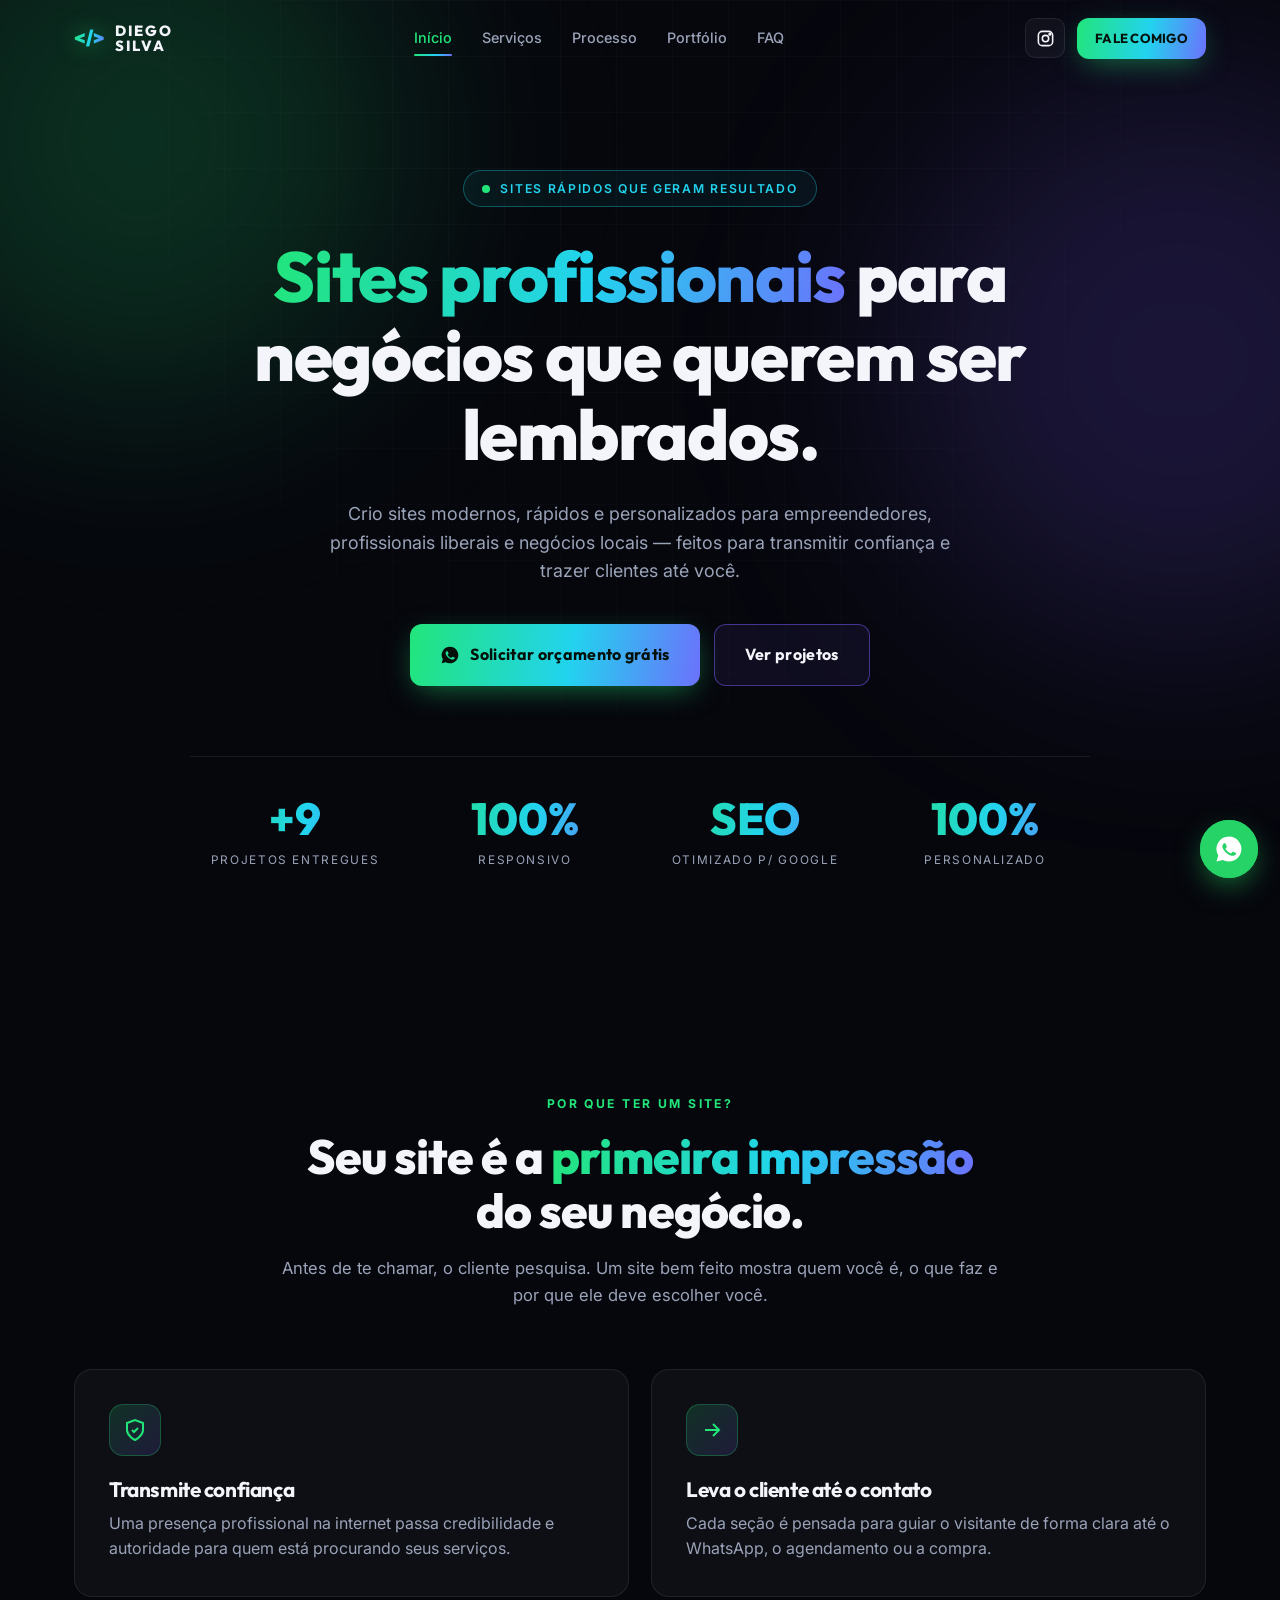
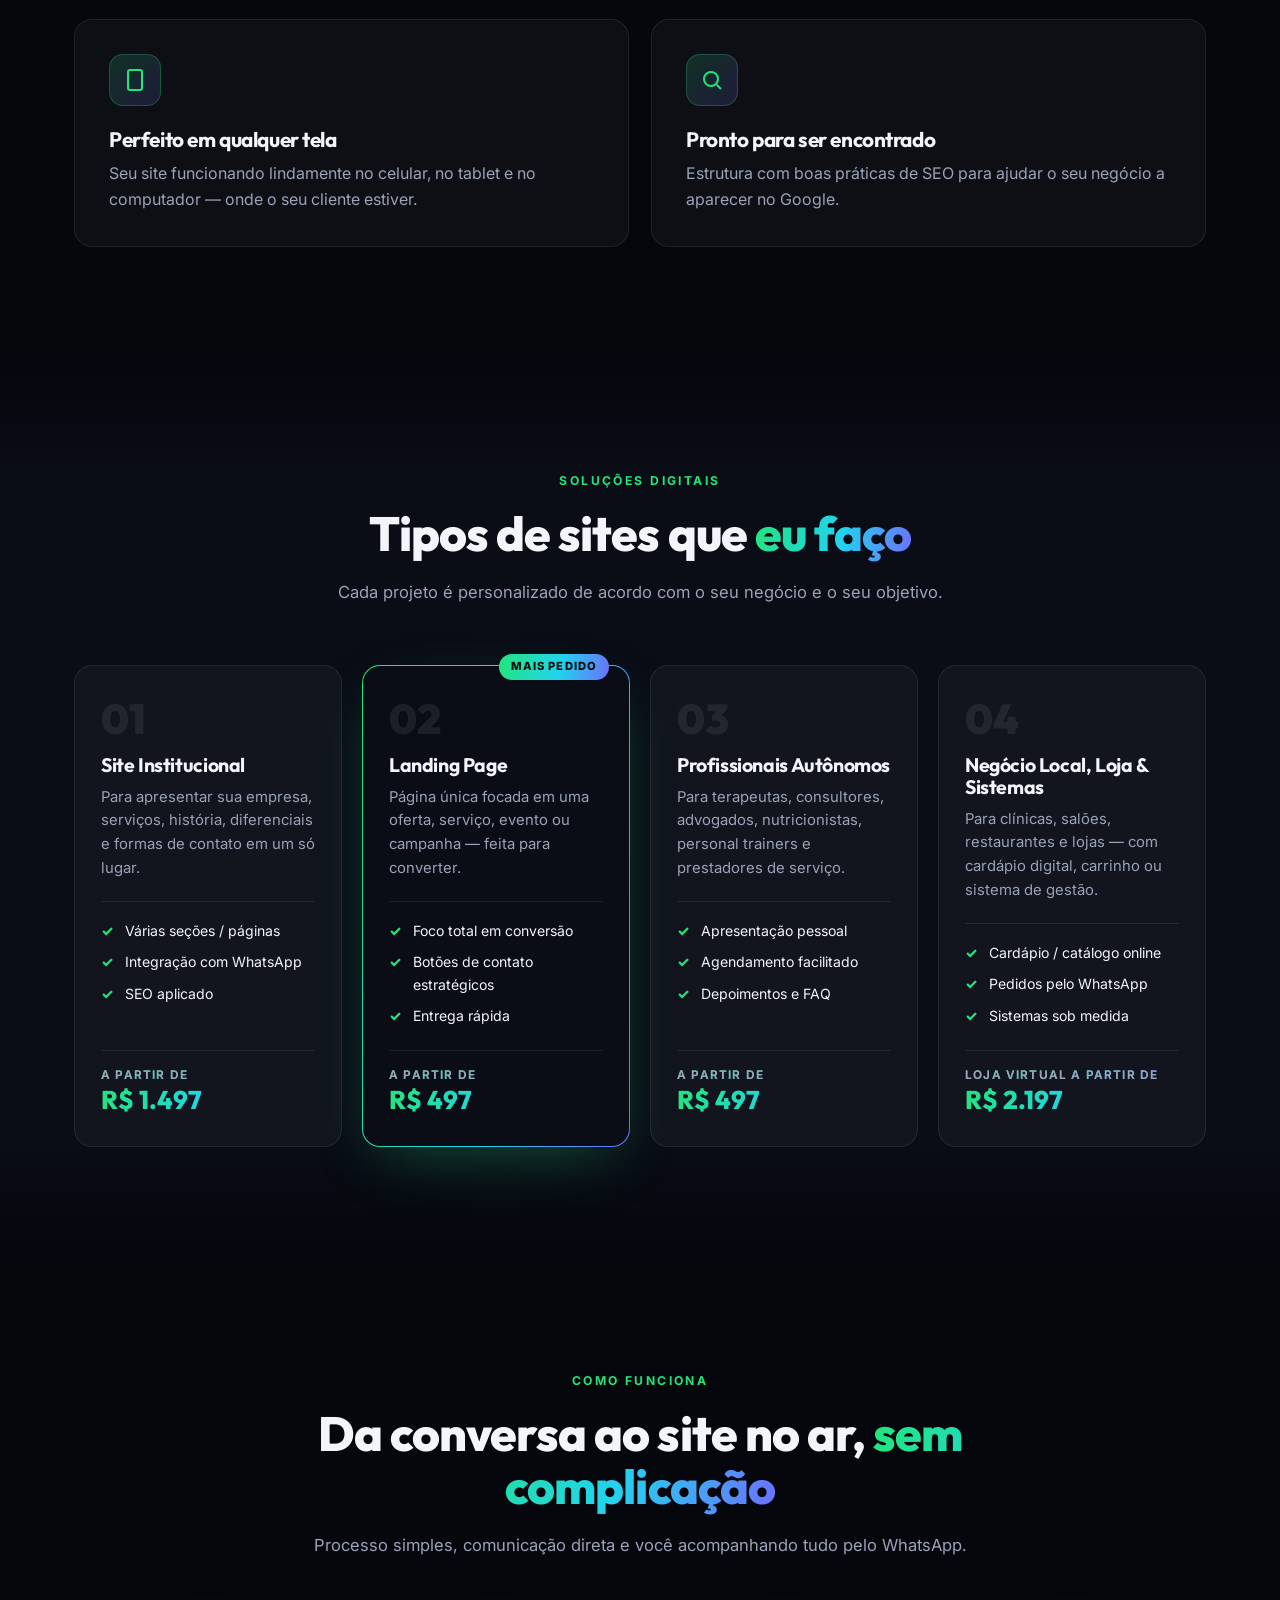
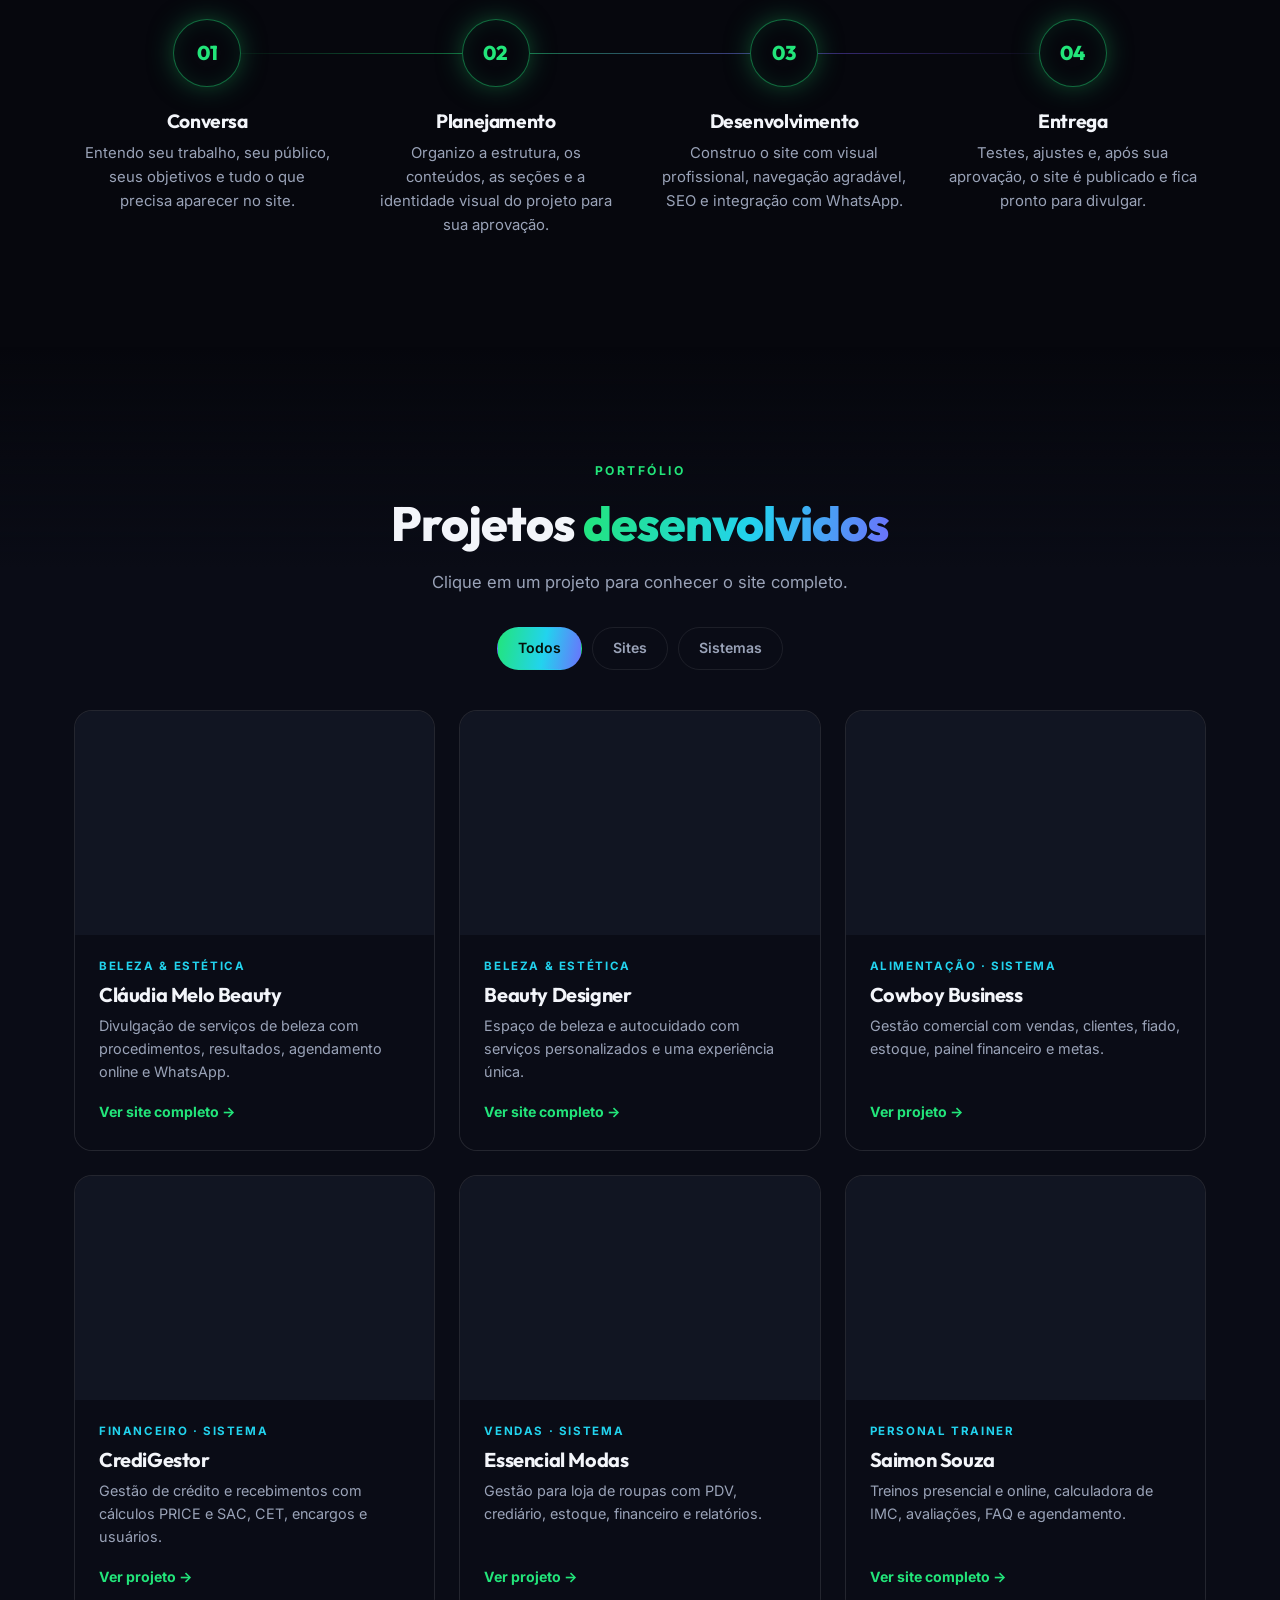
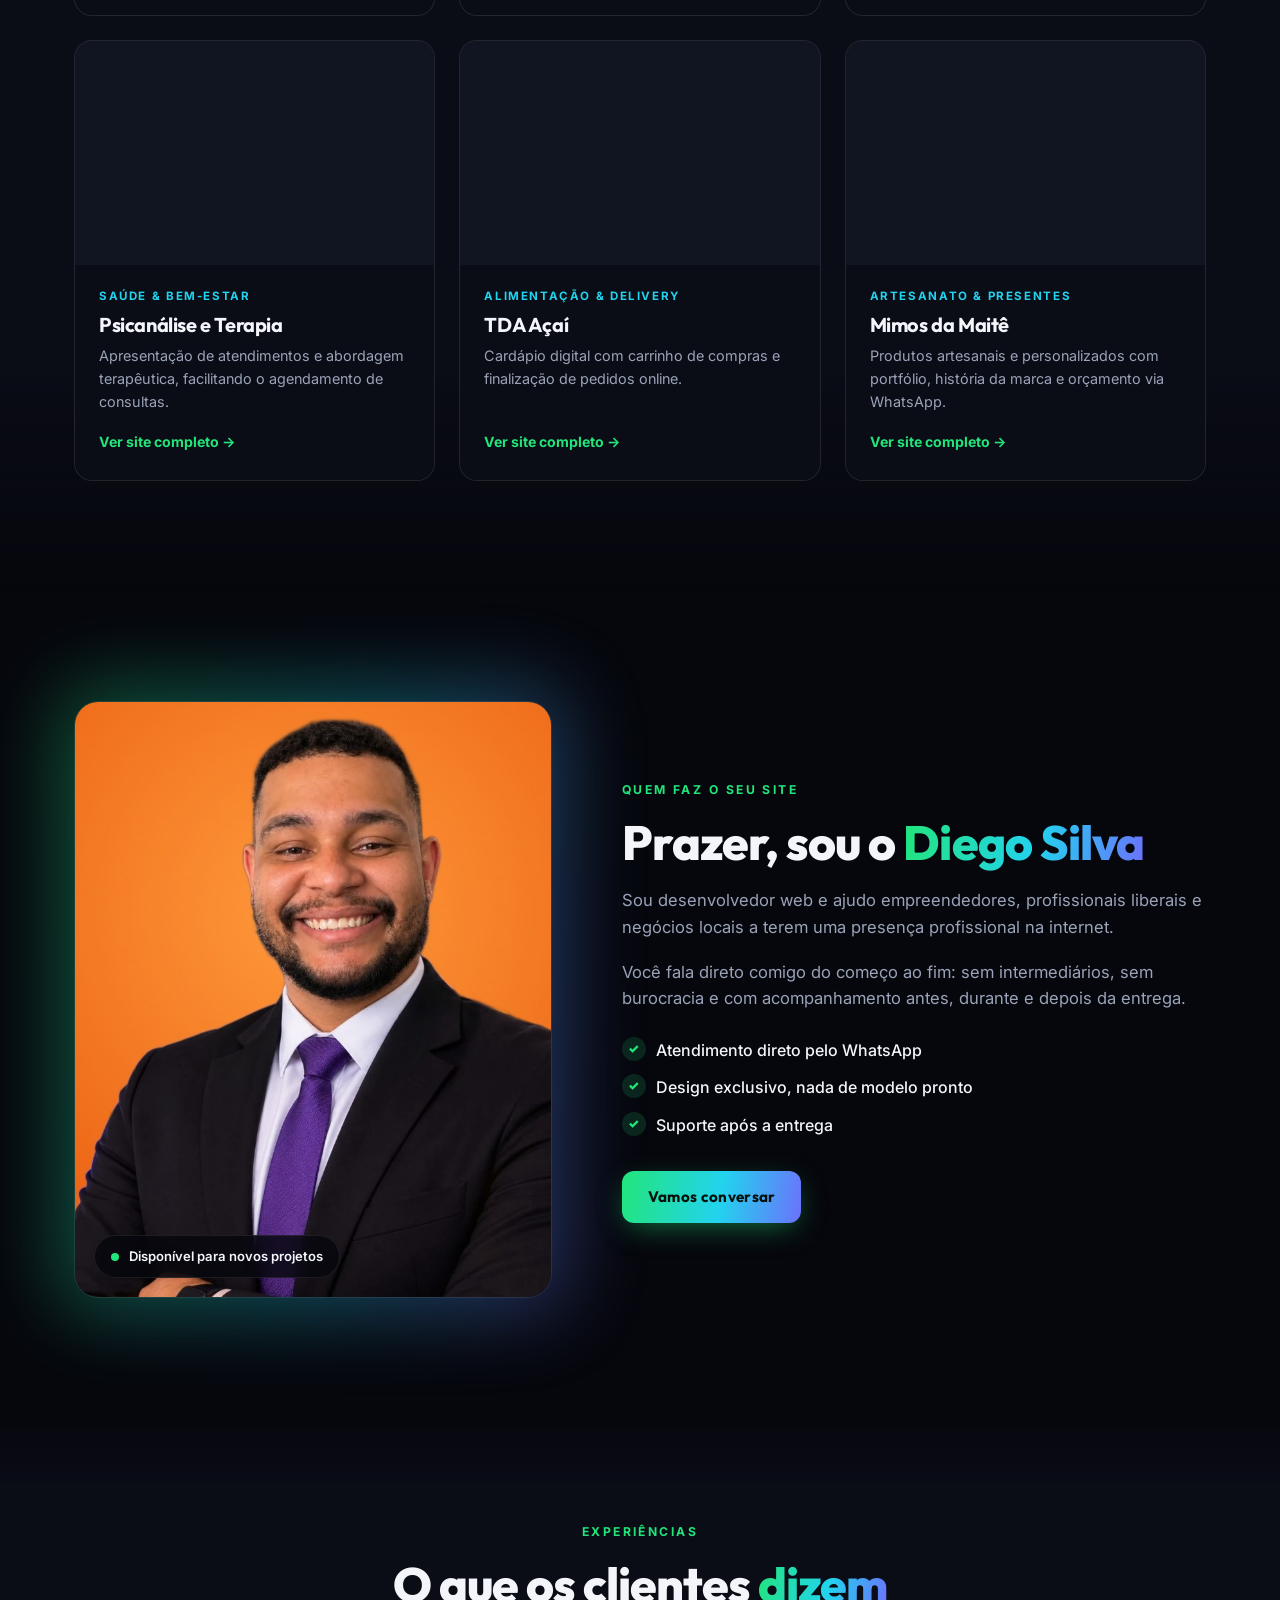
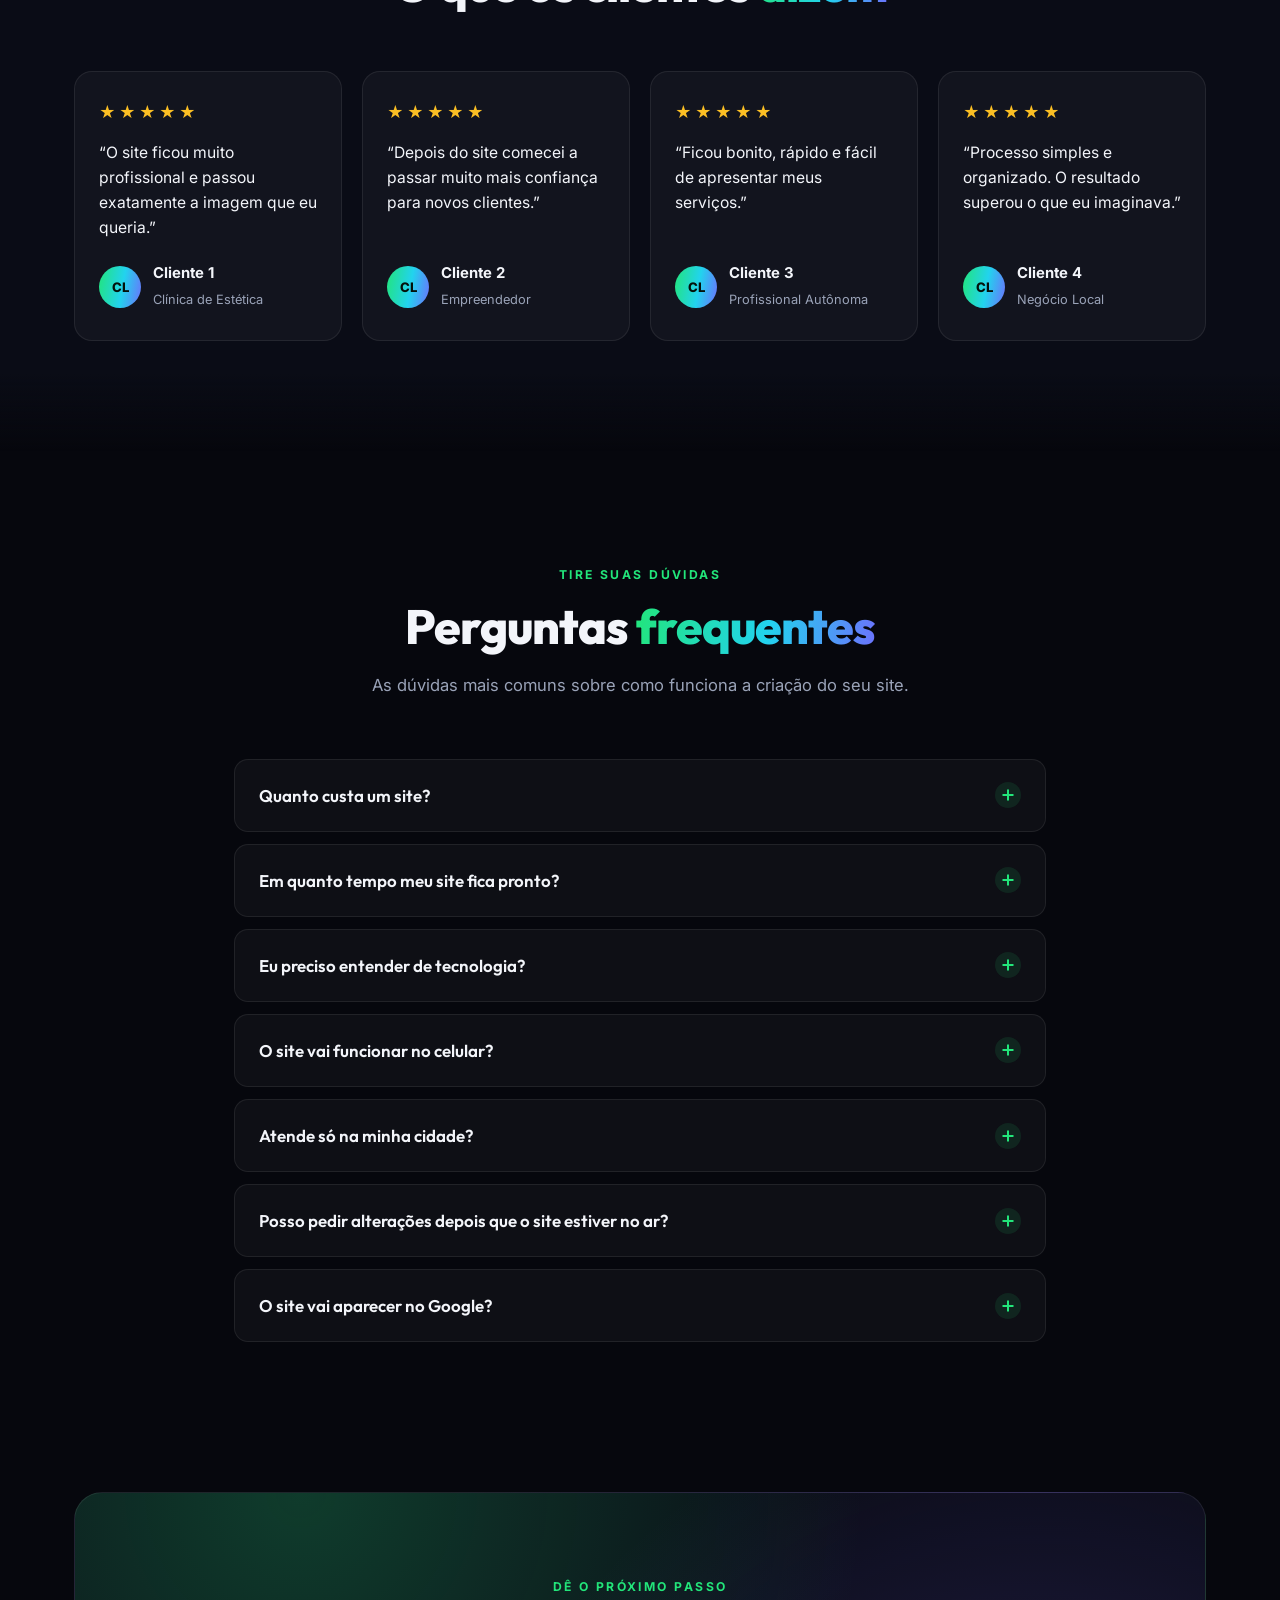
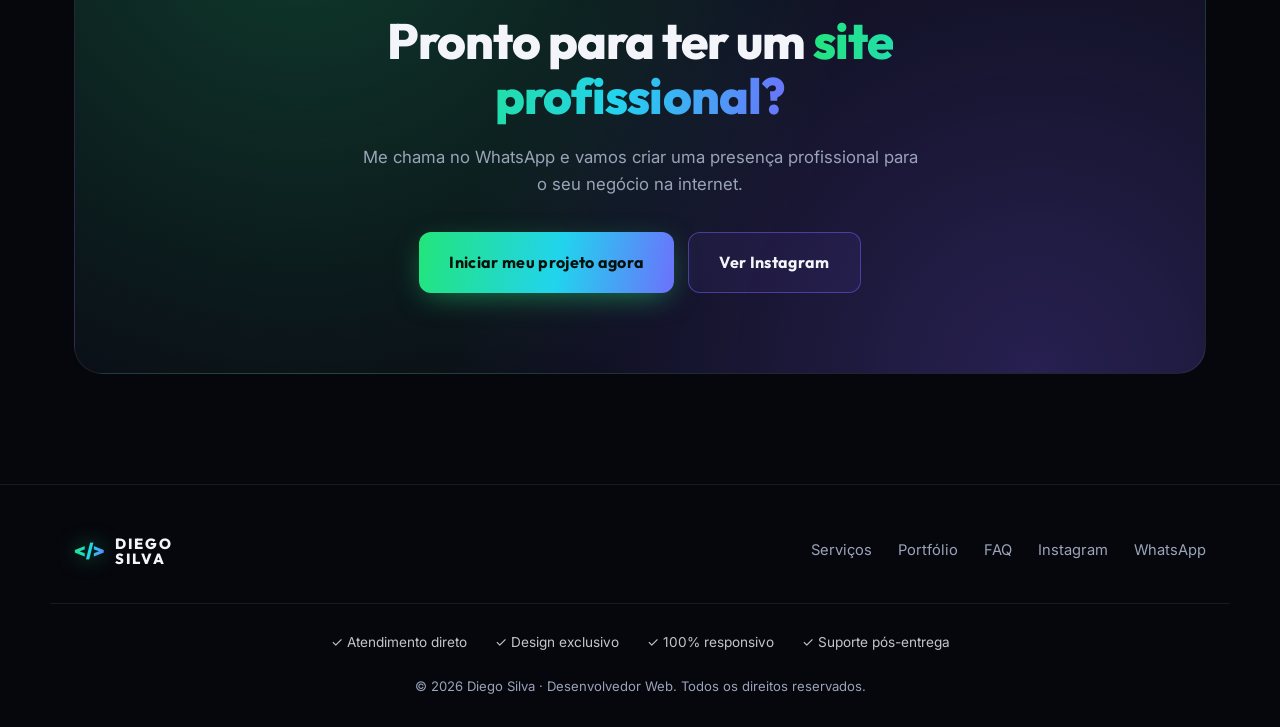
==== index.html @ 4eeb490b "Add files via upload" ====
<!DOCTYPE html>
<html lang="pt-BR">
<head>
  <meta charset="UTF-8">
  <meta name="viewport" content="width=device-width, initial-scale=1.0">
  <title>Diego Silva | Criação de Sites Profissionais</title>
  <meta name="description" content="Criação de sites profissionais, modernos e rápidos para empreendedores, profissionais liberais e negócios locais. Fale com Diego Silva pelo WhatsApp.">
  <link rel="preconnect" href="https://fonts.googleapis.com">
  <link rel="preconnect" href="https://fonts.gstatic.com" crossorigin>
  <link href="https://fonts.googleapis.com/css2?family=Outfit:wght@400;500;600;700;800;900&family=Inter:wght@400;500;600&display=swap" rel="stylesheet">
  <link rel="stylesheet" href="style.css">
</head>
<body>

  <!-- ================= HEADER ================= -->
  <header class="header" id="header">
    <div class="container header__inner">
      <a href="#inicio" class="logo">
        <span class="logo__icon">&lt;/&gt;</span>
        <span class="logo__text">DIEGO<br>SILVA</span>
      </a>

      <nav class="nav" id="nav">
        <a href="#inicio" class="nav__link active">Início</a>
        <a href="#servicos" class="nav__link">Serviços</a>
        <a href="#processo" class="nav__link">Processo</a>
        <a href="#portfolio" class="nav__link">Portfólio</a>
        <a href="#faq" class="nav__link">FAQ</a>
        <a href="https://wa.me/5519994194916?text=Ol%C3%A1%20Diego!%20Quero%20um%20site%20profissional." target="_blank" rel="noopener" class="btn btn--grad nav__cta-mobile">Fale comigo</a>
      </nav>

      <div class="header__actions">
        <a href="https://www.instagram.com/diegoessilva/" target="_blank" rel="noopener" class="icon-btn" aria-label="Instagram">
          <svg viewBox="0 0 24 24" fill="none" stroke="currentColor" stroke-width="2"><rect x="3" y="3" width="18" height="18" rx="5"/><circle cx="12" cy="12" r="4"/><circle cx="17.5" cy="6.5" r="1" fill="currentColor"/></svg>
        </a>
        <a href="https://wa.me/5519994194916?text=Ol%C3%A1%20Diego!%20Quero%20um%20site%20profissional." target="_blank" rel="noopener" class="btn btn--grad btn--sm header__cta">Fale comigo</a>
        <button class="menu-toggle" id="menuToggle" aria-label="Abrir menu"><span></span><span></span><span></span></button>
      </div>
    </div>
  </header>

  <main>
    <!-- ================= HERO ================= -->
    <section class="hero" id="inicio">
      <div class="hero__glow hero__glow--1"></div>
      <div class="hero__glow hero__glow--2"></div>
      <div class="container hero__inner">
        <span class="pill reveal"><span class="pill__dot"></span> Sites rápidos que geram resultado</span>
        <h1 class="hero__title reveal">
          <span class="grad-text">Sites profissionais</span> para negócios que querem ser lembrados.
        </h1>
        <p class="hero__sub reveal">
          Crio sites modernos, rápidos e personalizados para empreendedores, profissionais liberais e negócios locais — feitos para transmitir confiança e trazer clientes até você.
        </p>
        <div class="hero__btns reveal">
          <a href="https://wa.me/5519994194916?text=Ol%C3%A1%20Diego!%20Quero%20um%20or%C3%A7amento%20de%20site." target="_blank" rel="noopener" class="btn btn--grad btn--lg">
            <svg viewBox="0 0 24 24" fill="currentColor"><path d="M12 2a10 10 0 0 0-8.6 15.1L2 22l5-1.3A10 10 0 1 0 12 2Zm5.3 14.1c-.2.6-1.3 1.2-1.8 1.3-.5 0-1 .3-3.2-.7-2.7-1.1-4.4-3.9-4.5-4.1-.1-.2-1.1-1.4-1.1-2.7 0-1.3.7-1.9.9-2.2.2-.3.5-.3.7-.3h.5c.2 0 .4 0 .6.5l.8 2c.1.2.1.3 0 .5l-.4.6-.4.4c-.1.1-.3.3-.1.6.2.3.8 1.3 1.6 2 1.1 1 2 1.3 2.3 1.4.3.1.5.1.6-.1l.9-1c.2-.3.4-.2.6-.1l1.9.9c.3.1.5.2.5.3.1.2.1.7-.2 1.2Z"/></svg>
            Solicitar orçamento grátis
          </a>
          <a href="#portfolio" class="btn btn--ghost btn--lg">Ver projetos</a>
        </div>

        <div class="stats reveal">
          <div class="stat"><strong class="grad-text" data-count="9" data-prefix="+">+9</strong><span>Projetos entregues</span></div>
          <div class="stat"><strong class="grad-text" data-count="100" data-suffix="%">100%</strong><span>Responsivo</span></div>
          <div class="stat"><strong class="grad-text">SEO</strong><span>Otimizado p/ Google</span></div>
          <div class="stat"><strong class="grad-text" data-count="100" data-suffix="%">100%</strong><span>Personalizado</span></div>
        </div>
      </div>
    </section>

    <!-- ================= POR QUE ================= -->
    <section class="section" id="beneficios">
      <div class="container">
        <div class="section__head reveal">
          <span class="tag">Por que ter um site?</span>
          <h2 class="section__title">Seu site é a <span class="grad-text">primeira impressão</span> do seu negócio.</h2>
          <p class="section__sub">Antes de te chamar, o cliente pesquisa. Um site bem feito mostra quem você é, o que faz e por que ele deve escolher você.</p>
        </div>

        <div class="why-grid">
          <article class="card reveal">
            <div class="card__icon"><svg viewBox="0 0 24 24" fill="none" stroke="currentColor" stroke-width="2"><path d="M12 22s8-4 8-10V5l-8-3-8 3v7c0 6 8 10 8 10Z"/><path d="m9 12 2 2 4-4"/></svg></div>
            <h3>Transmite confiança</h3>
            <p>Uma presença profissional na internet passa credibilidade e autoridade para quem está procurando seus serviços.</p>
          </article>
          <article class="card reveal">
            <div class="card__icon"><svg viewBox="0 0 24 24" fill="none" stroke="currentColor" stroke-width="2"><path d="M5 12h14"/><path d="m13 6 6 6-6 6"/></svg></div>
            <h3>Leva o cliente até o contato</h3>
            <p>Cada seção é pensada para guiar o visitante de forma clara até o WhatsApp, o agendamento ou a compra.</p>
          </article>
          <article class="card reveal">
            <div class="card__icon"><svg viewBox="0 0 24 24" fill="none" stroke="currentColor" stroke-width="2"><rect x="5" y="2" width="14" height="20" rx="2"/><path d="M12 18h.01"/></svg></div>
            <h3>Perfeito em qualquer tela</h3>
            <p>Seu site funcionando lindamente no celular, no tablet e no computador — onde o seu cliente estiver.</p>
          </article>
          <article class="card reveal">
            <div class="card__icon"><svg viewBox="0 0 24 24" fill="none" stroke="currentColor" stroke-width="2"><circle cx="11" cy="11" r="7"/><path d="m21 21-4.3-4.3"/></svg></div>
            <h3>Pronto para ser encontrado</h3>
            <p>Estrutura com boas práticas de SEO para ajudar o seu negócio a aparecer no Google.</p>
          </article>
        </div>
      </div>
    </section>

    <!-- ================= SERVIÇOS ================= -->
    <section class="section section--alt" id="servicos">
      <div class="container">
        <div class="section__head reveal">
          <span class="tag">Soluções digitais</span>
          <h2 class="section__title">Tipos de sites que <span class="grad-text">eu faço</span></h2>
          <p class="section__sub">Cada projeto é personalizado de acordo com o seu negócio e o seu objetivo.</p>
        </div>

        <div class="services">
          <article class="service reveal">
            <span class="service__num">01</span>
            <h3>Site Institucional</h3>
            <p>Para apresentar sua empresa, serviços, história, diferenciais e formas de contato em um só lugar.</p>
            <ul>
              <li>Várias seções / páginas</li>
              <li>Integração com WhatsApp</li>
              <li>SEO aplicado</li>
            </ul>
            <p class="service__price"><small>a partir de</small> R$ 1.497</p>
          </article>
          <article class="service service--featured reveal">
            <span class="service__badge">Mais pedido</span>
            <span class="service__num">02</span>
            <h3>Landing Page</h3>
            <p>Página única focada em uma oferta, serviço, evento ou campanha — feita para converter.</p>
            <ul>
              <li>Foco total em conversão</li>
              <li>Botões de contato estratégicos</li>
              <li>Entrega rápida</li>
            </ul>
            <p class="service__price"><small>a partir de</small> R$ 497</p>
          </article>
          <article class="service reveal">
            <span class="service__num">03</span>
            <h3>Profissionais Autônomos</h3>
            <p>Para terapeutas, consultores, advogados, nutricionistas, personal trainers e prestadores de serviço.</p>
            <ul>
              <li>Apresentação pessoal</li>
              <li>Agendamento facilitado</li>
              <li>Depoimentos e FAQ</li>
            </ul>
            <p class="service__price"><small>a partir de</small> R$ 497</p>
          </article>
          <article class="service reveal">
            <span class="service__num">04</span>
            <h3>Negócio Local, Loja & Sistemas</h3>
            <p>Para clínicas, salões, restaurantes e lojas — com cardápio digital, carrinho ou sistema de gestão.</p>
            <ul>
              <li>Cardápio / catálogo online</li>
              <li>Pedidos pelo WhatsApp</li>
              <li>Sistemas sob medida</li>
            </ul>
            <p class="service__price"><small>loja virtual a partir de</small> R$ 2.197</p>
          </article>
        </div>
      </div>
    </section>

    <!-- ================= PROCESSO ================= -->
    <section class="section" id="processo">
      <div class="container">
        <div class="section__head reveal">
          <span class="tag">Como funciona</span>
          <h2 class="section__title">Da conversa ao site no ar, <span class="grad-text">sem complicação</span></h2>
          <p class="section__sub">Processo simples, comunicação direta e você acompanhando tudo pelo WhatsApp.</p>
        </div>

        <div class="steps">
          <div class="step reveal">
            <span class="step__num">01</span>
            <h3>Conversa</h3>
            <p>Entendo seu trabalho, seu público, seus objetivos e tudo o que precisa aparecer no site.</p>
          </div>
          <div class="step reveal">
            <span class="step__num">02</span>
            <h3>Planejamento</h3>
            <p>Organizo a estrutura, os conteúdos, as seções e a identidade visual do projeto para sua aprovação.</p>
          </div>
          <div class="step reveal">
            <span class="step__num">03</span>
            <h3>Desenvolvimento</h3>
            <p>Construo o site com visual profissional, navegação agradável, SEO e integração com WhatsApp.</p>
          </div>
          <div class="step reveal">
            <span class="step__num">04</span>
            <h3>Entrega</h3>
            <p>Testes, ajustes e, após sua aprovação, o site é publicado e fica pronto para divulgar.</p>
          </div>
        </div>
      </div>
    </section>

    <!-- ================= PORTFÓLIO ================= -->
    <section class="section section--alt" id="portfolio">
      <div class="container">
        <div class="section__head reveal">
          <span class="tag">Portfólio</span>
          <h2 class="section__title">Projetos <span class="grad-text">desenvolvidos</span></h2>
          <p class="section__sub">Clique em um projeto para conhecer o site completo.</p>
        </div>

        <div class="filters reveal" id="filters">
          <button class="filter active" data-filter="all">Todos</button>
          <button class="filter" data-filter="site">Sites</button>
          <button class="filter" data-filter="sistema">Sistemas</button>
        </div>

        <div class="projects" id="projects">
          <a class="project reveal" data-type="site" href="https://didinha123.github.io/claudia-melo-oficial/" target="_blank" rel="noopener">
            <div class="project__img" style="background-image:url('https://lh3.googleusercontent.com/d/1OZzOiUCWLeU5lq05ws8h8_7B-MO8mOhM')"></div>
            <div class="project__body">
              <span class="project__cat">Beleza &amp; Estética</span>
              <h3>Cláudia Melo Beauty</h3>
              <p>Divulgação de serviços de beleza com procedimentos, resultados, agendamento online e WhatsApp.</p>
              <span class="project__link">Ver site completo →</span>
            </div>
          </a>
          <a class="project reveal" data-type="site" href="https://beauty-designer-ten.vercel.app/" target="_blank" rel="noopener">
            <div class="project__img" style="background-image:url('https://lh3.googleusercontent.com/d/1L8L0hhSXAwsDclQtIKRBd_HdiFX2feTw')"></div>
            <div class="project__body">
              <span class="project__cat">Beleza &amp; Estética</span>
              <h3>Beauty Designer</h3>
              <p>Espaço de beleza e autocuidado com serviços personalizados e uma experiência única.</p>
              <span class="project__link">Ver site completo →</span>
            </div>
          </a>
          <a class="project reveal" data-type="sistema" href="https://didinha123.github.io/site-portifolio/#portfolio" target="_blank" rel="noopener">
            <div class="project__img" style="background-image:url('https://lh3.googleusercontent.com/d/1yB1Zf5uxAMc3XEFMlPYJ54ZlWlDO1w3t')"></div>
            <div class="project__body">
              <span class="project__cat">Alimentação · Sistema</span>
              <h3>Cowboy Business</h3>
              <p>Gestão comercial com vendas, clientes, fiado, estoque, painel financeiro e metas.</p>
              <span class="project__link">Ver projeto →</span>
            </div>
          </a>
          <a class="project reveal" data-type="sistema" href="https://didinha123.github.io/site-portifolio/#portfolio" target="_blank" rel="noopener">
            <div class="project__img" style="background-image:url('https://lh3.googleusercontent.com/d/1yXZabTy27RJWuvKhRsLAnp4uaXJqZlcR')"></div>
            <div class="project__body">
              <span class="project__cat">Financeiro · Sistema</span>
              <h3>CrediGestor</h3>
              <p>Gestão de crédito e recebimentos com cálculos PRICE e SAC, CET, encargos e usuários.</p>
              <span class="project__link">Ver projeto →</span>
            </div>
          </a>
          <a class="project reveal" data-type="sistema" href="https://didinha123.github.io/site-portifolio/#portfolio" target="_blank" rel="noopener">
            <div class="project__img" style="background-image:url('https://lh3.googleusercontent.com/d/1R4rEKiL77-bwgzLqQMYDwW64aWfh7Ey6')"></div>
            <div class="project__body">
              <span class="project__cat">Vendas · Sistema</span>
              <h3>Essencial Modas</h3>
              <p>Gestão para loja de roupas com PDV, crediário, estoque, financeiro e relatórios.</p>
              <span class="project__link">Ver projeto →</span>
            </div>
          </a>
          <a class="project reveal" data-type="site" href="https://simon-personal.vercel.app/" target="_blank" rel="noopener">
            <div class="project__img" style="background-image:url('https://lh3.googleusercontent.com/d/1sBLJhDkAg0WL53K0GKL1PlXTt8k9N4NP')"></div>
            <div class="project__body">
              <span class="project__cat">Personal Trainer</span>
              <h3>Saimon Souza</h3>
              <p>Treinos presencial e online, calculadora de IMC, avaliações, FAQ e agendamento.</p>
              <span class="project__link">Ver site completo →</span>
            </div>
          </a>
          <a class="project reveal" data-type="site" href="https://didinha123.github.io/psicanalise/" target="_blank" rel="noopener">
            <div class="project__img" style="background-image:url('https://lh3.googleusercontent.com/d/1xeN5IzPiNaVuDTXWxatv04nMb4dX3qWs')"></div>
            <div class="project__body">
              <span class="project__cat">Saúde &amp; Bem-estar</span>
              <h3>Psicanálise e Terapia</h3>
              <p>Apresentação de atendimentos e abordagem terapêutica, facilitando o agendamento de consultas.</p>
              <span class="project__link">Ver site completo →</span>
            </div>
          </a>
          <a class="project reveal" data-type="site" href="https://didinha123.github.io/cv-sign/" target="_blank" rel="noopener">
            <div class="project__img" style="background-image:url('https://lh3.googleusercontent.com/d/1Npy4FAH5VOvPt2fqF8Hu_dV2JX6EVrS0')"></div>
            <div class="project__body">
              <span class="project__cat">Alimentação &amp; Delivery</span>
              <h3>TDA Açaí</h3>
              <p>Cardápio digital com carrinho de compras e finalização de pedidos online.</p>
              <span class="project__link">Ver site completo →</span>
            </div>
          </a>
          <a class="project reveal" data-type="site" href="https://mimos-maite.vercel.app/" target="_blank" rel="noopener">
            <div class="project__img" style="background-image:url('https://lh3.googleusercontent.com/d/1rpv7OKme63dj3IuLuH_JS8WkY7IjKrTO')"></div>
            <div class="project__body">
              <span class="project__cat">Artesanato &amp; Presentes</span>
              <h3>Mimos da Maitê</h3>
              <p>Produtos artesanais e personalizados com portfólio, história da marca e orçamento via WhatsApp.</p>
              <span class="project__link">Ver site completo →</span>
            </div>
          </a>
        </div>
      </div>
    </section>

    <!-- ================= SOBRE ================= -->
    <section class="section" id="sobre">
      <div class="container about">
        <div class="about__photo reveal">
          <img src="foto.jpg" alt="Diego Silva, desenvolvedor de sites" loading="lazy">
          <span class="about__badge"><span class="pill__dot"></span> Disponível para novos projetos</span>
        </div>
        <div class="about__text reveal">
          <span class="tag">Quem faz o seu site</span>
          <h2 class="section__title">Prazer, sou o <span class="grad-text">Diego Silva</span></h2>
          <p>Sou desenvolvedor web e ajudo empreendedores, profissionais liberais e negócios locais a terem uma presença profissional na internet.</p>
          <p>Você fala direto comigo do começo ao fim: sem intermediários, sem burocracia e com acompanhamento antes, durante e depois da entrega.</p>
          <ul class="checks">
            <li>Atendimento direto pelo WhatsApp</li>
            <li>Design exclusivo, nada de modelo pronto</li>
            <li>Suporte após a entrega</li>
          </ul>
          <a href="https://wa.me/5519994194916?text=Ol%C3%A1%20Diego!%20Quero%20conversar%20sobre%20um%20site." target="_blank" rel="noopener" class="btn btn--grad">Vamos conversar</a>
        </div>
      </div>
    </section>

    <!-- ================= DEPOIMENTOS ================= -->
    <section class="section section--alt" id="depoimentos">
      <div class="container">
        <div class="section__head reveal">
          <span class="tag">Experiências</span>
          <h2 class="section__title">O que os clientes <span class="grad-text">dizem</span></h2>
        </div>
        <div class="testimonials">
          <figure class="testi reveal">
            <div class="testi__stars">★★★★★</div>
            <blockquote>“O site ficou muito profissional e passou exatamente a imagem que eu queria.”</blockquote>
            <figcaption><span class="testi__avatar">CL</span><div><strong>Cliente 1</strong><small>Clínica de Estética</small></div></figcaption>
          </figure>
          <figure class="testi reveal">
            <div class="testi__stars">★★★★★</div>
            <blockquote>“Depois do site comecei a passar muito mais confiança para novos clientes.”</blockquote>
            <figcaption><span class="testi__avatar">CL</span><div><strong>Cliente 2</strong><small>Empreendedor</small></div></figcaption>
          </figure>
          <figure class="testi reveal">
            <div class="testi__stars">★★★★★</div>
            <blockquote>“Ficou bonito, rápido e fácil de apresentar meus serviços.”</blockquote>
            <figcaption><span class="testi__avatar">CL</span><div><strong>Cliente 3</strong><small>Profissional Autônoma</small></div></figcaption>
          </figure>
          <figure class="testi reveal">
            <div class="testi__stars">★★★★★</div>
            <blockquote>“Processo simples e organizado. O resultado superou o que eu imaginava.”</blockquote>
            <figcaption><span class="testi__avatar">CL</span><div><strong>Cliente 4</strong><small>Negócio Local</small></div></figcaption>
          </figure>
        </div>
      </div>
    </section>

    <!-- ================= FAQ ================= -->
    <section class="section" id="faq">
      <div class="container faq-wrap">
        <div class="section__head reveal">
          <span class="tag">Tire suas dúvidas</span>
          <h2 class="section__title">Perguntas <span class="grad-text">frequentes</span></h2>
          <p class="section__sub">As dúvidas mais comuns sobre como funciona a criação do seu site.</p>
        </div>

        <div class="faq" id="faqList">
          <div class="faq__item reveal">
            <button class="faq__q">Quanto custa um site?<span class="faq__plus"></span></button>
            <div class="faq__a"><p>Uma <strong>landing page</strong> sai a partir de <strong>R$ 497</strong>, um <strong>site institucional</strong> a partir de <strong>R$ 1.497</strong> e uma <strong>loja virtual</strong> a partir de <strong>R$ 2.197</strong>. Sistemas sob medida são orçados à parte. Me chama no WhatsApp, me conta sobre o seu negócio e eu te passo um orçamento sem compromisso.</p></div>
          </div>
          <div class="faq__item reveal">
            <button class="faq__q">Em quanto tempo meu site fica pronto?<span class="faq__plus"></span></button>
            <div class="faq__a"><p>O prazo é combinado logo no início, de acordo com o tamanho do projeto. Landing pages costumam ficar prontas mais rápido; sites com várias seções ou sistemas levam um pouco mais.</p></div>
          </div>
          <div class="faq__item reveal">
            <button class="faq__q">Eu preciso entender de tecnologia?<span class="faq__plus"></span></button>
            <div class="faq__a"><p>Não. Eu cuido de toda a parte técnica — você só me passa as informações do seu negócio, fotos e o que gostaria que aparecesse. Te explico tudo de forma simples.</p></div>
          </div>
          <div class="faq__item reveal">
            <button class="faq__q">O site vai funcionar no celular?<span class="faq__plus"></span></button>
            <div class="faq__a"><p>Sim! Todos os sites são 100% responsivos e funcionam perfeitamente em celulares, tablets e computadores.</p></div>
          </div>
          <div class="faq__item reveal">
            <button class="faq__q">Atende só na minha cidade?<span class="faq__plus"></span></button>
            <div class="faq__a"><p>Não. Todo o processo pode ser feito online, pelo WhatsApp, então atendo clientes de qualquer lugar do Brasil.</p></div>
          </div>
          <div class="faq__item reveal">
            <button class="faq__q">Posso pedir alterações depois que o site estiver no ar?<span class="faq__plus"></span></button>
            <div class="faq__a"><p>Pode sim. Ofereço suporte depois da entrega para ajustes e atualizações — é só me chamar.</p></div>
          </div>
          <div class="faq__item reveal">
            <button class="faq__q">O site vai aparecer no Google?<span class="faq__plus"></span></button>
            <div class="faq__a"><p>O site é desenvolvido com boas práticas de SEO (títulos, descrições, velocidade e estrutura), criando uma base sólida para o seu negócio ser encontrado nas buscas.</p></div>
          </div>
        </div>
      </div>
    </section>

    <!-- ================= CTA ================= -->
    <section class="cta" id="contato">
      <div class="container">
        <div class="cta__box reveal">
          <span class="tag">Dê o próximo passo</span>
          <h2>Pronto para ter um <span class="grad-text">site profissional?</span></h2>
          <p>Me chama no WhatsApp e vamos criar uma presença profissional para o seu negócio na internet.</p>
          <div class="hero__btns">
            <a href="https://wa.me/5519994194916?text=Ol%C3%A1%20Diego!%20Quero%20iniciar%20meu%20projeto." target="_blank" rel="noopener" class="btn btn--grad btn--lg">Iniciar meu projeto agora</a>
            <a href="https://www.instagram.com/diegoessilva/" target="_blank" rel="noopener" class="btn btn--ghost btn--lg">Ver Instagram</a>
          </div>
        </div>
      </div>
    </section>
  </main>

  <!-- ================= FOOTER ================= -->
  <footer class="footer">
    <div class="container footer__inner">
      <a href="#inicio" class="logo">
        <span class="logo__icon">&lt;/&gt;</span>
        <span class="logo__text">DIEGO<br>SILVA</span>
      </a>
      <div class="footer__links">
        <a href="#servicos">Serviços</a>
        <a href="#portfolio">Portfólio</a>
        <a href="#faq">FAQ</a>
        <a href="https://www.instagram.com/diegoessilva/" target="_blank" rel="noopener">Instagram</a>
        <a href="https://wa.me/5519994194916" target="_blank" rel="noopener">WhatsApp</a>
      </div>
    </div>
    <div class="container footer__trust">
      <span>✓ Atendimento direto</span>
      <span>✓ Design exclusivo</span>
      <span>✓ 100% responsivo</span>
      <span>✓ Suporte pós-entrega</span>
    </div>
    <p class="footer__copy">© <span id="year">2026</span> Diego Silva · Desenvolvedor Web. Todos os direitos reservados.</p>
  </footer>

  <!-- WhatsApp flutuante -->
  <a href="https://wa.me/5519994194916?text=Ol%C3%A1%20Diego!%20Vim%20pelo%20site." target="_blank" rel="noopener" class="wa-float" aria-label="Falar no WhatsApp">
    <svg viewBox="0 0 24 24" fill="currentColor"><path d="M12 2a10 10 0 0 0-8.6 15.1L2 22l5-1.3A10 10 0 1 0 12 2Zm5.3 14.1c-.2.6-1.3 1.2-1.8 1.3-.5 0-1 .3-3.2-.7-2.7-1.1-4.4-3.9-4.5-4.1-.1-.2-1.1-1.4-1.1-2.7 0-1.3.7-1.9.9-2.2.2-.3.5-.3.7-.3h.5c.2 0 .4 0 .6.5l.8 2c.1.2.1.3 0 .5l-.4.6-.4.4c-.1.1-.3.3-.1.6.2.3.8 1.3 1.6 2 1.1 1 2 1.3 2.3 1.4.3.1.5.1.6-.1l.9-1c.2-.3.4-.2.6-.1l1.9.9c.3.1.5.2.5.3.1.2.1.7-.2 1.2Z"/></svg>
  </a>

  <script src="script.js"></script>
</body>
</html>
---- style.css ----
/* ============ VARIÁVEIS ============ */
:root {
  --bg: #06070d;
  --bg-alt: #0a0c16;
  --card: rgba(255, 255, 255, 0.035);
  --card-hover: rgba(255, 255, 255, 0.06);
  --border: rgba(255, 255, 255, 0.08);
  --text: #f3f5fa;
  --muted: #9aa3b8;
  --c1: #22e57a;   /* verde (sua marca) */
  --c2: #22d3ee;   /* ciano */
  --c3: #7c5cff;   /* roxo de apoio */
  --grad: linear-gradient(100deg, var(--c1) 0%, var(--c2) 55%, var(--c3) 110%);
  --radius: 18px;
  --container: 1180px;
}

* { margin: 0; padding: 0; box-sizing: border-box; }
html { scroll-behavior: smooth; scroll-padding-top: 80px; }
body {
  font-family: 'Inter', system-ui, sans-serif;
  background: var(--bg);
  color: var(--text);
  line-height: 1.6;
  overflow-x: hidden;
  -webkit-font-smoothing: antialiased;
}
/* grade de fundo */
body::before {
  content: "";
  position: fixed; inset: 0;
  background-image:
    linear-gradient(rgba(255,255,255,.025) 1px, transparent 1px),
    linear-gradient(90deg, rgba(255,255,255,.025) 1px, transparent 1px);
  background-size: 56px 56px;
  mask-image: radial-gradient(ellipse at top, #000 30%, transparent 75%);
  pointer-events: none;
  z-index: -1;
}
img { max-width: 100%; display: block; }
a { color: inherit; text-decoration: none; }
button { font: inherit; cursor: pointer; border: 0; background: none; color: inherit; }
h1, h2, h3 { font-family: 'Outfit', sans-serif; line-height: 1.12; letter-spacing: -0.02em; }

.container { width: 100%; max-width: var(--container); margin: 0 auto; padding: 0 24px; }
.grad-text {
  background: var(--grad);
  -webkit-background-clip: text; background-clip: text;
  color: transparent;
}

/* ============ BOTÕES ============ */
.btn {
  display: inline-flex; align-items: center; justify-content: center; gap: 10px;
  padding: 14px 26px;
  border-radius: 12px;
  font-family: 'Outfit', sans-serif; font-weight: 700; font-size: .95rem;
  letter-spacing: .02em;
  transition: transform .25s, box-shadow .25s, background .25s, border-color .25s;
  white-space: nowrap;
}
.btn svg { width: 20px; height: 20px; }
.btn--grad {
  background: var(--grad); color: #04110a;
  box-shadow: 0 8px 30px -8px rgba(34, 229, 122, .55);
}
.btn--grad:hover { transform: translateY(-2px); box-shadow: 0 14px 40px -8px rgba(34, 211, 238, .6); }
.btn--ghost { border: 1px solid rgba(124, 92, 255, .5); background: rgba(124, 92, 255, .08); }
.btn--ghost:hover { border-color: var(--c2); background: rgba(34, 211, 238, .08); transform: translateY(-2px); }
.btn--sm { padding: 10px 18px; font-size: .82rem; text-transform: uppercase; }
.btn--lg { padding: 17px 30px; font-size: 1rem; }

/* ============ HEADER ============ */
.header {
  position: fixed; top: 0; left: 0; right: 0; z-index: 100;
  transition: background .3s, border-color .3s;
  border-bottom: 1px solid transparent;
}
.header.scrolled {
  background: rgba(6, 7, 13, .82);
  backdrop-filter: blur(14px); -webkit-backdrop-filter: blur(14px);
  border-color: var(--border);
}
.header__inner { display: flex; align-items: center; justify-content: space-between; height: 76px; gap: 24px; }
.logo { display: flex; align-items: center; gap: 10px; }
.logo__icon {
  font-family: 'Outfit', sans-serif; font-weight: 900; font-size: 1.25rem;
  background: var(--grad); -webkit-background-clip: text; background-clip: text; color: transparent;
  filter: drop-shadow(0 0 10px rgba(34, 229, 122, .5));
}
.logo__text { font-family: 'Outfit', sans-serif; font-weight: 800; font-size: .92rem; line-height: 1.05; letter-spacing: .14em; }

.nav { display: flex; align-items: center; gap: 30px; }
.nav__link { font-size: .9rem; font-weight: 500; color: var(--muted); position: relative; transition: color .2s; }
.nav__link:hover, .nav__link.active { color: var(--c1); }
.nav__link.active::after {
  content: ""; position: absolute; left: 0; right: 0; bottom: -6px; height: 2px;
  background: var(--grad); border-radius: 2px;
}
.nav__cta-mobile { display: none; }

.header__actions { display: flex; align-items: center; gap: 12px; }
.icon-btn {
  width: 40px; height: 40px; border-radius: 10px;
  display: grid; place-items: center;
  border: 1px solid var(--border); background: var(--card);
  transition: border-color .2s, color .2s;
}
.icon-btn svg { width: 19px; height: 19px; }
.icon-btn:hover { border-color: var(--c1); color: var(--c1); }

.menu-toggle { display: none; width: 42px; height: 42px; border-radius: 10px; border: 1px solid var(--border); position: relative; }
.menu-toggle span { position: absolute; left: 11px; right: 11px; height: 2px; background: var(--text); border-radius: 2px; transition: .3s; }
.menu-toggle span:nth-child(1) { top: 14px; }
.menu-toggle span:nth-child(2) { top: 20px; }
.menu-toggle span:nth-child(3) { top: 26px; }
.menu-toggle.open span:nth-child(1) { top: 20px; transform: rotate(45deg); }
.menu-toggle.open span:nth-child(2) { opacity: 0; }
.menu-toggle.open span:nth-child(3) { top: 20px; transform: rotate(-45deg); }

/* ============ HERO ============ */
.hero {
  position: relative;
  padding: 170px 0 110px;
  text-align: center;
  overflow: hidden;
}
.hero__glow { position: absolute; border-radius: 50%; filter: blur(110px); pointer-events: none; z-index: -1; }
.hero__glow--1 { width: 520px; height: 520px; background: rgba(34, 229, 122, .18); top: -120px; left: -120px; }
.hero__glow--2 { width: 560px; height: 560px; background: rgba(124, 92, 255, .18); top: 80px; right: -180px; }
.hero__inner { display: flex; flex-direction: column; align-items: center; }

.pill {
  display: inline-flex; align-items: center; gap: 10px;
  padding: 8px 18px; border-radius: 999px;
  border: 1px solid rgba(34, 211, 238, .35);
  background: rgba(34, 211, 238, .06);
  color: var(--c2);
  font-size: .76rem; font-weight: 600; letter-spacing: .14em; text-transform: uppercase;
  margin-bottom: 30px;
}
.pill__dot {
  width: 8px; height: 8px; border-radius: 50%; background: var(--c1);
  box-shadow: 0 0 0 0 rgba(34, 229, 122, .7);
  animation: pulse 2s infinite;
}
@keyframes pulse {
  0% { box-shadow: 0 0 0 0 rgba(34, 229, 122, .7); }
  70% { box-shadow: 0 0 0 10px rgba(34, 229, 122, 0); }
  100% { box-shadow: 0 0 0 0 rgba(34, 229, 122, 0); }
}

.hero__title { font-size: clamp(2.3rem, 6vw, 4.4rem); font-weight: 800; max-width: 920px; }
.hero__sub { color: var(--muted); font-size: clamp(1rem, 1.6vw, 1.12rem); max-width: 640px; margin: 26px auto 38px; }
.hero__btns { display: flex; flex-wrap: wrap; gap: 14px; justify-content: center; }

.stats {
  display: grid; grid-template-columns: repeat(4, 1fr); gap: 20px;
  width: 100%; max-width: 900px; margin-top: 70px;
  padding-top: 40px; border-top: 1px solid var(--border);
}
.stat strong { display: block; font-family: 'Outfit', sans-serif; font-size: clamp(2rem, 4vw, 2.8rem); font-weight: 800; line-height: 1; }
.stat span { display: block; margin-top: 10px; color: var(--muted); font-size: .74rem; letter-spacing: .14em; text-transform: uppercase; }

/* ============ SEÇÕES ============ */
.section { padding: 110px 0; position: relative; }
.section--alt { background: linear-gradient(180deg, transparent, var(--bg-alt) 12%, var(--bg-alt) 88%, transparent); }
.section__head { text-align: center; max-width: 720px; margin: 0 auto 60px; }
.tag {
  display: inline-block; margin-bottom: 16px;
  font-size: .76rem; font-weight: 700; letter-spacing: .2em; text-transform: uppercase;
  color: var(--c1);
}
.section__title { font-size: clamp(1.9rem, 4.2vw, 3rem); font-weight: 800; }
.section__sub { color: var(--muted); margin-top: 18px; font-size: 1.04rem; }

/* cards por que */
.why-grid { display: grid; grid-template-columns: repeat(2, 1fr); gap: 22px; }
.card {
  padding: 34px; border-radius: var(--radius);
  background: var(--card); border: 1px solid var(--border);
  transition: transform .3s, border-color .3s, background .3s;
}
.card:hover { transform: translateY(-4px); border-color: rgba(34, 229, 122, .35); background: var(--card-hover); }
.card__icon {
  width: 52px; height: 52px; border-radius: 14px; margin-bottom: 22px;
  display: grid; place-items: center;
  background: linear-gradient(135deg, rgba(34,229,122,.16), rgba(124,92,255,.16));
  border: 1px solid rgba(34, 229, 122, .25);
  color: var(--c1);
}
.card__icon svg { width: 24px; height: 24px; }
.card h3 { font-size: 1.3rem; margin-bottom: 10px; }
.card p { color: var(--muted); }

/* serviços */
.services { display: grid; grid-template-columns: repeat(4, 1fr); gap: 20px; }
.service {
  position: relative; padding: 32px 26px; border-radius: var(--radius);
  background: var(--card); border: 1px solid var(--border);
  transition: transform .3s, border-color .3s;
}
.service:hover { transform: translateY(-6px); border-color: rgba(34, 211, 238, .4); }
.service--featured {
  border-color: transparent;
  background:
    linear-gradient(var(--bg-alt), var(--bg-alt)) padding-box,
    var(--grad) border-box;
  border: 1px solid transparent;
  box-shadow: 0 20px 60px -20px rgba(34, 229, 122, .35);
}
.service__badge {
  position: absolute; top: -12px; right: 20px;
  padding: 4px 12px; border-radius: 999px;
  background: var(--grad); color: #04110a;
  font-size: .7rem; font-weight: 800; letter-spacing: .1em; text-transform: uppercase;
}
.service__num { font-family: 'Outfit', sans-serif; font-size: 2.6rem; font-weight: 900; color: rgba(255,255,255,.08); line-height: 1; }
.service h3 { font-size: 1.22rem; margin: 14px 0 10px; }
.service p { color: var(--muted); font-size: .93rem; margin-bottom: 20px; }
.service ul { list-style: none; display: grid; gap: 9px; padding-top: 18px; border-top: 1px solid var(--border); }
.service li { font-size: .88rem; padding-left: 24px; position: relative; }
.service li::before {
  content: "✓"; position: absolute; left: 0; top: 0;
  color: var(--c1); font-weight: 800;
}

.service { display: flex; flex-direction: column; }
.service ul { flex: 1; align-content: start; }
.service__price {
  margin-top: 22px; padding-top: 18px; border-top: 1px solid var(--border);
  font-family: 'Outfit', sans-serif; font-size: 1.6rem; font-weight: 800; line-height: 1.1;
  background: var(--grad); -webkit-background-clip: text; background-clip: text; color: transparent;
}
.service .service__price { margin-bottom: 0; font-size: 1.6rem; color: transparent; }
.service__price small {
  display: block; margin-bottom: 4px;
  font-family: 'Inter', sans-serif; font-size: .74rem; font-weight: 600; letter-spacing: .1em; text-transform: uppercase;
  color: var(--muted); -webkit-text-fill-color: var(--muted);
}

/* processo */
.steps { display: grid; grid-template-columns: repeat(4, 1fr); gap: 22px; position: relative; }
.steps::before {
  content: ""; position: absolute; top: 34px; left: 12%; right: 12%; height: 1px;
  background: linear-gradient(90deg, transparent, rgba(34,229,122,.5), rgba(124,92,255,.5), transparent);
}
.step { text-align: center; padding: 0 8px; position: relative; }
.step__num {
  width: 68px; height: 68px; margin: 0 auto 24px; border-radius: 50%;
  display: grid; place-items: center;
  font-family: 'Outfit', sans-serif; font-weight: 800; font-size: 1.25rem;
  background: var(--bg);
  border: 1px solid rgba(34, 229, 122, .45);
  box-shadow: 0 0 30px -6px rgba(34, 229, 122, .5), inset 0 0 20px rgba(34, 229, 122, .1);
  color: var(--c1);
  position: relative;
}
.step h3 { font-size: 1.2rem; margin-bottom: 10px; }
.step p { color: var(--muted); font-size: .93rem; }

/* portfólio */
.filters { display: flex; justify-content: center; gap: 10px; margin: -28px 0 40px; flex-wrap: wrap; }
.filter {
  padding: 9px 20px; border-radius: 999px; font-size: .88rem; font-weight: 600;
  border: 1px solid var(--border); color: var(--muted); transition: .25s;
}
.filter:hover { color: var(--text); border-color: rgba(255,255,255,.25); }
.filter.active { background: var(--grad); color: #04110a; border-color: transparent; }

.projects { display: grid; grid-template-columns: repeat(3, 1fr); gap: 24px; }
.project {
  display: flex; flex-direction: column;
  border-radius: var(--radius); overflow: hidden;
  background: var(--card); border: 1px solid var(--border);
  transition: transform .35s, border-color .35s, box-shadow .35s;
}
.project.hide { display: none; }
.project:hover { transform: translateY(-6px); border-color: rgba(34, 211, 238, .4); box-shadow: 0 24px 50px -24px rgba(34, 211, 238, .35); }
.project__img {
  aspect-ratio: 16 / 10;
  background-size: cover; background-position: top center;
  background-color: #111522;
  transition: transform .6s;
}
.project:hover .project__img { transform: scale(1.04); }
.project__body { padding: 22px 24px 26px; display: flex; flex-direction: column; flex: 1; position: relative; background: var(--bg-alt); }
.project__cat { font-size: .72rem; font-weight: 700; letter-spacing: .14em; text-transform: uppercase; color: var(--c2); }
.project h3 { font-size: 1.25rem; margin: 8px 0; }
.project p { color: var(--muted); font-size: .9rem; flex: 1; }
.project__link { margin-top: 18px; font-weight: 700; font-size: .88rem; color: var(--c1); transition: letter-spacing .25s; }
.project:hover .project__link { letter-spacing: .04em; }

/* sobre */
.about { display: grid; grid-template-columns: 0.9fr 1.1fr; gap: 70px; align-items: center; }
.about__photo { position: relative; }
.about__photo img {
  width: 100%; aspect-ratio: 4 / 5; object-fit: cover; border-radius: 24px;
  border: 1px solid var(--border);
}
.about__photo::before {
  content: ""; position: absolute; inset: -14px; border-radius: 30px; z-index: -1;
  background: var(--grad); opacity: .35; filter: blur(40px);
}
.about__badge {
  position: absolute; left: 20px; bottom: 20px;
  display: inline-flex; align-items: center; gap: 10px;
  padding: 10px 16px; border-radius: 999px;
  background: rgba(6, 7, 13, .8); backdrop-filter: blur(10px);
  border: 1px solid var(--border); font-size: .82rem; font-weight: 600;
}
.about__text p { color: var(--muted); margin-top: 18px; font-size: 1.04rem; }
.about__text .section__title { margin-bottom: 6px; }
.checks { list-style: none; margin: 26px 0 32px; display: grid; gap: 12px; }
.checks li { padding-left: 34px; position: relative; font-weight: 500; }
.checks li::before {
  content: "✓"; position: absolute; left: 0; top: -1px;
  width: 24px; height: 24px; border-radius: 50%;
  display: grid; place-items: center; font-size: .78rem; font-weight: 900;
  background: rgba(34, 229, 122, .14); color: var(--c1);
}

/* depoimentos */
.testimonials { display: grid; grid-template-columns: repeat(4, 1fr); gap: 20px; }
.testi {
  padding: 28px 24px; border-radius: var(--radius);
  background: var(--card); border: 1px solid var(--border);
  display: flex; flex-direction: column;
}
.testi__stars { color: #fbbf24; letter-spacing: 3px; margin-bottom: 14px; }
.testi blockquote { flex: 1; font-size: .98rem; margin-bottom: 22px; }
.testi figcaption { display: flex; align-items: center; gap: 12px; }
.testi__avatar {
  width: 42px; height: 42px; border-radius: 50%; display: grid; place-items: center;
  background: var(--grad); color: #04110a; font-weight: 800; font-size: .82rem;
}
.testi strong { display: block; font-size: .93rem; }
.testi small { color: var(--muted); font-size: .8rem; }

/* FAQ */
.faq-wrap { max-width: 860px; }
.faq { display: grid; gap: 12px; }
.faq__item { border-radius: 14px; border: 1px solid var(--border); background: var(--card); transition: border-color .3s; }
.faq__item.open { border-color: rgba(34, 229, 122, .4); }
.faq__q {
  width: 100%; text-align: left;
  display: flex; justify-content: space-between; align-items: center; gap: 20px;
  padding: 22px 24px; font-family: 'Outfit', sans-serif; font-weight: 600; font-size: 1.06rem;
}
.faq__plus { width: 26px; height: 26px; flex-shrink: 0; position: relative; border-radius: 50%; background: rgba(34,229,122,.1); }
.faq__plus::before, .faq__plus::after {
  content: ""; position: absolute; top: 50%; left: 50%; width: 11px; height: 2px;
  background: var(--c1); transform: translate(-50%, -50%); transition: transform .3s;
}
.faq__plus::after { transform: translate(-50%, -50%) rotate(90deg); }
.faq__item.open .faq__plus::after { transform: translate(-50%, -50%) rotate(0deg); }
.faq__a { max-height: 0; overflow: hidden; transition: max-height .35s ease; }
.faq__a p { padding: 0 24px 22px; color: var(--muted); }

/* CTA */
.cta { padding: 40px 0 110px; }
.cta__box {
  position: relative; overflow: hidden;
  text-align: center; padding: 80px 30px; border-radius: 28px;
  background:
    radial-gradient(circle at 20% 0%, rgba(34,229,122,.22), transparent 55%),
    radial-gradient(circle at 85% 100%, rgba(124,92,255,.25), transparent 55%),
    var(--bg-alt);
  border: 1px solid var(--border);
}
.cta__box h2 { font-size: clamp(1.9rem, 4.4vw, 3.1rem); font-weight: 800; max-width: 760px; margin: 0 auto; }
.cta__box p { color: var(--muted); max-width: 560px; margin: 20px auto 34px; font-size: 1.05rem; }

/* footer */
.footer { border-top: 1px solid var(--border); padding: 50px 0 30px; }
.footer__inner { display: flex; justify-content: space-between; align-items: center; gap: 24px; flex-wrap: wrap; }
.footer__links { display: flex; gap: 26px; flex-wrap: wrap; }
.footer__links a { color: var(--muted); font-size: .92rem; transition: color .2s; }
.footer__links a:hover { color: var(--c1); }
.footer__trust {
  display: flex; flex-wrap: wrap; gap: 12px 28px; justify-content: center;
  margin-top: 36px; padding-top: 28px; border-top: 1px solid var(--border);
  color: var(--muted); font-size: .85rem;
}
.footer__trust span { color: var(--text); opacity: .8; }
.footer__copy { text-align: center; color: var(--muted); font-size: .82rem; margin-top: 22px; padding: 0 16px; }

/* WhatsApp flutuante */
.wa-float {
  position: fixed; right: 22px; bottom: 22px; z-index: 90;
  width: 58px; height: 58px; border-radius: 50%;
  display: grid; place-items: center;
  background: #25d366; color: #fff;
  box-shadow: 0 10px 30px -6px rgba(37, 211, 102, .6);
  transition: transform .25s;
}
.wa-float::before {
  content: ""; position: absolute; inset: 0; border-radius: 50%;
  border: 2px solid #25d366; animation: ring 2.2s infinite;
}
@keyframes ring { 0% { transform: scale(1); opacity: .8; } 100% { transform: scale(1.6); opacity: 0; } }
.wa-float svg { width: 30px; height: 30px; }
.wa-float:hover { transform: scale(1.08); }

/* animação de entrada */
.reveal { opacity: 0; transform: translateY(26px); transition: opacity .7s ease, transform .7s ease; }
.reveal.visible { opacity: 1; transform: none; }
@media (prefers-reduced-motion: reduce) {
  .reveal { opacity: 1; transform: none; transition: none; }
  html { scroll-behavior: auto; }
}

/* ============ RESPONSIVO ============ */
@media (max-width: 1080px) {
  .services, .testimonials { grid-template-columns: repeat(2, 1fr); }
  .projects { grid-template-columns: repeat(2, 1fr); }
}

@media (max-width: 900px) {
  .menu-toggle { display: block; }
  .header__cta { display: none; }
  .nav {
    position: fixed; top: 76px; left: 0; right: 0;
    flex-direction: column; align-items: stretch; gap: 0;
    padding: 12px 24px 28px;
    background: #06070d;
    border-bottom: 1px solid var(--border);
    transform: translateY(-120%); opacity: 0; pointer-events: none;
    transition: transform .35s, opacity .35s;
  }
  .nav.open { transform: none; opacity: 1; pointer-events: auto; }
  .nav__link { padding: 15px 0; border-bottom: 1px solid var(--border); font-size: 1rem; }
  .nav__link.active::after { display: none; }
  .nav__cta-mobile { display: inline-flex; margin-top: 20px; }
  .header { background: rgba(6, 7, 13, .82); backdrop-filter: blur(14px); -webkit-backdrop-filter: blur(14px); }

  .stats { grid-template-columns: repeat(2, 1fr); row-gap: 34px; }
  .why-grid { grid-template-columns: 1fr; }
  .steps { grid-template-columns: repeat(2, 1fr); row-gap: 44px; }
  .steps::before { display: none; }
  .about { grid-template-columns: 1fr; gap: 50px; }
  .about__photo { max-width: 420px; margin: 0 auto; width: 100%; }
}

@media (max-width: 620px) {
  .container { padding: 0 16px; }
  .hero { padding: 130px 0 80px; }
  .section { padding: 80px 0; }
  .section__head { margin-bottom: 44px; }
  .hero__btns { flex-direction: column; width: 100%; }
  .hero__btns .btn { width: 100%; white-space: normal; }
  .services, .projects, .testimonials, .steps { grid-template-columns: 1fr; }
  .card { padding: 26px 22px; }
  .pill { font-size: .66rem; letter-spacing: .1em; padding: 7px 14px; }
  .cta__box { padding: 56px 20px; border-radius: 22px; }
  .footer__inner { flex-direction: column; text-align: center; }
  .footer__links { justify-content: center; gap: 18px; }
  .wa-float { width: 54px; height: 54px; right: 16px; bottom: 16px; }
}
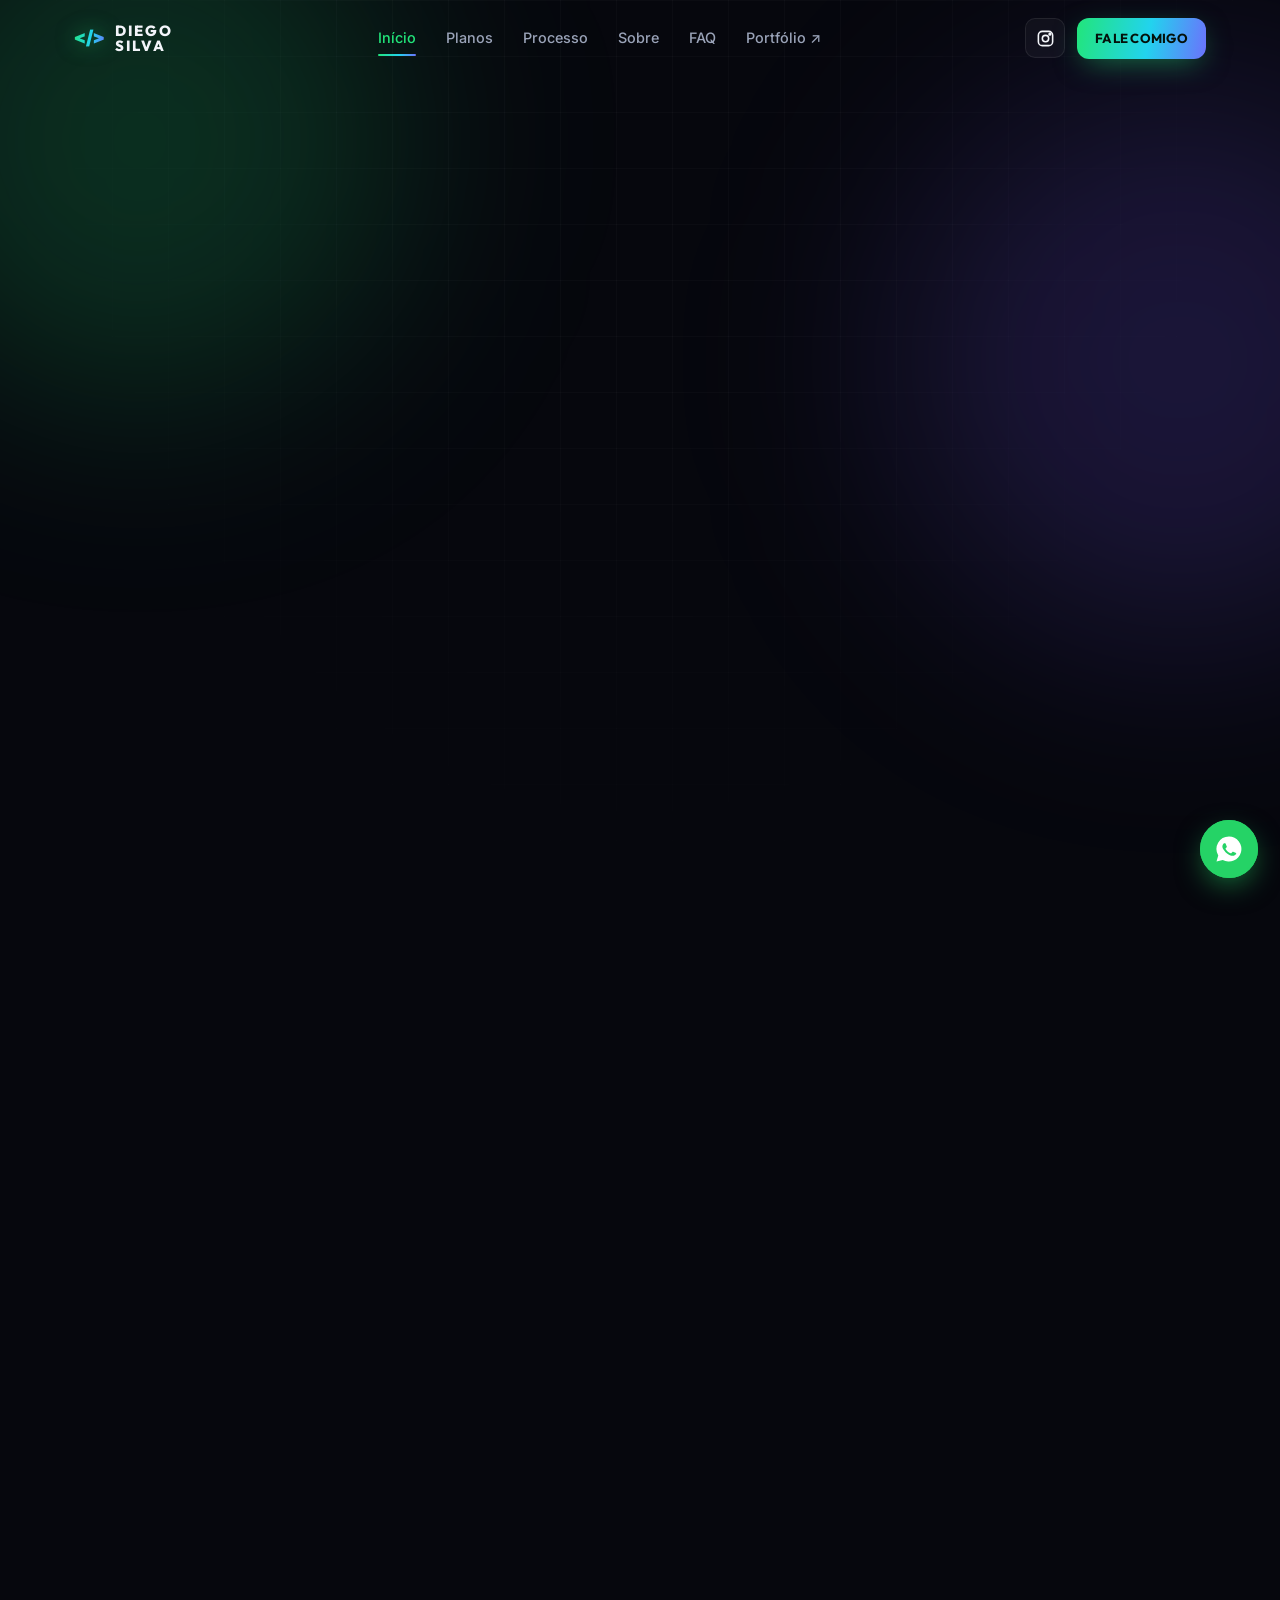
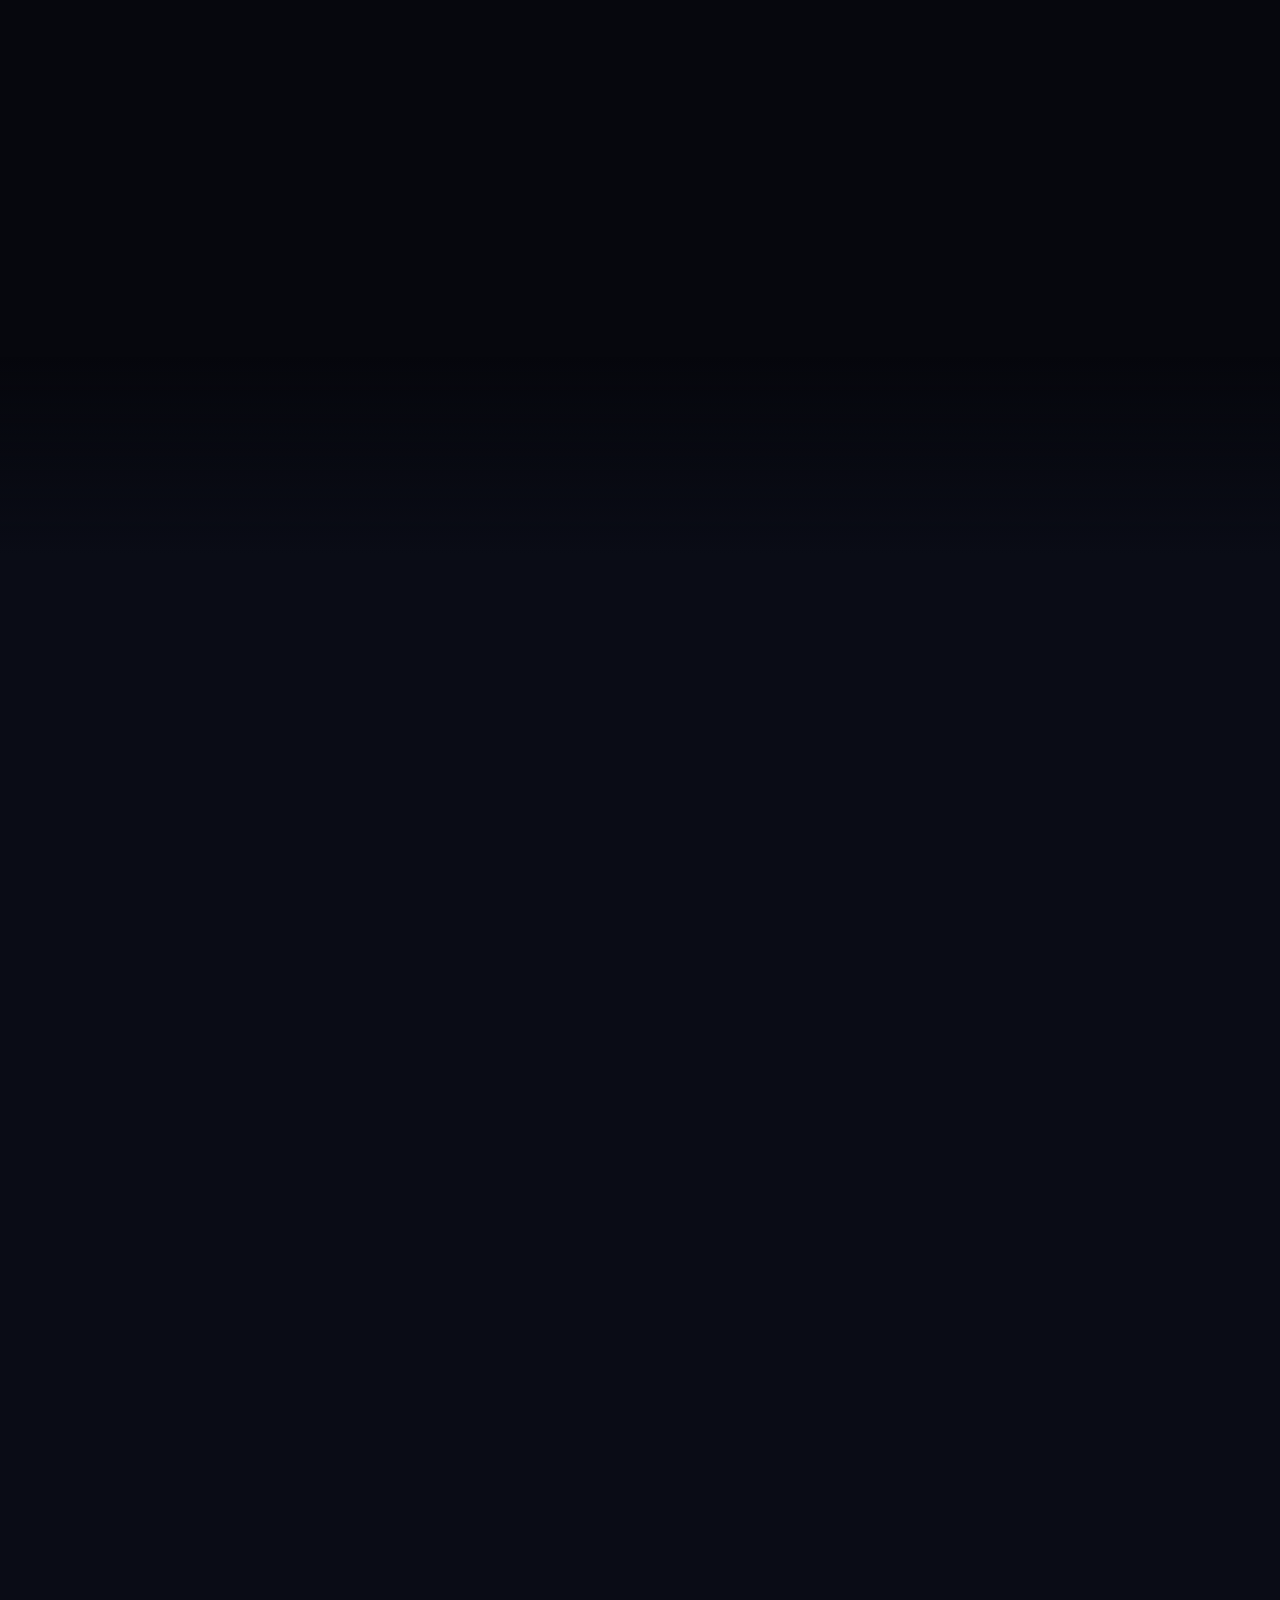
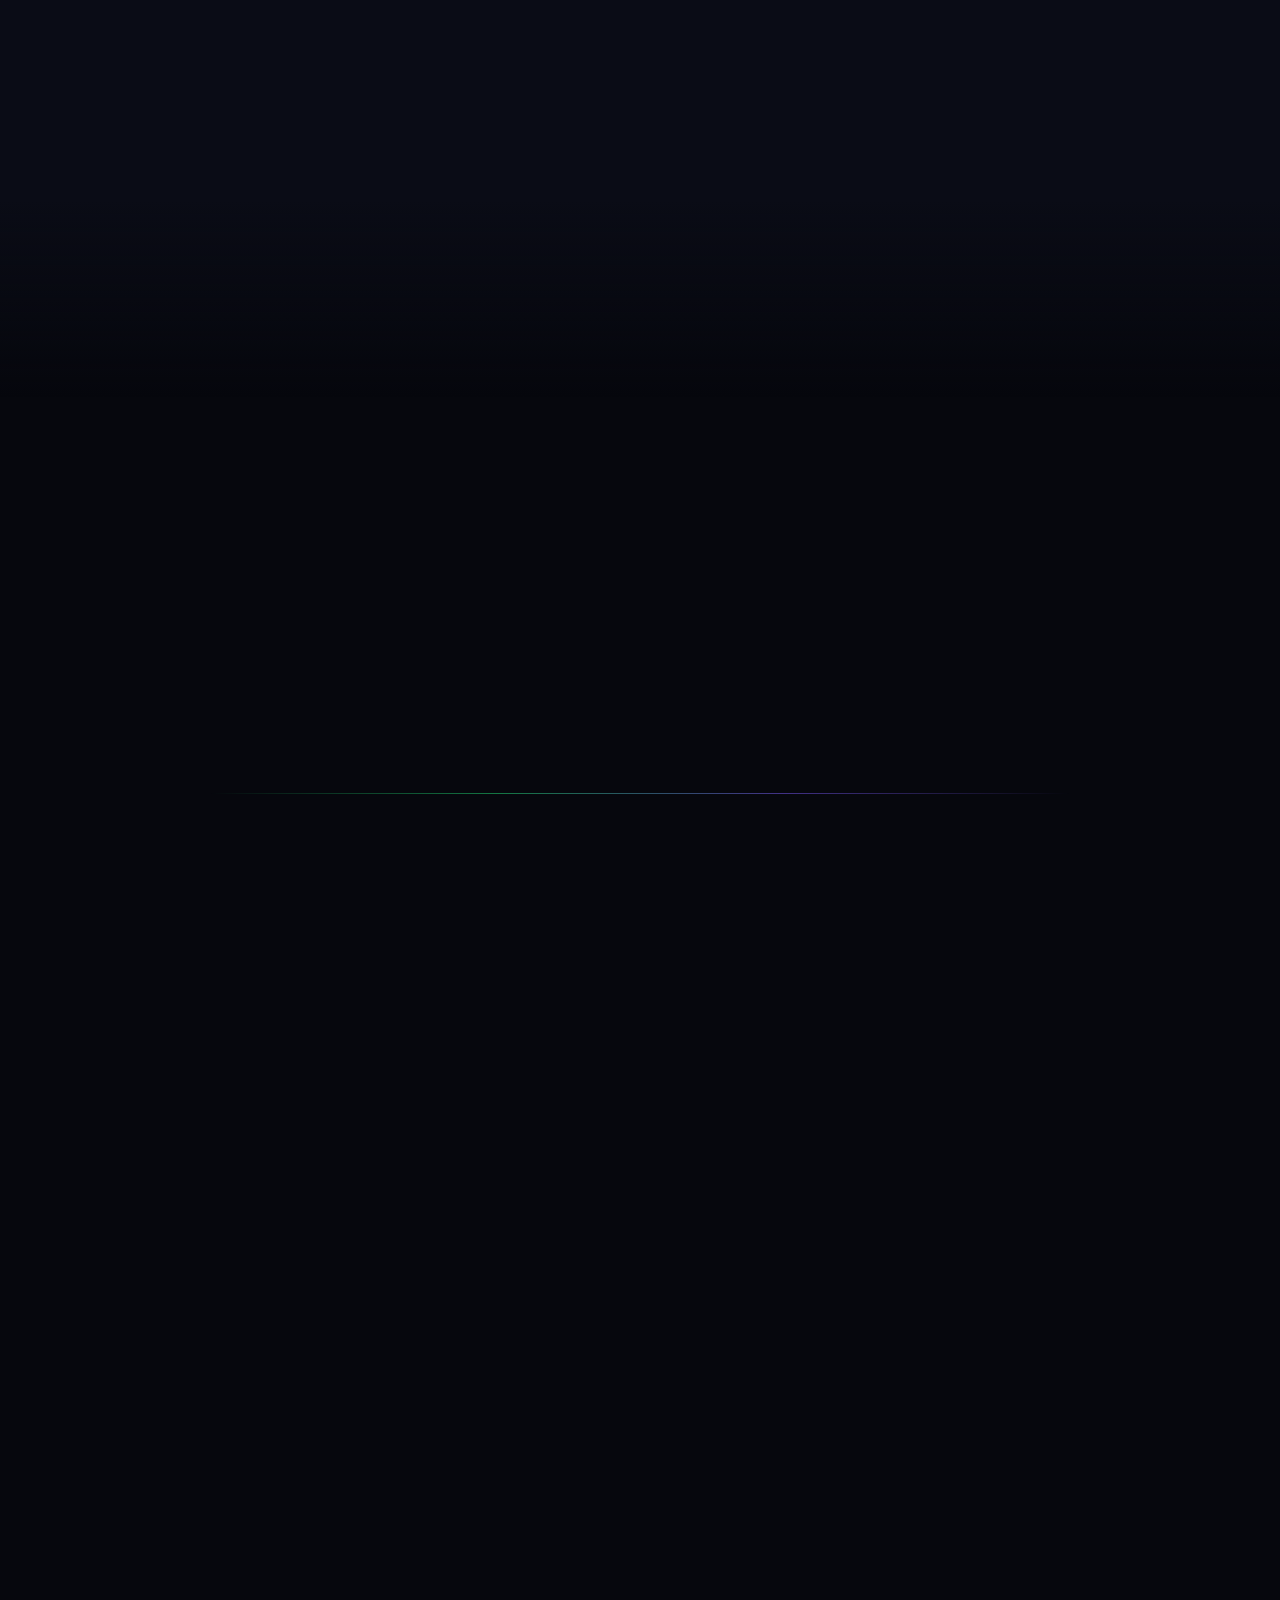
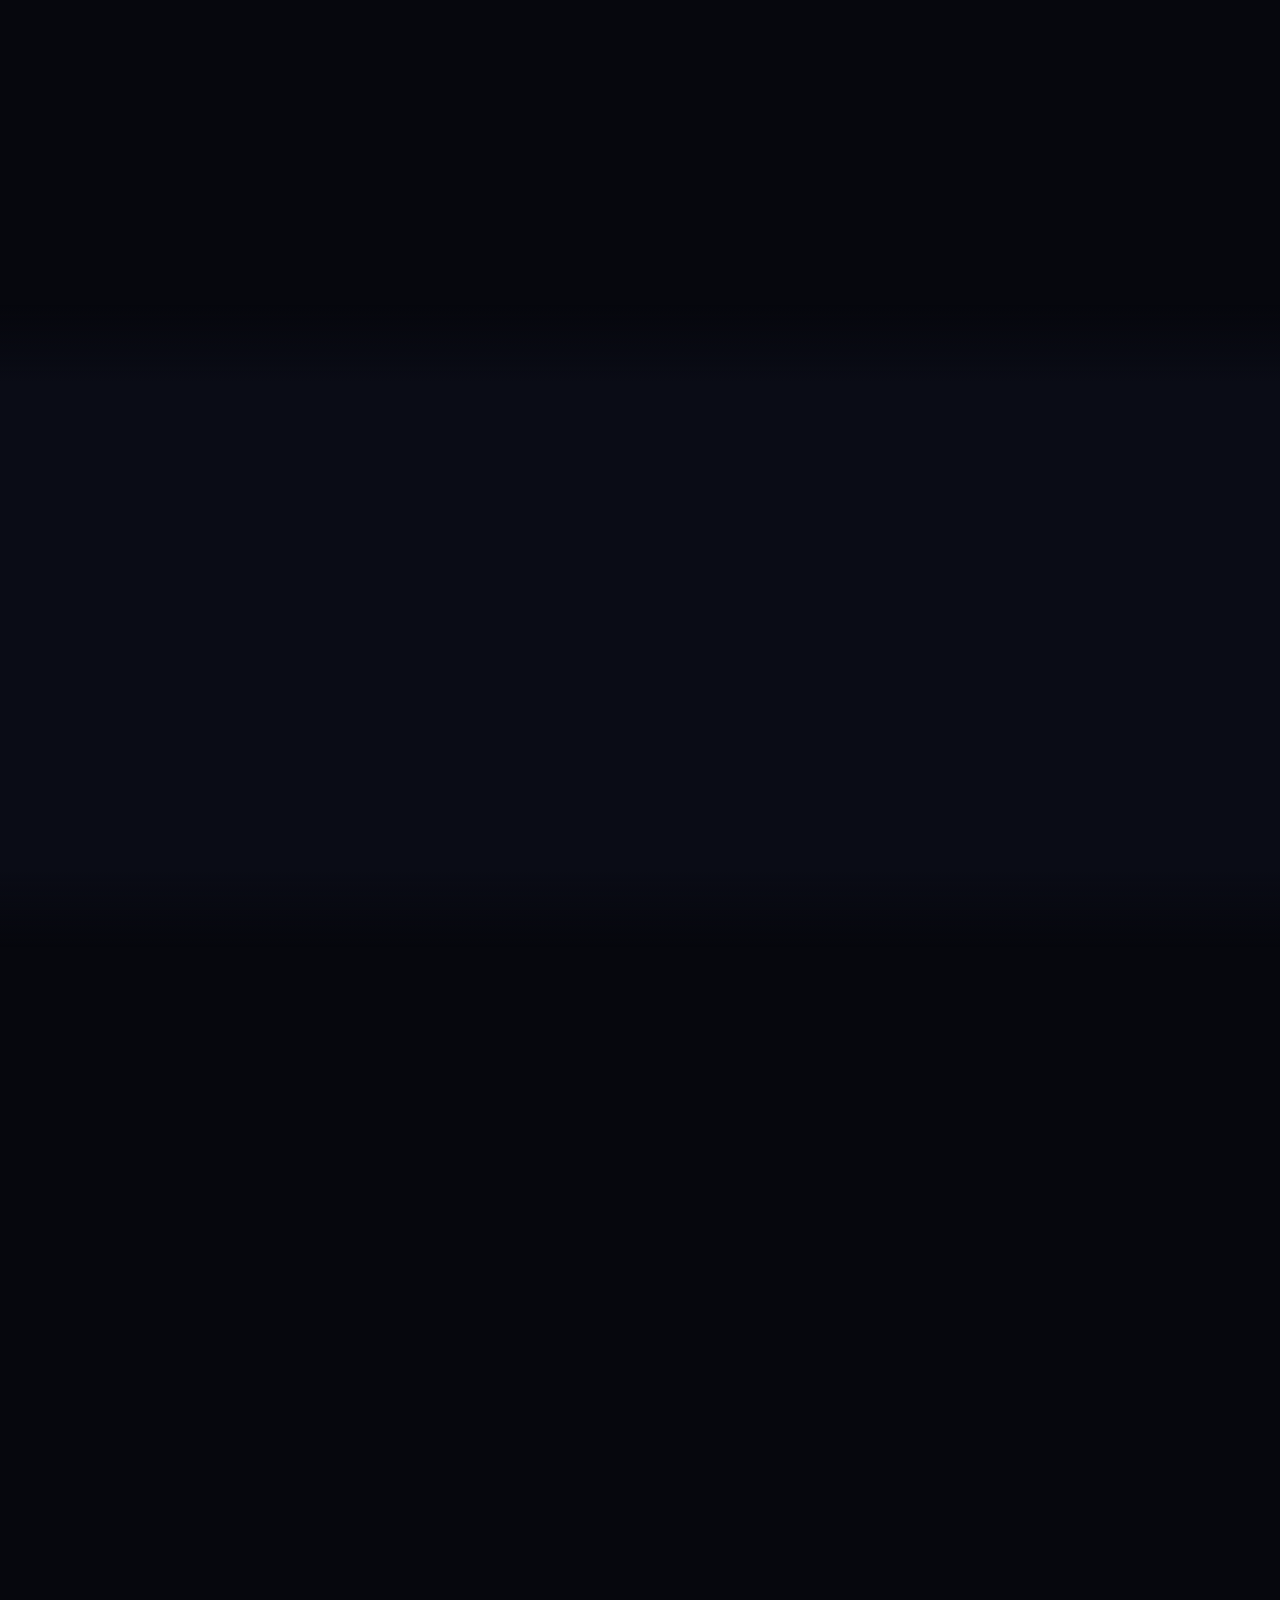
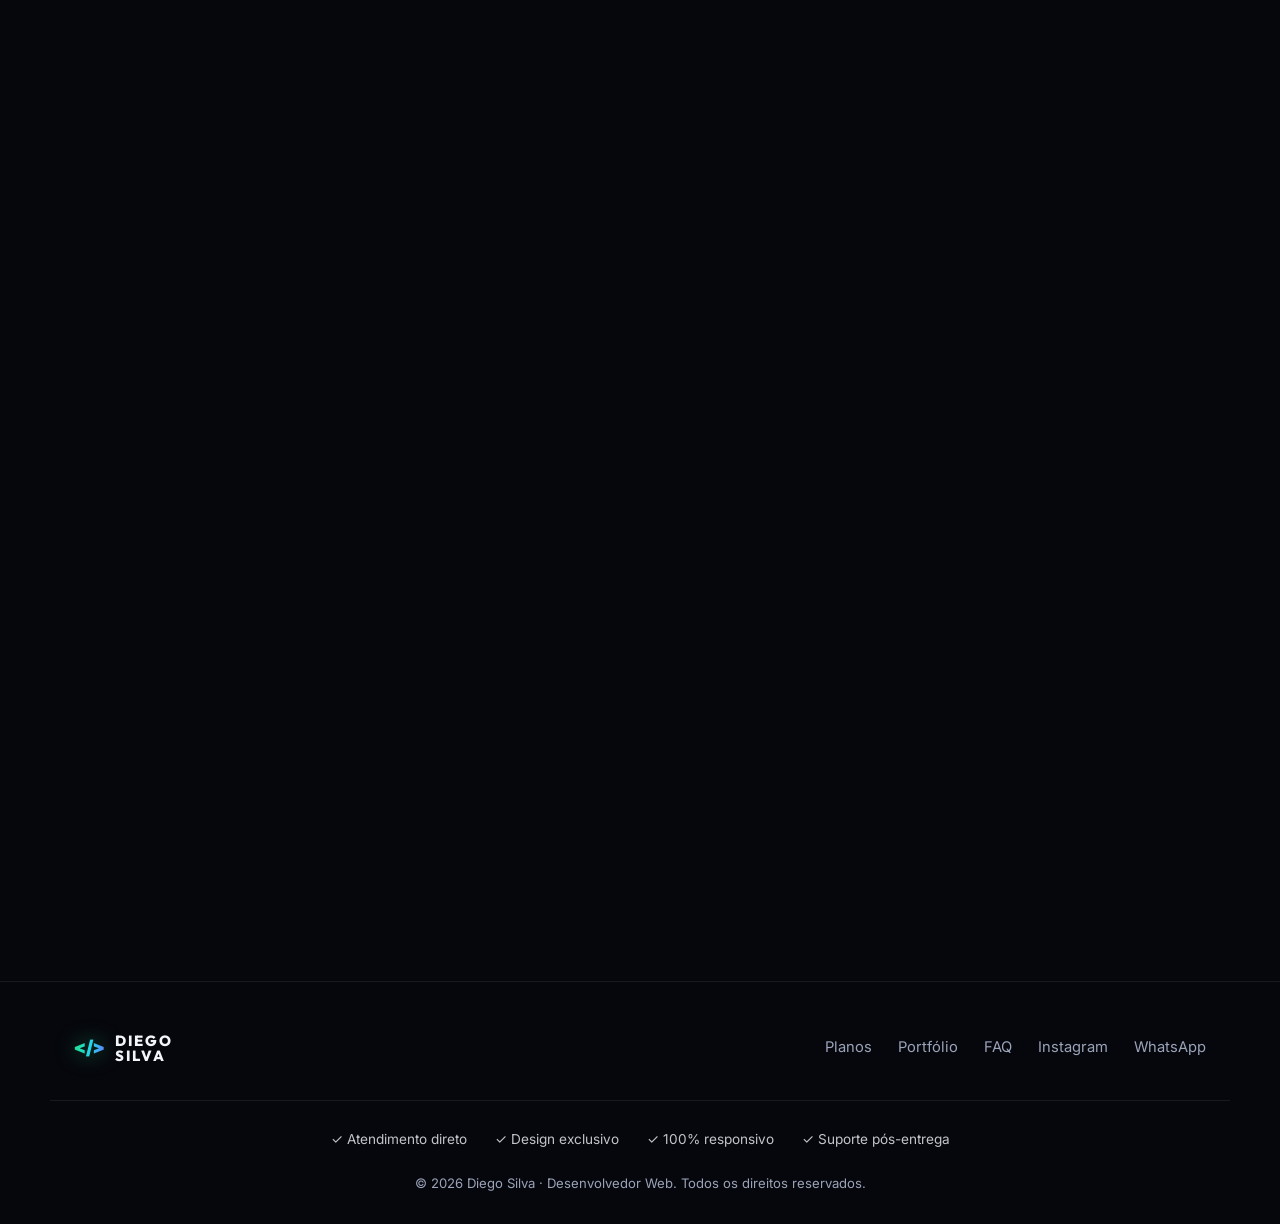
==== commit a12cab19: "Update index.html" ====
--- a/index.html
+++ b/index.html
@@ -22,10 +22,11 @@
 
       <nav class="nav" id="nav">
         <a href="#inicio" class="nav__link active">Início</a>
-        <a href="#servicos" class="nav__link">Serviços</a>
+        <a href="#planos" class="nav__link">Planos</a>
         <a href="#processo" class="nav__link">Processo</a>
-        <a href="#portfolio" class="nav__link">Portfólio</a>
+        <a href="#sobre" class="nav__link">Sobre</a>
         <a href="#faq" class="nav__link">FAQ</a>
+        <a href="https://www-diego-portifolio.vercel.app/#portfolio" target="_blank" rel="noopener" class="nav__link nav__link--ext">Portfólio ↗</a>
         <a href="https://wa.me/5519994194916?text=Ol%C3%A1%20Diego!%20Quero%20um%20site%20profissional." target="_blank" rel="noopener" class="btn btn--grad nav__cta-mobile">Fale comigo</a>
       </nav>
 
@@ -57,11 +58,11 @@
             <svg viewBox="0 0 24 24" fill="currentColor"><path d="M12 2a10 10 0 0 0-8.6 15.1L2 22l5-1.3A10 10 0 1 0 12 2Zm5.3 14.1c-.2.6-1.3 1.2-1.8 1.3-.5 0-1 .3-3.2-.7-2.7-1.1-4.4-3.9-4.5-4.1-.1-.2-1.1-1.4-1.1-2.7 0-1.3.7-1.9.9-2.2.2-.3.5-.3.7-.3h.5c.2 0 .4 0 .6.5l.8 2c.1.2.1.3 0 .5l-.4.6-.4.4c-.1.1-.3.3-.1.6.2.3.8 1.3 1.6 2 1.1 1 2 1.3 2.3 1.4.3.1.5.1.6-.1l.9-1c.2-.3.4-.2.6-.1l1.9.9c.3.1.5.2.5.3.1.2.1.7-.2 1.2Z"/></svg>
             Solicitar orçamento grátis
           </a>
-          <a href="#portfolio" class="btn btn--ghost btn--lg">Ver projetos</a>
+          <a href="#planos" class="btn btn--ghost btn--lg">Ver planos e valores</a>
         </div>
 
         <div class="stats reveal">
-          <div class="stat"><strong class="grad-text" data-count="9" data-prefix="+">+9</strong><span>Projetos entregues</span></div>
+          <div class="stat"><strong class="grad-text"><small class="stat__pre">R$</small>497</strong><span>Sites a partir de</span></div>
           <div class="stat"><strong class="grad-text" data-count="100" data-suffix="%">100%</strong><span>Responsivo</span></div>
           <div class="stat"><strong class="grad-text">SEO</strong><span>Otimizado p/ Google</span></div>
           <div class="stat"><strong class="grad-text" data-count="100" data-suffix="%">100%</strong><span>Personalizado</span></div>
@@ -103,62 +104,102 @@
       </div>
     </section>
 
-    <!-- ================= SERVIÇOS ================= -->
-    <section class="section section--alt" id="servicos">
-      <div class="container">
-        <div class="section__head reveal">
-          <span class="tag">Soluções digitais</span>
-          <h2 class="section__title">Tipos de sites que <span class="grad-text">eu faço</span></h2>
-          <p class="section__sub">Cada projeto é personalizado de acordo com o seu negócio e o seu objetivo.</p>
-        </div>
-
-        <div class="services">
-          <article class="service reveal">
-            <span class="service__num">01</span>
-            <h3>Site Institucional</h3>
-            <p>Para apresentar sua empresa, serviços, história, diferenciais e formas de contato em um só lugar.</p>
-            <ul>
+    <!-- ================= PLANOS E VALORES ================= -->
+    <!-- EDITAR: confira os itens de cada plano antes de publicar -->
+    <section class="section section--alt" id="planos">
+      <div class="container">
+        <div class="section__head reveal">
+          <span class="tag">Planos &amp; valores</span>
+          <h2 class="section__title">Escolha o site ideal para o <span class="grad-text">seu momento</span></h2>
+          <p class="section__sub">Valores claros, sem surpresa. Escolha o plano e me chame no WhatsApp para começarmos.</p>
+        </div>
+
+        <div class="plans">
+          <!-- Plano 1 -->
+          <article class="plan reveal">
+            <span class="plan__label">Para começar</span>
+            <h3 class="plan__name">Landing Page</h3>
+            <p class="plan__desc">Uma página única e direta, ideal para autônomos e para divulgar um serviço, oferta ou evento.</p>
+            <div class="plan__price">
+              <small>a partir de</small>
+              <strong><span>R$</span> 497</strong>
+            </div>
+            <ul class="plan__list">
+              <li>Página única com seções</li>
+              <li>Design exclusivo</li>
+              <li>100% responsivo</li>
+              <li>Botões para o WhatsApp</li>
+              <li>Link para o Instagram</li>
+              <li>SEO básico</li>
+            </ul>
+            <a href="https://wa.me/5519994194916?text=Ol%C3%A1%20Diego!%20Tenho%20interesse%20no%20plano%20Landing%20Page%20(R%24%20497)." target="_blank" rel="noopener" class="btn btn--ghost plan__btn">Quero esse plano</a>
+          </article>
+
+          <!-- Plano 2 (destaque) -->
+          <article class="plan plan--featured reveal">
+            <span class="plan__badge">Mais escolhido</span>
+            <span class="plan__label">Para crescer</span>
+            <h3 class="plan__name">Site Institucional</h3>
+            <p class="plan__desc">O site completo do seu negócio: quem você é, o que oferece, por que escolher você e como entrar em contato.</p>
+            <div class="plan__price">
+              <small>a partir de</small>
+              <strong><span>R$</span> 1.497</strong>
+            </div>
+            <ul class="plan__list">
+              <li><b>Tudo do plano Landing Page</b></li>
               <li>Várias seções / páginas</li>
-              <li>Integração com WhatsApp</li>
-              <li>SEO aplicado</li>
+              <li>Sobre, serviços e galeria</li>
+              <li>Depoimentos e perguntas frequentes</li>
+              <li>Mapa e formulário de contato</li>
+              <li>SEO aplicado para o Google</li>
             </ul>
-            <p class="service__price"><small>a partir de</small> R$ 1.497</p>
-          </article>
-          <article class="service service--featured reveal">
-            <span class="service__badge">Mais pedido</span>
-            <span class="service__num">02</span>
-            <h3>Landing Page</h3>
-            <p>Página única focada em uma oferta, serviço, evento ou campanha — feita para converter.</p>
-            <ul>
-              <li>Foco total em conversão</li>
-              <li>Botões de contato estratégicos</li>
-              <li>Entrega rápida</li>
+            <a href="https://wa.me/5519994194916?text=Ol%C3%A1%20Diego!%20Tenho%20interesse%20no%20plano%20Site%20Institucional%20(R%24%201.497)." target="_blank" rel="noopener" class="btn btn--grad plan__btn">Quero esse plano</a>
+          </article>
+
+          <!-- Plano 3 -->
+          <article class="plan reveal">
+            <span class="plan__label">Para vender</span>
+            <h3 class="plan__name">Loja Virtual</h3>
+            <p class="plan__desc">Para vender online: catálogo ou cardápio digital, carrinho e pedidos direto pelo WhatsApp.</p>
+            <div class="plan__price">
+              <small>a partir de</small>
+              <strong><span>R$</span> 2.197</strong>
+            </div>
+            <ul class="plan__list">
+              <li><b>Tudo do Site Institucional</b></li>
+              <li>Catálogo ou cardápio de produtos</li>
+              <li>Carrinho de compras</li>
+              <li>Pedido finalizado no WhatsApp</li>
+              <li>Categorias e busca de produtos</li>
+              <li>Fácil de atualizar</li>
             </ul>
-            <p class="service__price"><small>a partir de</small> R$ 497</p>
-          </article>
-          <article class="service reveal">
-            <span class="service__num">03</span>
-            <h3>Profissionais Autônomos</h3>
-            <p>Para terapeutas, consultores, advogados, nutricionistas, personal trainers e prestadores de serviço.</p>
-            <ul>
-              <li>Apresentação pessoal</li>
-              <li>Agendamento facilitado</li>
-              <li>Depoimentos e FAQ</li>
-            </ul>
-            <p class="service__price"><small>a partir de</small> R$ 497</p>
-          </article>
-          <article class="service reveal">
-            <span class="service__num">04</span>
-            <h3>Negócio Local, Loja & Sistemas</h3>
-            <p>Para clínicas, salões, restaurantes e lojas — com cardápio digital, carrinho ou sistema de gestão.</p>
-            <ul>
-              <li>Cardápio / catálogo online</li>
-              <li>Pedidos pelo WhatsApp</li>
-              <li>Sistemas sob medida</li>
-            </ul>
-            <p class="service__price"><small>loja virtual a partir de</small> R$ 2.197</p>
-          </article>
-        </div>
+            <a href="https://wa.me/5519994194916?text=Ol%C3%A1%20Diego!%20Tenho%20interesse%20no%20plano%20Loja%20Virtual%20(R%24%202.197)." target="_blank" rel="noopener" class="btn btn--ghost plan__btn">Quero esse plano</a>
+          </article>
+        </div>
+
+        <!-- Sob medida -->
+        <div class="custom reveal">
+          <div class="custom__text">
+            <span class="plan__label">Sob medida</span>
+            <h3>Precisa de um sistema?</h3>
+            <p>Desenvolvo sistemas de gestão personalizados: controle de vendas, estoque, clientes, financeiro e muito mais. Valor sob consulta, de acordo com o que o seu negócio precisa.</p>
+          </div>
+          <a href="https://wa.me/5519994194916?text=Ol%C3%A1%20Diego!%20Quero%20um%20or%C3%A7amento%20de%20sistema%20sob%20medida." target="_blank" rel="noopener" class="btn btn--grad">Pedir orçamento</a>
+        </div>
+
+        <!-- Incluso em todos -->
+        <div class="included reveal">
+          <p class="included__title">Incluso em todos os planos</p>
+          <div class="included__list">
+            <span>✓ Atendimento direto comigo</span>
+            <span>✓ Design exclusivo</span>
+            <span>✓ Funciona no celular, tablet e PC</span>
+            <span>✓ Integração com WhatsApp</span>
+            <span>✓ Suporte após a entrega</span>
+          </div>
+        </div>
+
+        <p class="plans__portfolio reveal">Quer ver sites que eu já fiz? <a href="https://www-diego-portifolio.vercel.app/#portfolio" target="_blank" rel="noopener">Conheça meu portfólio →</a></p>
       </div>
     </section>
 
@@ -192,107 +233,6 @@
             <h3>Entrega</h3>
             <p>Testes, ajustes e, após sua aprovação, o site é publicado e fica pronto para divulgar.</p>
           </div>
-        </div>
-      </div>
-    </section>
-
-    <!-- ================= PORTFÓLIO ================= -->
-    <section class="section section--alt" id="portfolio">
-      <div class="container">
-        <div class="section__head reveal">
-          <span class="tag">Portfólio</span>
-          <h2 class="section__title">Projetos <span class="grad-text">desenvolvidos</span></h2>
-          <p class="section__sub">Clique em um projeto para conhecer o site completo.</p>
-        </div>
-
-        <div class="filters reveal" id="filters">
-          <button class="filter active" data-filter="all">Todos</button>
-          <button class="filter" data-filter="site">Sites</button>
-          <button class="filter" data-filter="sistema">Sistemas</button>
-        </div>
-
-        <div class="projects" id="projects">
-          <a class="project reveal" data-type="site" href="https://didinha123.github.io/claudia-melo-oficial/" target="_blank" rel="noopener">
-            <div class="project__img" style="background-image:url('https://lh3.googleusercontent.com/d/1OZzOiUCWLeU5lq05ws8h8_7B-MO8mOhM')"></div>
-            <div class="project__body">
-              <span class="project__cat">Beleza &amp; Estética</span>
-              <h3>Cláudia Melo Beauty</h3>
-              <p>Divulgação de serviços de beleza com procedimentos, resultados, agendamento online e WhatsApp.</p>
-              <span class="project__link">Ver site completo →</span>
-            </div>
-          </a>
-          <a class="project reveal" data-type="site" href="https://beauty-designer-ten.vercel.app/" target="_blank" rel="noopener">
-            <div class="project__img" style="background-image:url('https://lh3.googleusercontent.com/d/1L8L0hhSXAwsDclQtIKRBd_HdiFX2feTw')"></div>
-            <div class="project__body">
-              <span class="project__cat">Beleza &amp; Estética</span>
-              <h3>Beauty Designer</h3>
-              <p>Espaço de beleza e autocuidado com serviços personalizados e uma experiência única.</p>
-              <span class="project__link">Ver site completo →</span>
-            </div>
-          </a>
-          <a class="project reveal" data-type="sistema" href="https://didinha123.github.io/site-portifolio/#portfolio" target="_blank" rel="noopener">
-            <div class="project__img" style="background-image:url('https://lh3.googleusercontent.com/d/1yB1Zf5uxAMc3XEFMlPYJ54ZlWlDO1w3t')"></div>
-            <div class="project__body">
-              <span class="project__cat">Alimentação · Sistema</span>
-              <h3>Cowboy Business</h3>
-              <p>Gestão comercial com vendas, clientes, fiado, estoque, painel financeiro e metas.</p>
-              <span class="project__link">Ver projeto →</span>
-            </div>
-          </a>
-          <a class="project reveal" data-type="sistema" href="https://didinha123.github.io/site-portifolio/#portfolio" target="_blank" rel="noopener">
-            <div class="project__img" style="background-image:url('https://lh3.googleusercontent.com/d/1yXZabTy27RJWuvKhRsLAnp4uaXJqZlcR')"></div>
-            <div class="project__body">
-              <span class="project__cat">Financeiro · Sistema</span>
-              <h3>CrediGestor</h3>
-              <p>Gestão de crédito e recebimentos com cálculos PRICE e SAC, CET, encargos e usuários.</p>
-              <span class="project__link">Ver projeto →</span>
-            </div>
-          </a>
-          <a class="project reveal" data-type="sistema" href="https://didinha123.github.io/site-portifolio/#portfolio" target="_blank" rel="noopener">
-            <div class="project__img" style="background-image:url('https://lh3.googleusercontent.com/d/1R4rEKiL77-bwgzLqQMYDwW64aWfh7Ey6')"></div>
-            <div class="project__body">
-              <span class="project__cat">Vendas · Sistema</span>
-              <h3>Essencial Modas</h3>
-              <p>Gestão para loja de roupas com PDV, crediário, estoque, financeiro e relatórios.</p>
-              <span class="project__link">Ver projeto →</span>
-            </div>
-          </a>
-          <a class="project reveal" data-type="site" href="https://simon-personal.vercel.app/" target="_blank" rel="noopener">
-            <div class="project__img" style="background-image:url('https://lh3.googleusercontent.com/d/1sBLJhDkAg0WL53K0GKL1PlXTt8k9N4NP')"></div>
-            <div class="project__body">
-              <span class="project__cat">Personal Trainer</span>
-              <h3>Saimon Souza</h3>
-              <p>Treinos presencial e online, calculadora de IMC, avaliações, FAQ e agendamento.</p>
-              <span class="project__link">Ver site completo →</span>
-            </div>
-          </a>
-          <a class="project reveal" data-type="site" href="https://didinha123.github.io/psicanalise/" target="_blank" rel="noopener">
-            <div class="project__img" style="background-image:url('https://lh3.googleusercontent.com/d/1xeN5IzPiNaVuDTXWxatv04nMb4dX3qWs')"></div>
-            <div class="project__body">
-              <span class="project__cat">Saúde &amp; Bem-estar</span>
-              <h3>Psicanálise e Terapia</h3>
-              <p>Apresentação de atendimentos e abordagem terapêutica, facilitando o agendamento de consultas.</p>
-              <span class="project__link">Ver site completo →</span>
-            </div>
-          </a>
-          <a class="project reveal" data-type="site" href="https://didinha123.github.io/cv-sign/" target="_blank" rel="noopener">
-            <div class="project__img" style="background-image:url('https://lh3.googleusercontent.com/d/1Npy4FAH5VOvPt2fqF8Hu_dV2JX6EVrS0')"></div>
-            <div class="project__body">
-              <span class="project__cat">Alimentação &amp; Delivery</span>
-              <h3>TDA Açaí</h3>
-              <p>Cardápio digital com carrinho de compras e finalização de pedidos online.</p>
-              <span class="project__link">Ver site completo →</span>
-            </div>
-          </a>
-          <a class="project reveal" data-type="site" href="https://mimos-maite.vercel.app/" target="_blank" rel="noopener">
-            <div class="project__img" style="background-image:url('https://lh3.googleusercontent.com/d/1rpv7OKme63dj3IuLuH_JS8WkY7IjKrTO')"></div>
-            <div class="project__body">
-              <span class="project__cat">Artesanato &amp; Presentes</span>
-              <h3>Mimos da Maitê</h3>
-              <p>Produtos artesanais e personalizados com portfólio, história da marca e orçamento via WhatsApp.</p>
-              <span class="project__link">Ver site completo →</span>
-            </div>
-          </a>
         </div>
       </div>
     </section>
@@ -417,8 +357,8 @@
         <span class="logo__text">DIEGO<br>SILVA</span>
       </a>
       <div class="footer__links">
-        <a href="#servicos">Serviços</a>
-        <a href="#portfolio">Portfólio</a>
+        <a href="#planos">Planos</a>
+        <a href="https://www-diego-portifolio.vercel.app/#portfolio" target="_blank" rel="noopener">Portfólio</a>
         <a href="#faq">FAQ</a>
         <a href="https://www.instagram.com/diegoessilva/" target="_blank" rel="noopener">Instagram</a>
         <a href="https://wa.me/5519994194916" target="_blank" rel="noopener">WhatsApp</a>
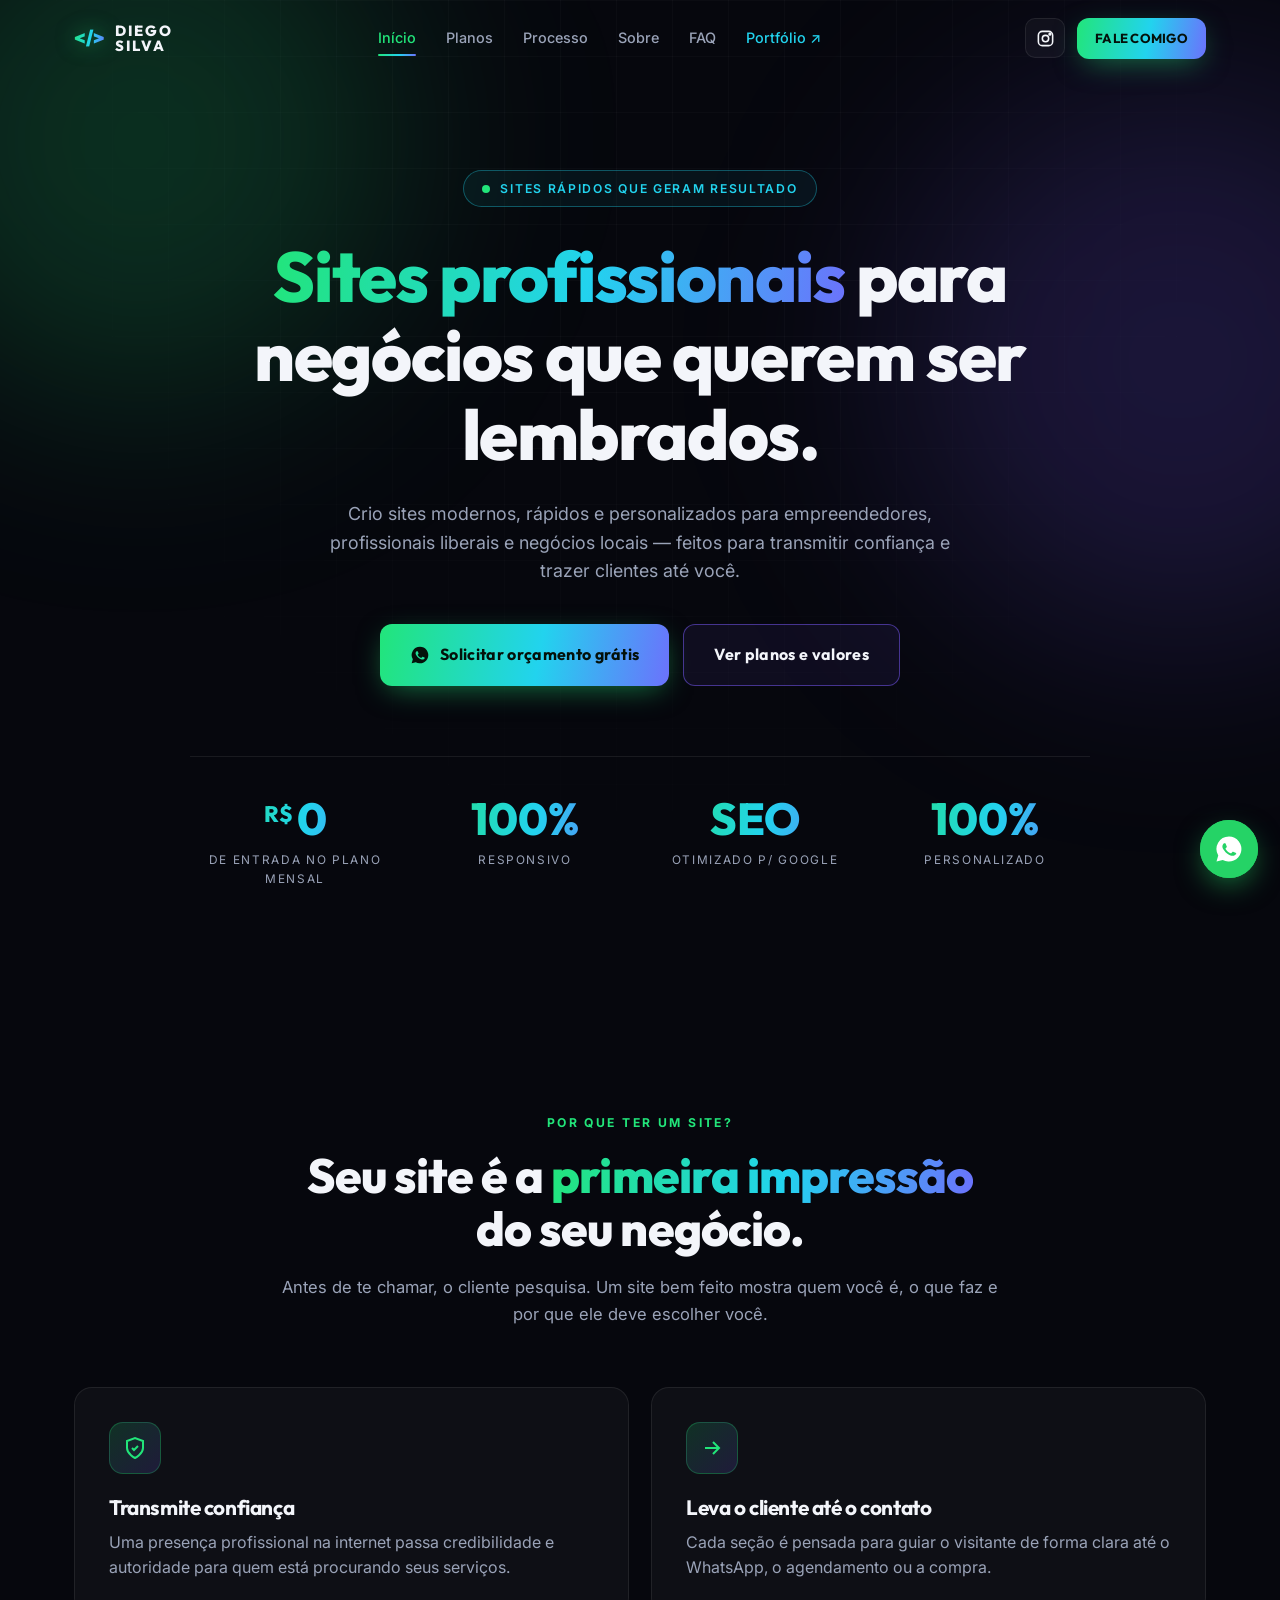
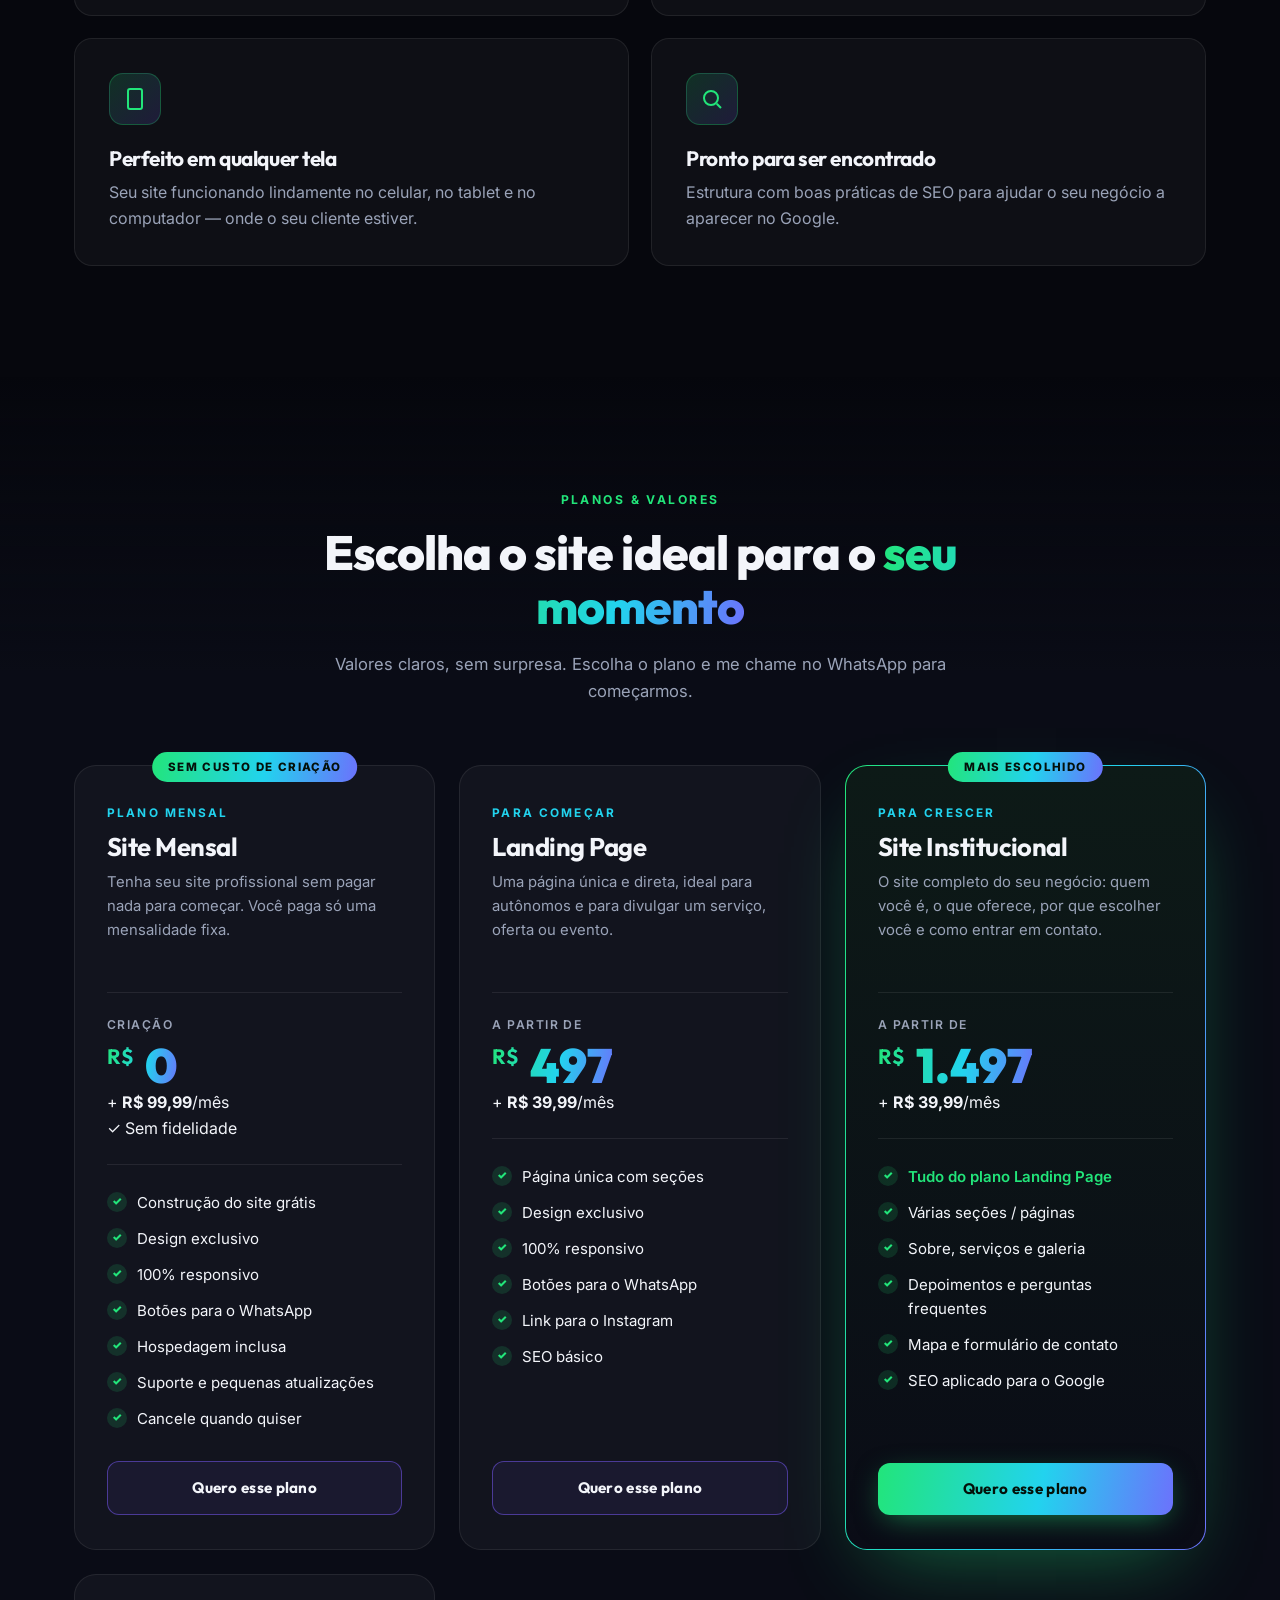
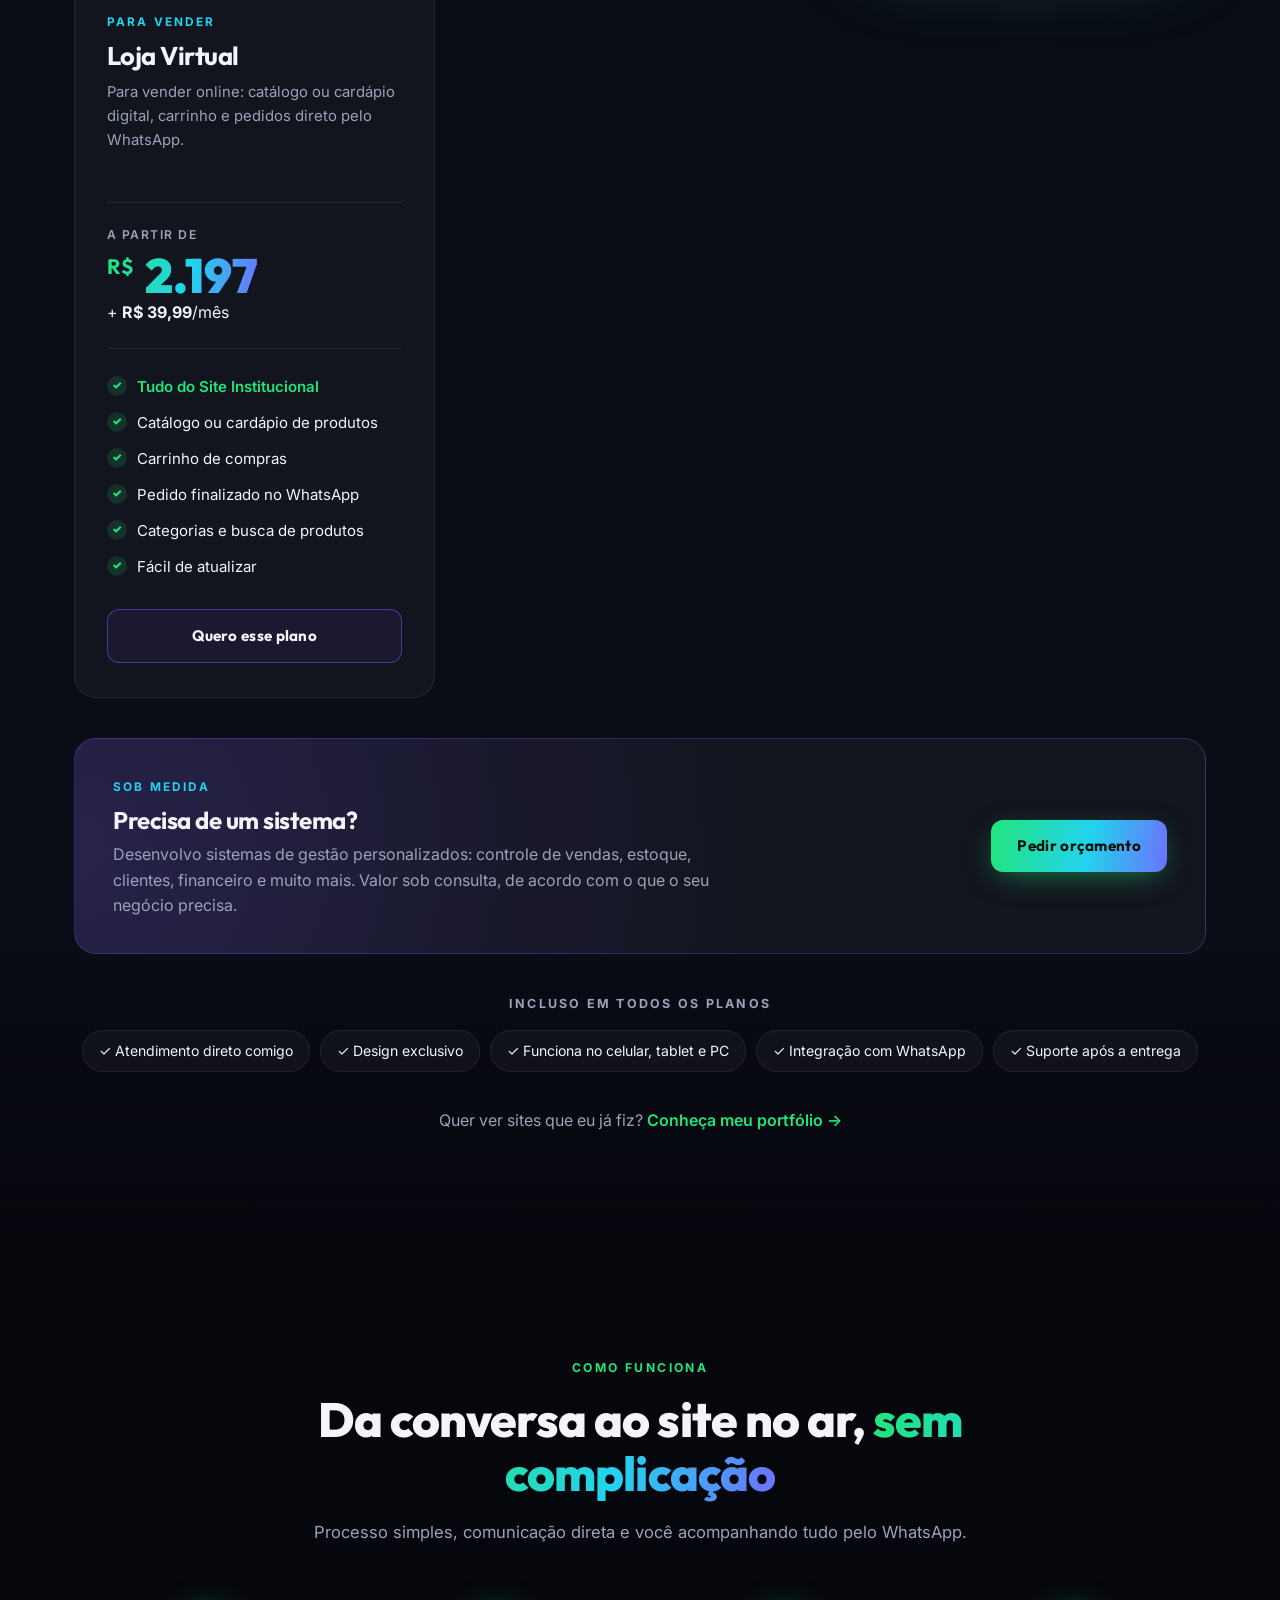
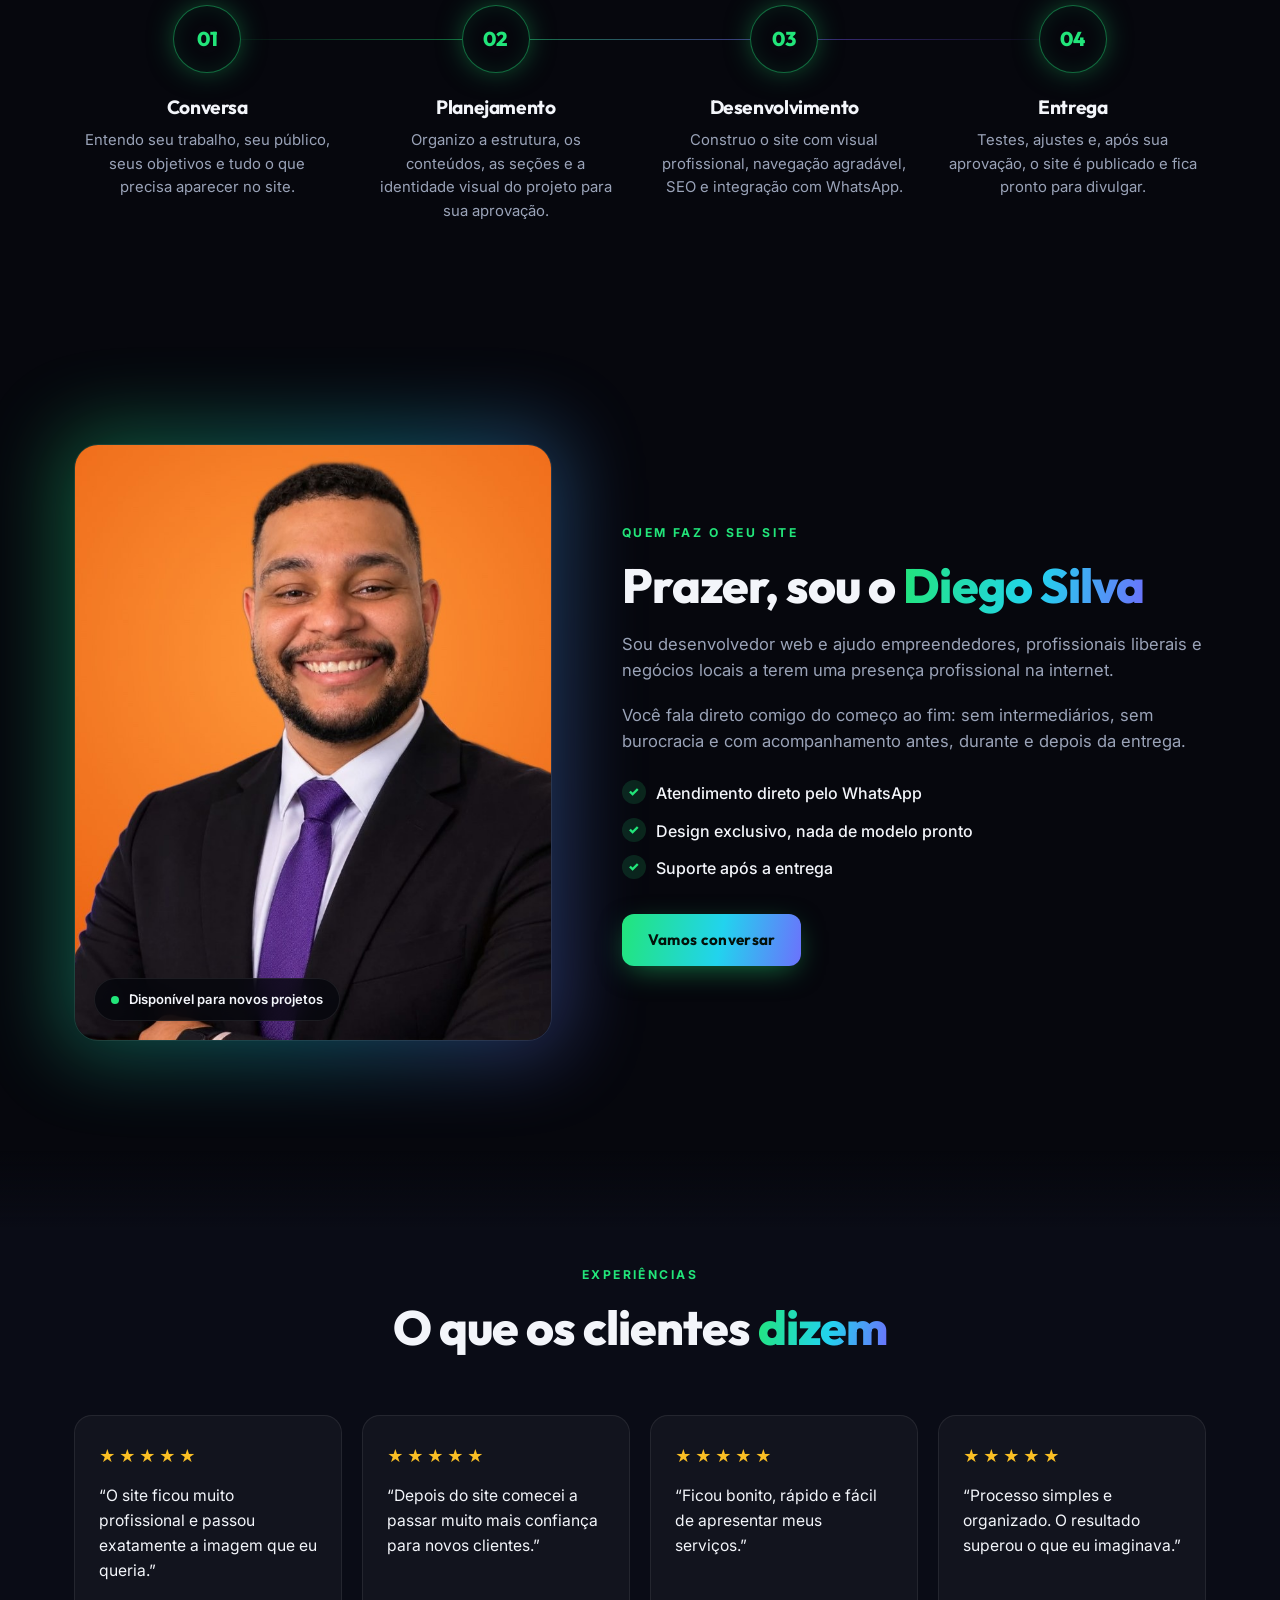
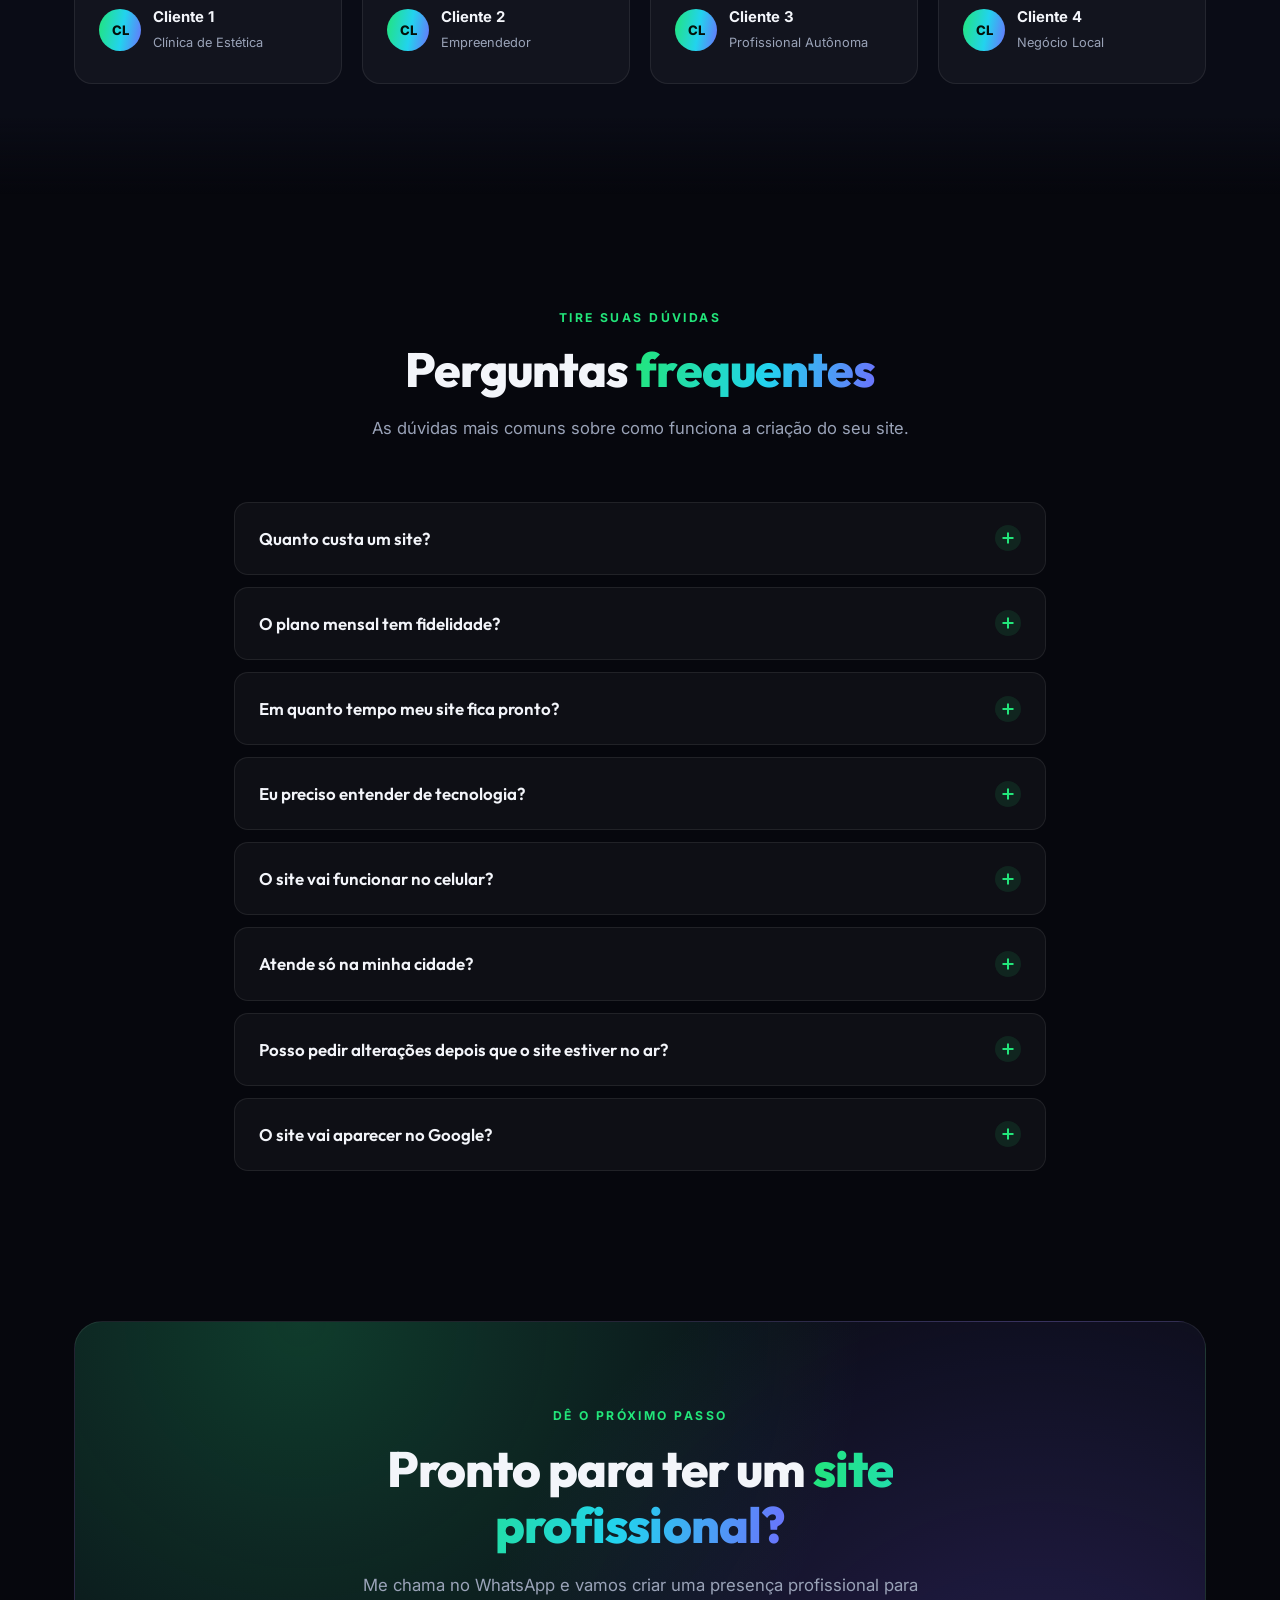
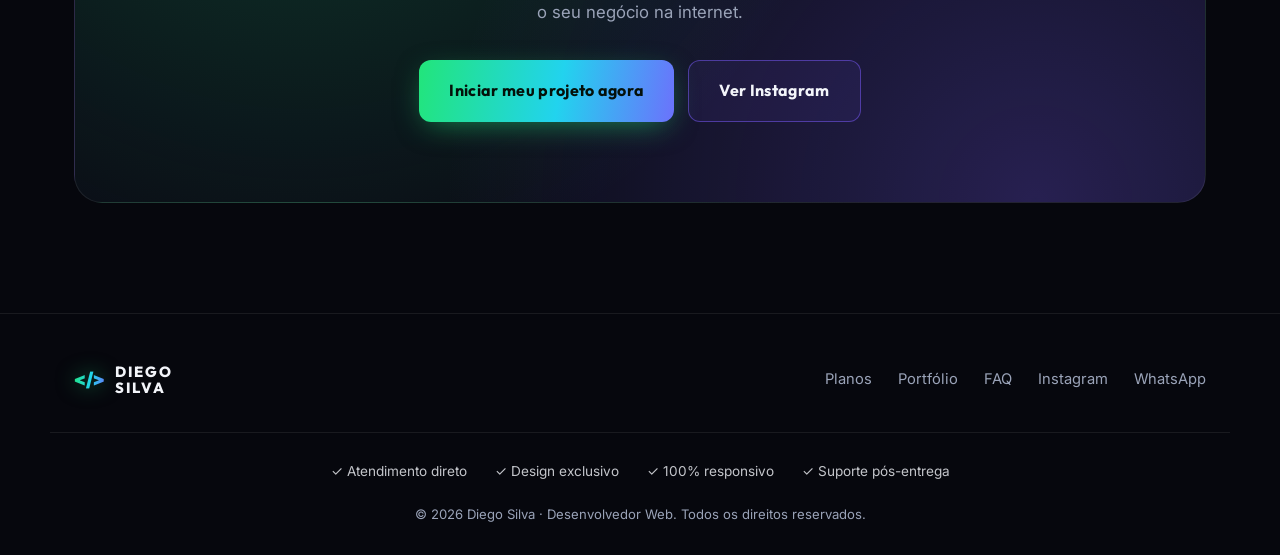
==== commit b8add050: "Update index.html" ====
--- a/index.html
+++ b/index.html
@@ -62,7 +62,7 @@
         </div>
 
         <div class="stats reveal">
-          <div class="stat"><strong class="grad-text"><small class="stat__pre">R$</small>497</strong><span>Sites a partir de</span></div>
+          <div class="stat"><strong class="grad-text"><small class="stat__pre">R$</small>0</strong><span>De entrada no plano mensal</span></div>
           <div class="stat"><strong class="grad-text" data-count="100" data-suffix="%">100%</strong><span>Responsivo</span></div>
           <div class="stat"><strong class="grad-text">SEO</strong><span>Otimizado p/ Google</span></div>
           <div class="stat"><strong class="grad-text" data-count="100" data-suffix="%">100%</strong><span>Personalizado</span></div>
@@ -115,6 +115,30 @@
         </div>
 
         <div class="plans">
+          <!-- Plano 0: mensal (EDITAR: confira itens, fidelidade e o que acontece ao cancelar) -->
+          <article class="plan plan--monthly reveal">
+            <span class="plan__badge plan__badge--alt">Sem custo de criação</span>
+            <span class="plan__label">Plano mensal</span>
+            <h3 class="plan__name">Site Mensal</h3>
+            <p class="plan__desc">Tenha seu site profissional sem pagar nada para começar. Você paga só uma mensalidade fixa.</p>
+            <div class="plan__price">
+              <small>criação</small>
+              <strong><span>R$</span> 0</strong>
+              <p class="plan__monthly">+ <b>R$ 99,99</b>/mês</p>
+              <p class="plan__note">✓ Sem fidelidade</p>
+            </div>
+            <ul class="plan__list">
+              <li>Construção do site grátis</li>
+              <li>Design exclusivo</li>
+              <li>100% responsivo</li>
+              <li>Botões para o WhatsApp</li>
+              <li>Hospedagem inclusa</li>
+              <li>Suporte e pequenas atualizações</li>
+              <li>Cancele quando quiser</li>
+            </ul>
+            <a href="https://wa.me/5519994194916?text=Ol%C3%A1%20Diego!%20Tenho%20interesse%20no%20plano%20Site%20Mensal%20(R%24%200%20%2B%20R%24%2099%2C99%2Fm%C3%AAs)." target="_blank" rel="noopener" class="btn btn--ghost plan__btn">Quero esse plano</a>
+          </article>
+
           <!-- Plano 1 -->
           <article class="plan reveal">
             <span class="plan__label">Para começar</span>
@@ -123,6 +147,7 @@
             <div class="plan__price">
               <small>a partir de</small>
               <strong><span>R$</span> 497</strong>
+              <p class="plan__monthly">+ <b>R$ 39,99</b>/mês</p>
             </div>
             <ul class="plan__list">
               <li>Página única com seções</li>
@@ -132,7 +157,7 @@
               <li>Link para o Instagram</li>
               <li>SEO básico</li>
             </ul>
-            <a href="https://wa.me/5519994194916?text=Ol%C3%A1%20Diego!%20Tenho%20interesse%20no%20plano%20Landing%20Page%20(R%24%20497)." target="_blank" rel="noopener" class="btn btn--ghost plan__btn">Quero esse plano</a>
+            <a href="https://wa.me/5519994194916?text=Ol%C3%A1%20Diego!%20Tenho%20interesse%20no%20plano%20Landing%20Page%20(R%24%20497%20%2B%20R%24%2039%2C99%2Fm%C3%AAs)." target="_blank" rel="noopener" class="btn btn--ghost plan__btn">Quero esse plano</a>
           </article>
 
           <!-- Plano 2 (destaque) -->
@@ -144,6 +169,7 @@
             <div class="plan__price">
               <small>a partir de</small>
               <strong><span>R$</span> 1.497</strong>
+              <p class="plan__monthly">+ <b>R$ 39,99</b>/mês</p>
             </div>
             <ul class="plan__list">
               <li><b>Tudo do plano Landing Page</b></li>
@@ -153,7 +179,7 @@
               <li>Mapa e formulário de contato</li>
               <li>SEO aplicado para o Google</li>
             </ul>
-            <a href="https://wa.me/5519994194916?text=Ol%C3%A1%20Diego!%20Tenho%20interesse%20no%20plano%20Site%20Institucional%20(R%24%201.497)." target="_blank" rel="noopener" class="btn btn--grad plan__btn">Quero esse plano</a>
+            <a href="https://wa.me/5519994194916?text=Ol%C3%A1%20Diego!%20Tenho%20interesse%20no%20plano%20Site%20Institucional%20(R%24%201.497%20%2B%20R%24%2039%2C99%2Fm%C3%AAs)." target="_blank" rel="noopener" class="btn btn--grad plan__btn">Quero esse plano</a>
           </article>
 
           <!-- Plano 3 -->
@@ -164,6 +190,7 @@
             <div class="plan__price">
               <small>a partir de</small>
               <strong><span>R$</span> 2.197</strong>
+              <p class="plan__monthly">+ <b>R$ 39,99</b>/mês</p>
             </div>
             <ul class="plan__list">
               <li><b>Tudo do Site Institucional</b></li>
@@ -173,7 +200,7 @@
               <li>Categorias e busca de produtos</li>
               <li>Fácil de atualizar</li>
             </ul>
-            <a href="https://wa.me/5519994194916?text=Ol%C3%A1%20Diego!%20Tenho%20interesse%20no%20plano%20Loja%20Virtual%20(R%24%202.197)." target="_blank" rel="noopener" class="btn btn--ghost plan__btn">Quero esse plano</a>
+            <a href="https://wa.me/5519994194916?text=Ol%C3%A1%20Diego!%20Tenho%20interesse%20no%20plano%20Loja%20Virtual%20(R%24%202.197%20%2B%20R%24%2039%2C99%2Fm%C3%AAs)." target="_blank" rel="noopener" class="btn btn--ghost plan__btn">Quero esse plano</a>
           </article>
         </div>
 
@@ -303,7 +330,11 @@
         <div class="faq" id="faqList">
           <div class="faq__item reveal">
             <button class="faq__q">Quanto custa um site?<span class="faq__plus"></span></button>
-            <div class="faq__a"><p>Uma <strong>landing page</strong> sai a partir de <strong>R$ 497</strong>, um <strong>site institucional</strong> a partir de <strong>R$ 1.497</strong> e uma <strong>loja virtual</strong> a partir de <strong>R$ 2.197</strong>. Sistemas sob medida são orçados à parte. Me chama no WhatsApp, me conta sobre o seu negócio e eu te passo um orçamento sem compromisso.</p></div>
+            <div class="faq__a"><p>Você pode começar <strong>sem pagar nada pela criação</strong> no plano mensal, de <strong>R$ 99,99/mês</strong>. Nos outros planos você paga a criação e uma mensalidade menor, de <strong>R$ 39,99/mês</strong>: <strong>landing page</strong> a partir de <strong>R$ 497</strong>, <strong>site institucional</strong> a partir de <strong>R$ 1.497</strong> e <strong>loja virtual</strong> a partir de <strong>R$ 2.197</strong>. Sistemas sob medida são orçados à parte. Me chama no WhatsApp, me conta sobre o seu negócio e eu te passo um orçamento sem compromisso.</p></div>
+          </div>
+          <div class="faq__item reveal">
+            <button class="faq__q">O plano mensal tem fidelidade?<span class="faq__plus"></span></button>
+            <div class="faq__a"><p>Não. No plano mensal você não paga nada pela criação, paga só R$ 99,99 por mês e pode cancelar quando quiser, sem multa e sem tempo mínimo de contrato.</p></div>
           </div>
           <div class="faq__item reveal">
             <button class="faq__q">Em quanto tempo meu site fica pronto?<span class="faq__plus"></span></button>
--- a/style.css
+++ b/style.css
@@ -237,6 +237,87 @@
   display: block; margin-bottom: 4px;
   font-family: 'Inter', sans-serif; font-size: .74rem; font-weight: 600; letter-spacing: .1em; text-transform: uppercase;
   color: var(--muted); -webkit-text-fill-color: var(--muted);
+}
+
+/* planos */
+.stat__pre { font-size: .5em; margin-right: 4px; vertical-align: .55em; }
+.nav__link--ext { color: var(--c2); }
+.plans { display: grid; grid-template-columns: repeat(3, 1fr); gap: 24px; align-items: stretch; }
+.plan {
+  position: relative; display: flex; flex-direction: column;
+  padding: 38px 32px 34px; border-radius: 22px;
+  background: var(--card); border: 1px solid var(--border);
+  transition: transform .3s, border-color .3s;
+}
+.plan:hover { transform: translateY(-6px); border-color: rgba(34, 211, 238, .4); }
+.plan--featured {
+  background:
+    linear-gradient(180deg, #0d1a17, var(--bg-alt)) padding-box,
+    var(--grad) border-box;
+  border: 1.5px solid transparent;
+  box-shadow: 0 30px 80px -30px rgba(34, 229, 122, .45);
+  transform: scale(1.03);
+}
+.plan--featured:hover { transform: scale(1.03) translateY(-6px); }
+.plan__badge {
+  position: absolute; top: -14px; left: 50%; transform: translateX(-50%);
+  padding: 6px 16px; border-radius: 999px; white-space: nowrap;
+  background: var(--grad); color: #04110a;
+  font-size: .72rem; font-weight: 800; letter-spacing: .12em; text-transform: uppercase;
+}
+.plan__label { font-size: .74rem; font-weight: 700; letter-spacing: .18em; text-transform: uppercase; color: var(--c2); }
+.plan__name { font-size: 1.6rem; margin: 10px 0 10px; }
+.plan__desc { color: var(--muted); font-size: .93rem; min-height: 6.4em; }
+.plan__price { margin: 26px 0; padding: 22px 0; border-top: 1px solid var(--border); border-bottom: 1px solid var(--border); }
+.plan__price small { display: block; color: var(--muted); font-size: .76rem; font-weight: 600; letter-spacing: .12em; text-transform: uppercase; margin-bottom: 6px; }
+.plan__price strong {
+  font-family: 'Outfit', sans-serif; font-size: 3rem; font-weight: 900; line-height: 1;
+  background: var(--grad); -webkit-background-clip: text; background-clip: text; color: transparent;
+}
+.plan__price strong span { font-size: 1.3rem; font-weight: 700; vertical-align: .9em; margin-right: 2px; }
+.plan__list { list-style: none; display: grid; gap: 12px; flex: 1; align-content: start; margin-bottom: 30px; }
+.plan__list li { position: relative; padding-left: 30px; font-size: .94rem; }
+.plan__list li::before {
+  content: "✓"; position: absolute; left: 0; top: 1px;
+  width: 20px; height: 20px; border-radius: 50%;
+  display: grid; place-items: center; font-size: .7rem; font-weight: 900;
+  background: rgba(34, 229, 122, .14); color: var(--c1);
+}
+.plan__list b { color: var(--c1); font-weight: 600; }
+.plan__btn { width: 100%; }
+
+.custom {
+  margin-top: 40px; padding: 34px 38px; border-radius: 22px;
+  display: flex; align-items: center; justify-content: space-between; gap: 30px;
+  background:
+    radial-gradient(circle at 0% 50%, rgba(124, 92, 255, .2), transparent 60%),
+    var(--card);
+  border: 1px solid rgba(124, 92, 255, .3);
+}
+.custom h3 { font-size: 1.5rem; margin: 8px 0; }
+.custom p { color: var(--muted); max-width: 640px; }
+
+.included { margin-top: 40px; text-align: center; }
+.included__title { font-size: .78rem; font-weight: 700; letter-spacing: .18em; text-transform: uppercase; color: var(--muted); margin-bottom: 16px; }
+.included__list { display: flex; flex-wrap: wrap; justify-content: center; gap: 10px; }
+.included__list span {
+  padding: 9px 16px; border-radius: 999px; font-size: .88rem;
+  border: 1px solid var(--border); background: var(--card);
+}
+.plans__portfolio { text-align: center; margin-top: 36px; color: var(--muted); }
+.plans__portfolio a { color: var(--c1); font-weight: 600; }
+.plans__portfolio a:hover { text-decoration: underline; }
+
+@media (max-width: 1000px) {
+  .plans { grid-template-columns: 1fr; max-width: 520px; margin: 0 auto; }
+  .plan--featured, .plan--featured:hover { transform: none; }
+  .plan__desc { min-height: 0; }
+  .custom { flex-direction: column; align-items: flex-start; }
+}
+@media (max-width: 620px) {
+  .plan { padding: 34px 22px 28px; }
+  .custom { padding: 28px 22px; }
+  .custom .btn { width: 100%; }
 }
 
 /* processo */
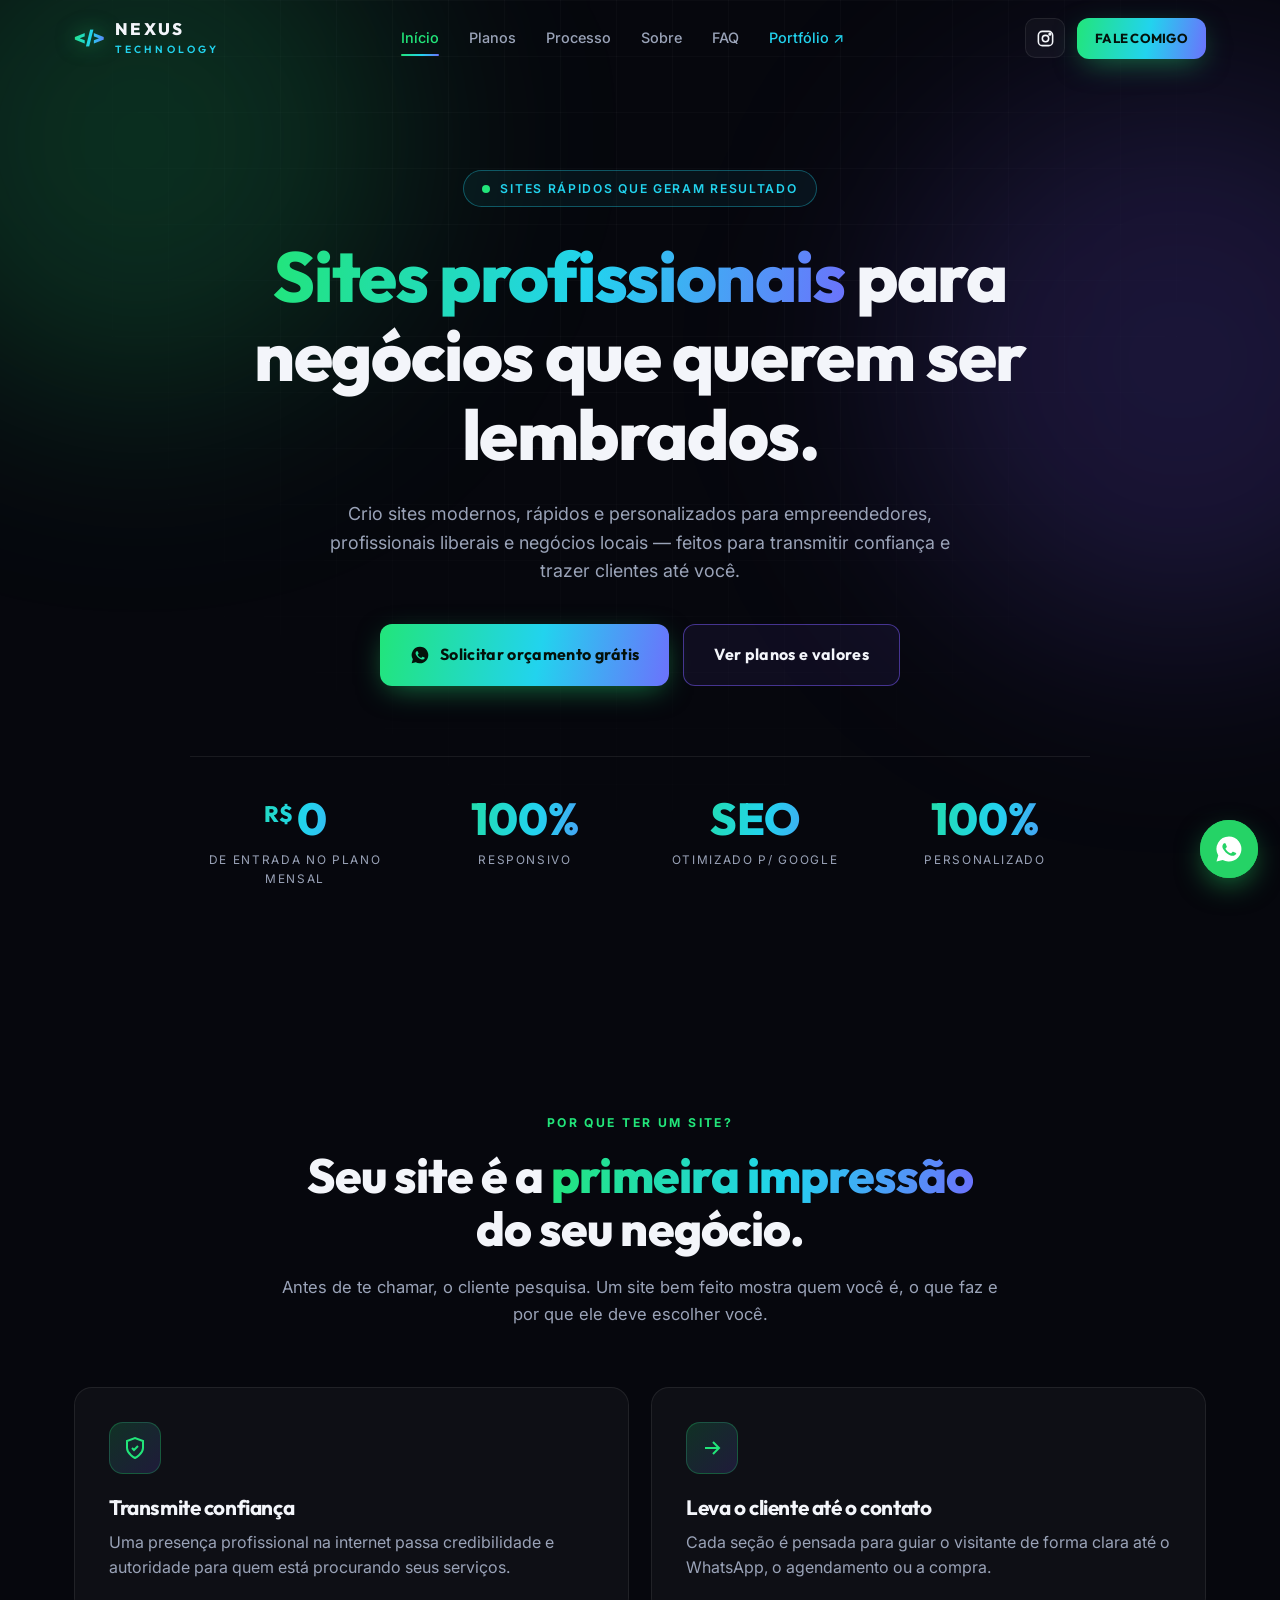
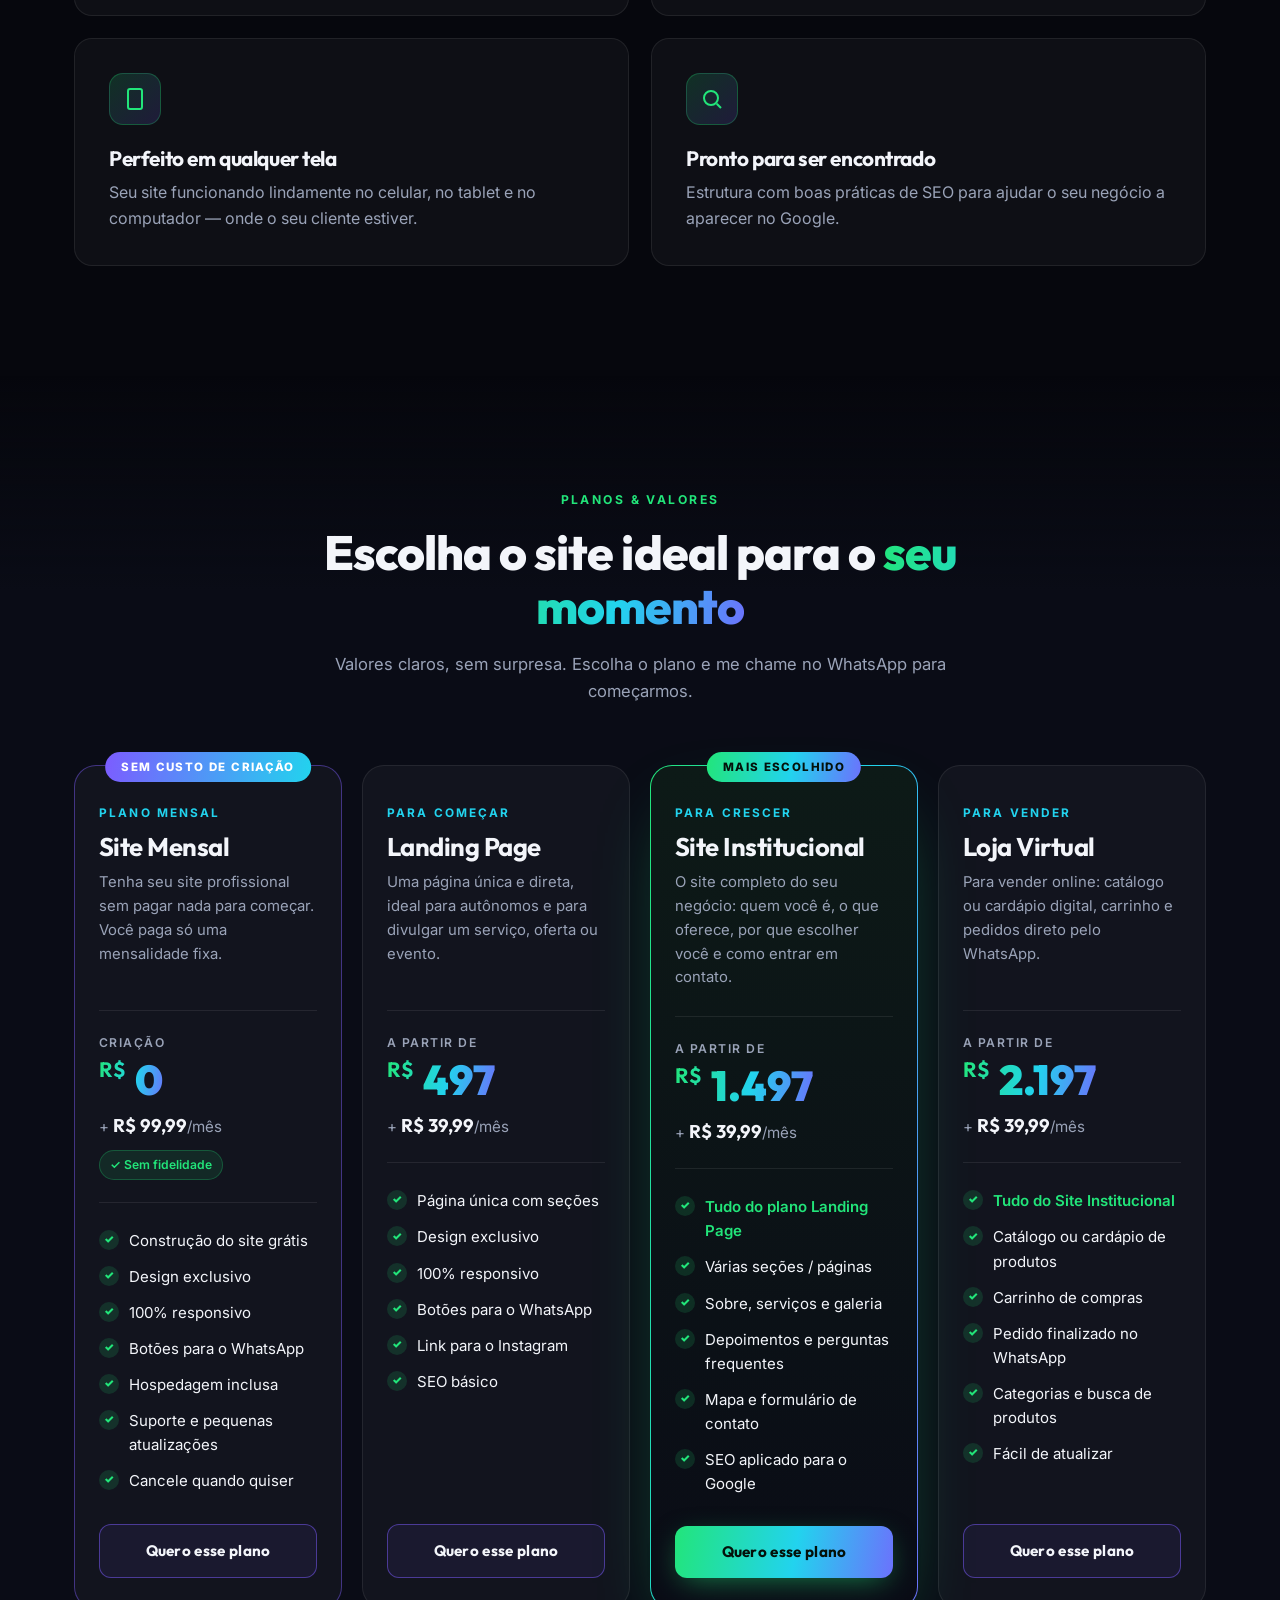
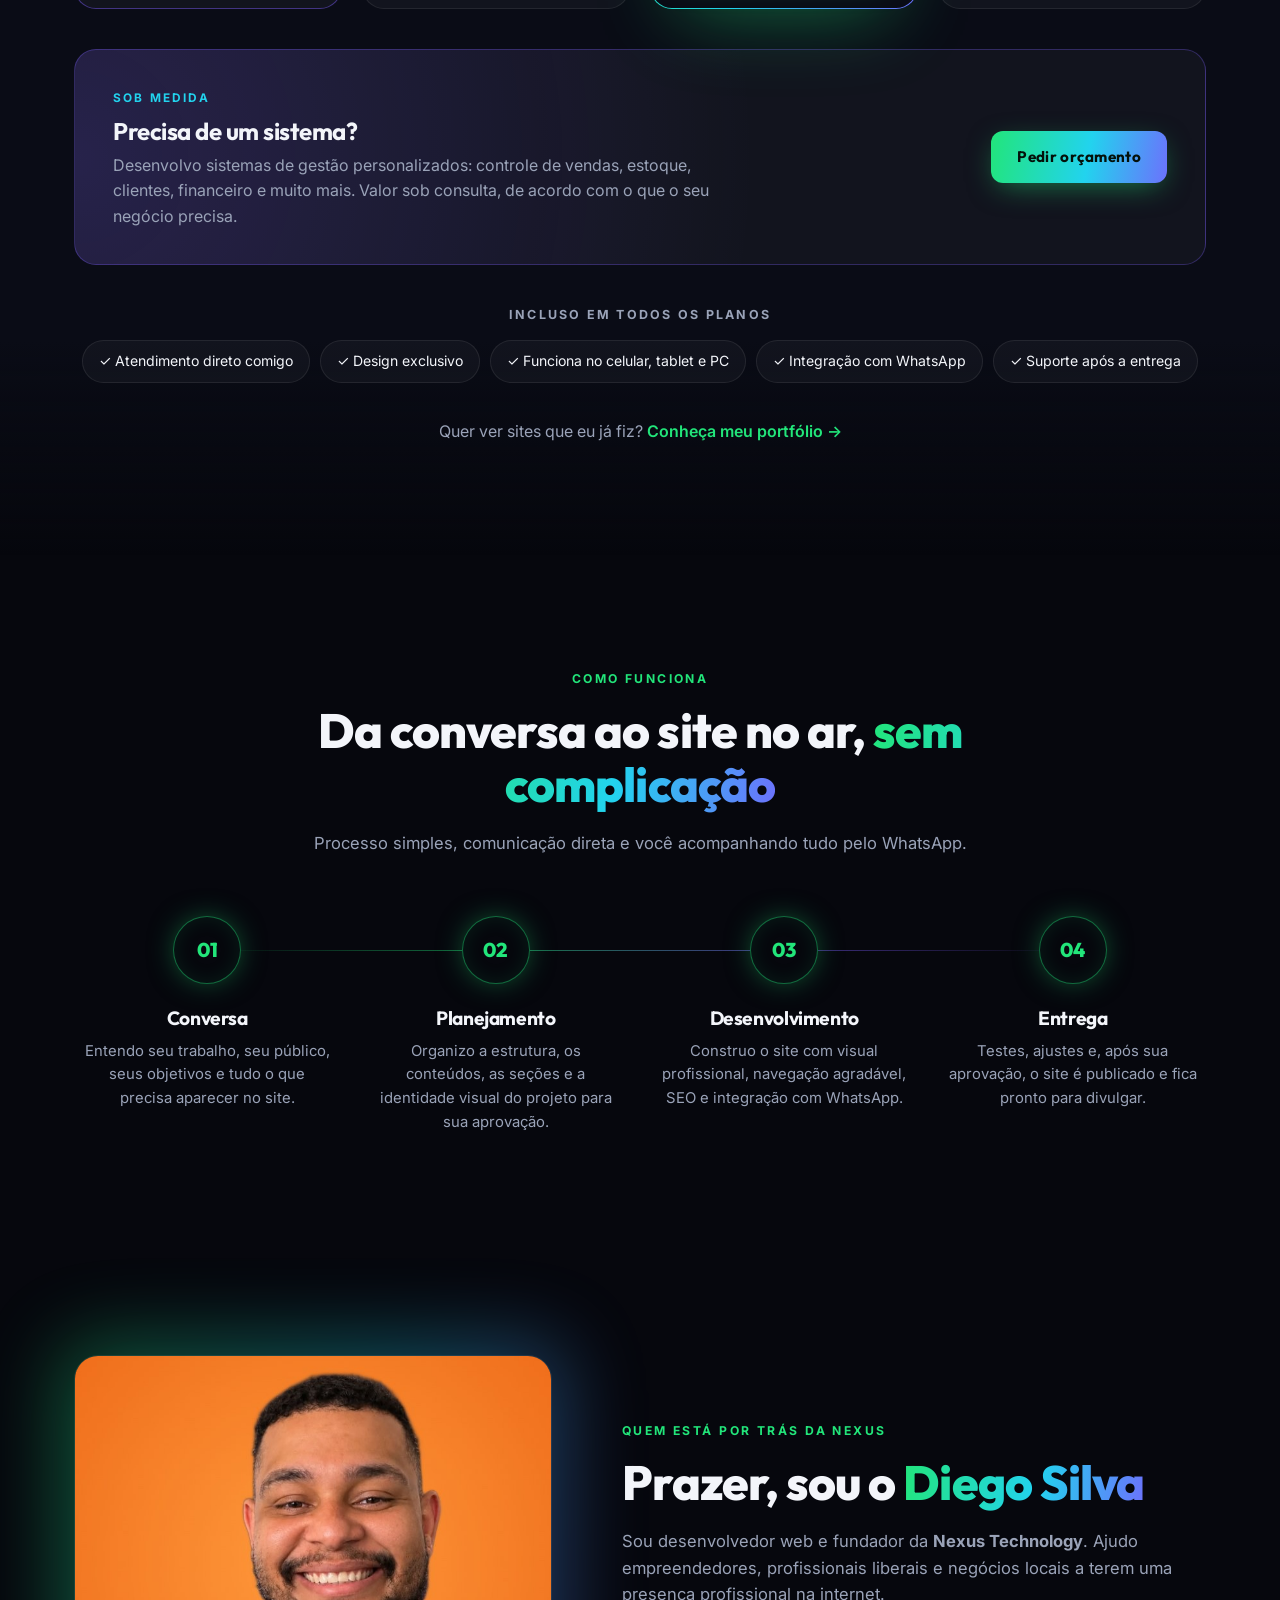
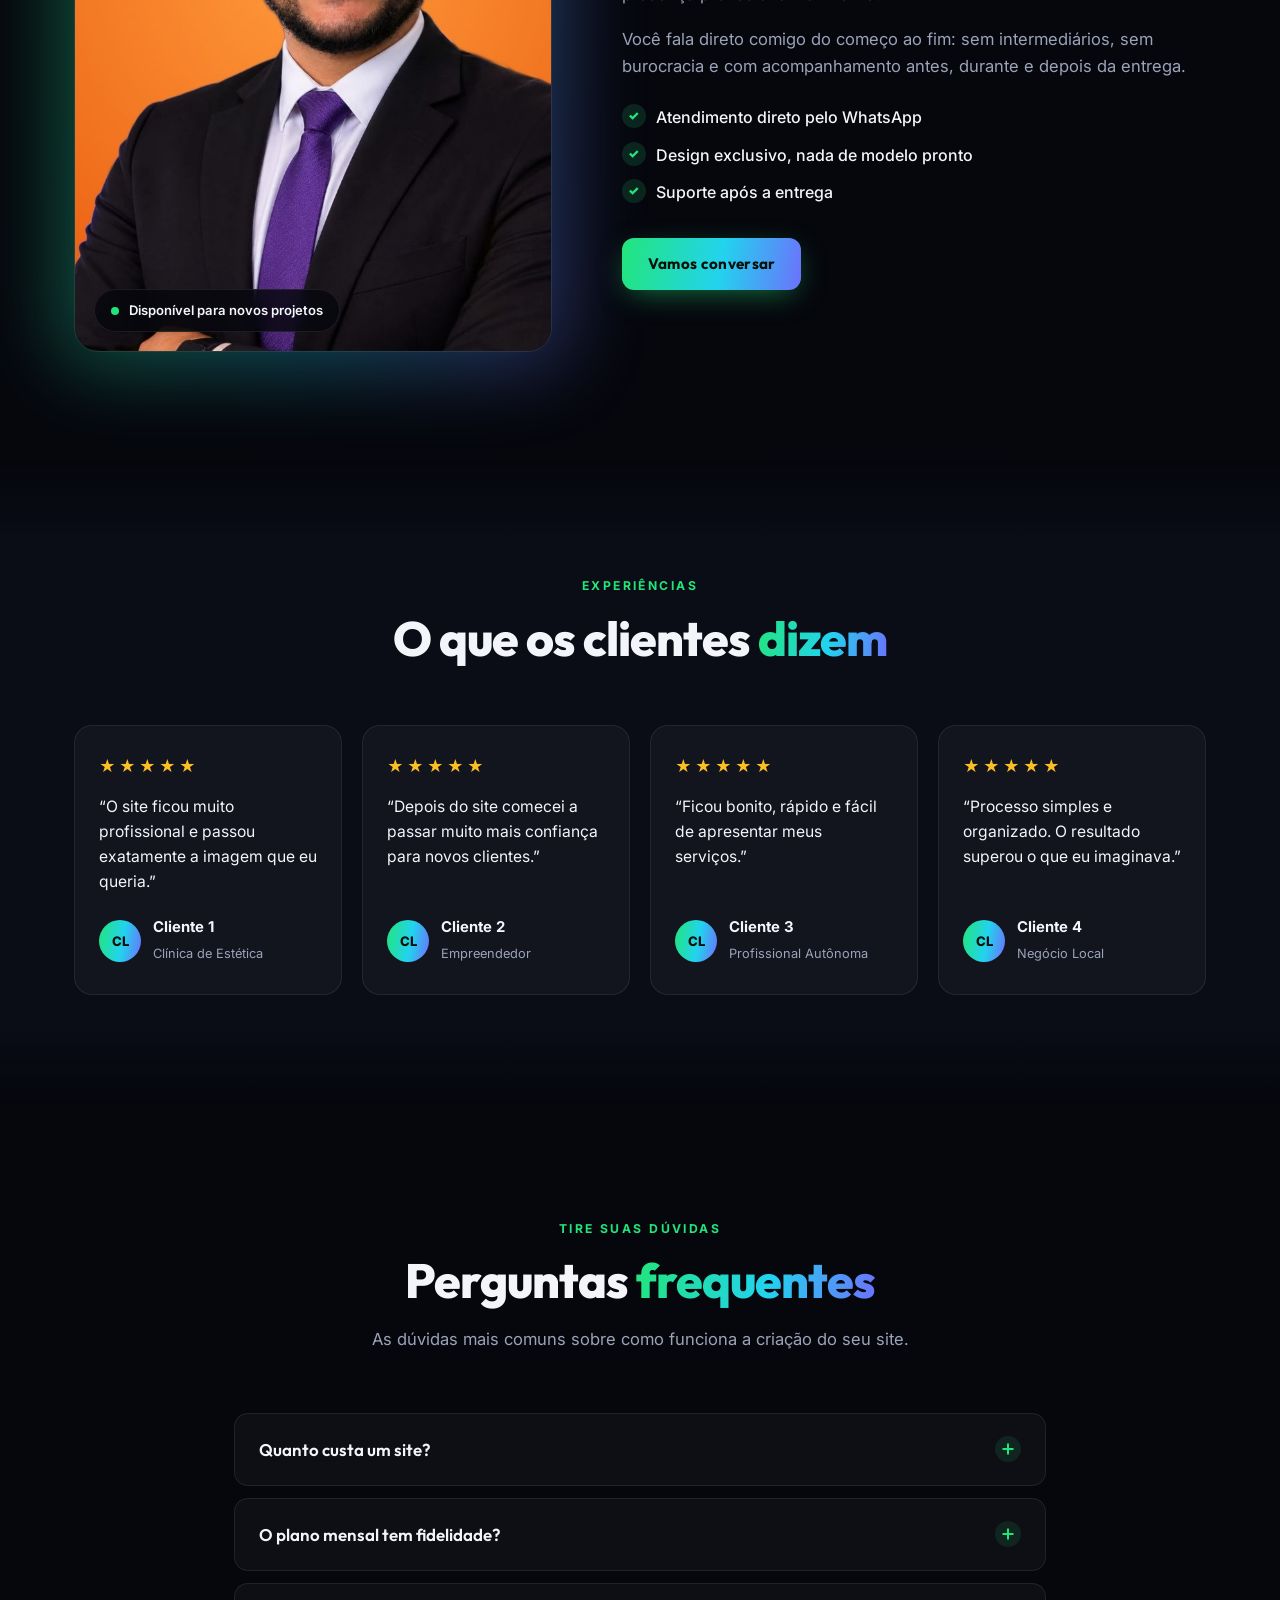
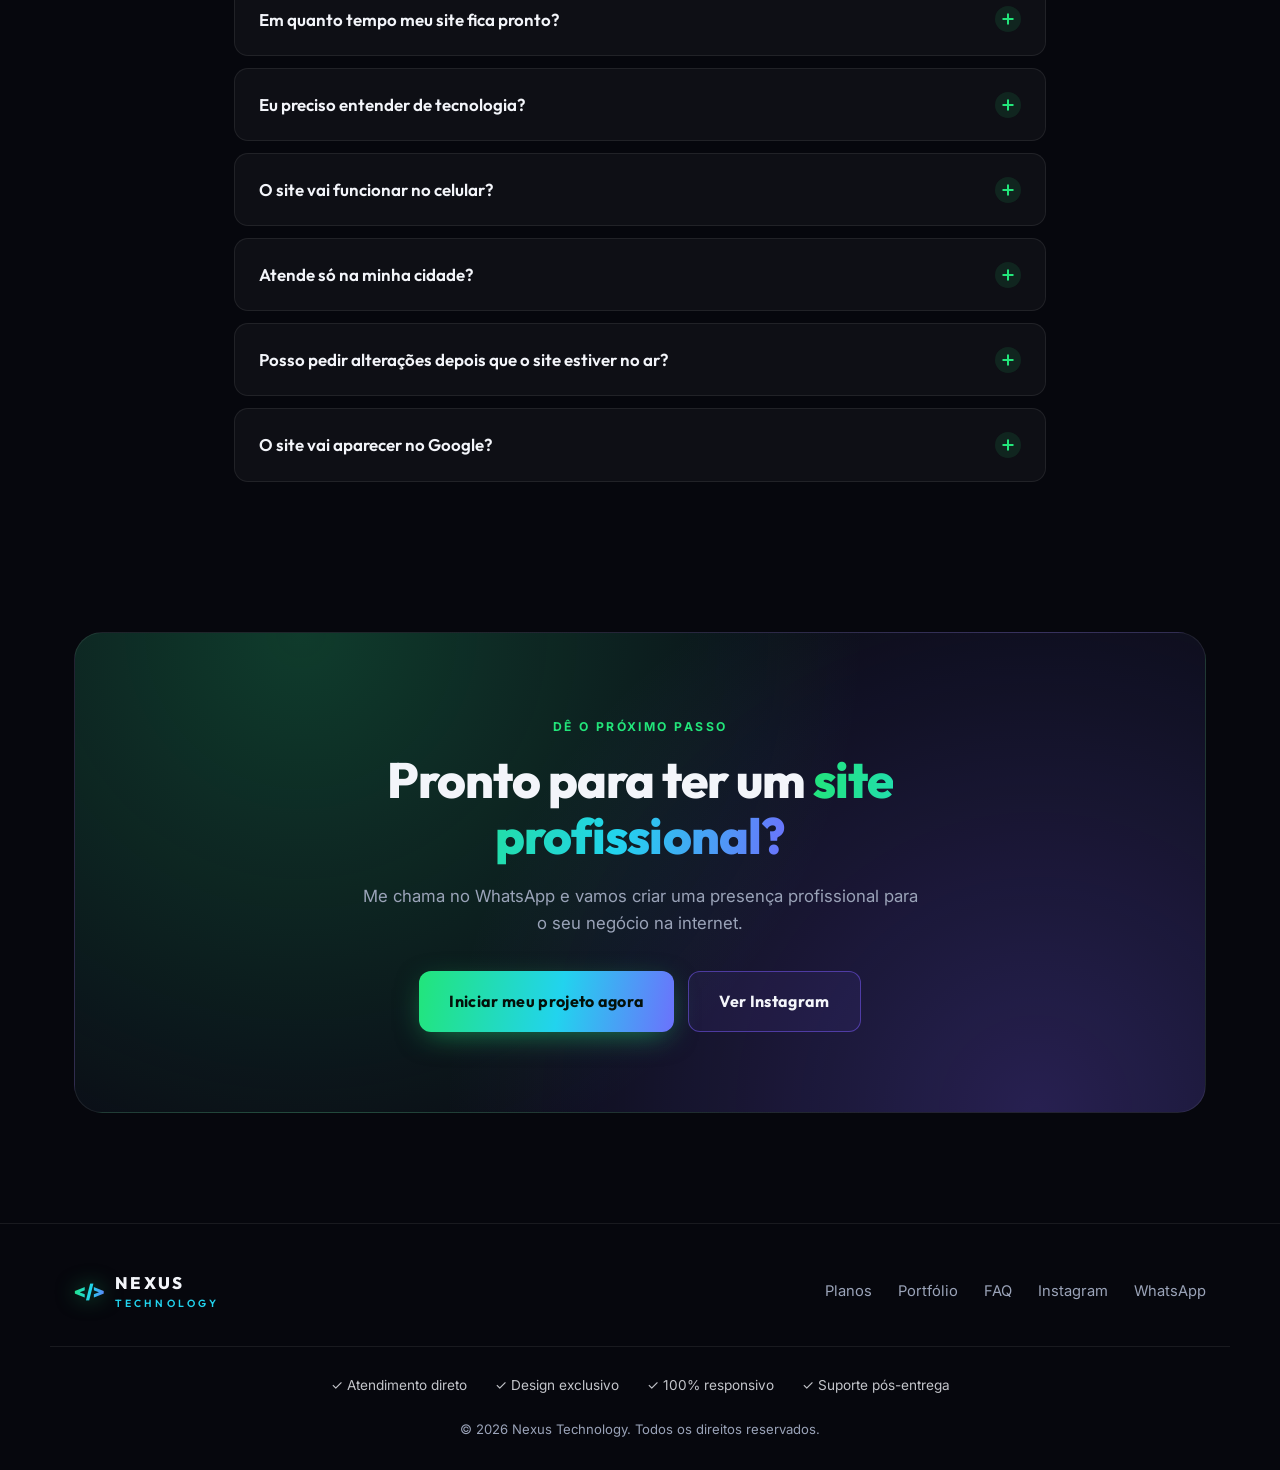
==== commit b21c0dda: "Update index.html" ====
--- a/index.html
+++ b/index.html
@@ -3,8 +3,8 @@
 <head>
   <meta charset="UTF-8">
   <meta name="viewport" content="width=device-width, initial-scale=1.0">
-  <title>Diego Silva | Criação de Sites Profissionais</title>
-  <meta name="description" content="Criação de sites profissionais, modernos e rápidos para empreendedores, profissionais liberais e negócios locais. Fale com Diego Silva pelo WhatsApp.">
+  <title>Nexus Technology | Criação de Sites Profissionais</title>
+  <meta name="description" content="Criação de sites profissionais, modernos e rápidos para empreendedores, profissionais liberais e negócios locais. Fale com a Nexus Technology pelo WhatsApp.">
   <link rel="preconnect" href="https://fonts.googleapis.com">
   <link rel="preconnect" href="https://fonts.gstatic.com" crossorigin>
   <link href="https://fonts.googleapis.com/css2?family=Outfit:wght@400;500;600;700;800;900&family=Inter:wght@400;500;600&display=swap" rel="stylesheet">
@@ -17,7 +17,7 @@
     <div class="container header__inner">
       <a href="#inicio" class="logo">
         <span class="logo__icon">&lt;/&gt;</span>
-        <span class="logo__text">DIEGO<br>SILVA</span>
+        <span class="logo__text">NEXUS<br><small>TECHNOLOGY</small></span>
       </a>
 
       <nav class="nav" id="nav">
@@ -268,13 +268,13 @@
     <section class="section" id="sobre">
       <div class="container about">
         <div class="about__photo reveal">
-          <img src="foto.jpg" alt="Diego Silva, desenvolvedor de sites" loading="lazy">
+          <img src="foto.jpg" alt="Diego Silva, fundador da Nexus Technology" loading="lazy">
           <span class="about__badge"><span class="pill__dot"></span> Disponível para novos projetos</span>
         </div>
         <div class="about__text reveal">
-          <span class="tag">Quem faz o seu site</span>
+          <span class="tag">Quem está por trás da Nexus</span>
           <h2 class="section__title">Prazer, sou o <span class="grad-text">Diego Silva</span></h2>
-          <p>Sou desenvolvedor web e ajudo empreendedores, profissionais liberais e negócios locais a terem uma presença profissional na internet.</p>
+          <p>Sou desenvolvedor web e fundador da <strong>Nexus Technology</strong>. Ajudo empreendedores, profissionais liberais e negócios locais a terem uma presença profissional na internet.</p>
           <p>Você fala direto comigo do começo ao fim: sem intermediários, sem burocracia e com acompanhamento antes, durante e depois da entrega.</p>
           <ul class="checks">
             <li>Atendimento direto pelo WhatsApp</li>
@@ -385,7 +385,7 @@
     <div class="container footer__inner">
       <a href="#inicio" class="logo">
         <span class="logo__icon">&lt;/&gt;</span>
-        <span class="logo__text">DIEGO<br>SILVA</span>
+        <span class="logo__text">NEXUS<br><small>TECHNOLOGY</small></span>
       </a>
       <div class="footer__links">
         <a href="#planos">Planos</a>
@@ -401,7 +401,7 @@
       <span>✓ 100% responsivo</span>
       <span>✓ Suporte pós-entrega</span>
     </div>
-    <p class="footer__copy">© <span id="year">2026</span> Diego Silva · Desenvolvedor Web. Todos os direitos reservados.</p>
+    <p class="footer__copy">© <span id="year">2026</span> Nexus Technology. Todos os direitos reservados.</p>
   </footer>
 
   <!-- WhatsApp flutuante -->
--- a/style.css
+++ b/style.css
@@ -88,7 +88,8 @@
   background: var(--grad); -webkit-background-clip: text; background-clip: text; color: transparent;
   filter: drop-shadow(0 0 10px rgba(34, 229, 122, .5));
 }
-.logo__text { font-family: 'Outfit', sans-serif; font-weight: 800; font-size: .92rem; line-height: 1.05; letter-spacing: .14em; }
+.logo__text { font-family: 'Outfit', sans-serif; font-weight: 800; font-size: 1.05rem; line-height: 1.05; letter-spacing: .14em; }
+.logo__text small { font-size: .62em; font-weight: 600; letter-spacing: .3em; color: var(--c2); }
 
 .nav { display: flex; align-items: center; gap: 30px; }
 .nav__link { font-size: .9rem; font-weight: 500; color: var(--muted); position: relative; transition: color .2s; }
@@ -308,6 +309,25 @@
 .plans__portfolio a { color: var(--c1); font-weight: 600; }
 .plans__portfolio a:hover { text-decoration: underline; }
 
+.plans { grid-template-columns: repeat(4, 1fr); gap: 20px; }
+.plan { padding: 38px 24px 30px; }
+.plan__price strong { font-size: 2.6rem; }
+.plan__desc { min-height: 7.6em; }
+.plan--monthly { border-color: rgba(124, 92, 255, .45); }
+.plan__badge--alt { background: linear-gradient(100deg, var(--c3), var(--c2)); color: #fff; }
+.plan__monthly { margin-top: 8px; color: var(--muted); font-size: .95rem; }
+.plan__note {
+  display: inline-block; margin-top: 10px; padding: 4px 10px; border-radius: 999px;
+  font-size: .76rem; font-weight: 600; color: var(--c1);
+  background: rgba(34, 229, 122, .1); border: 1px solid rgba(34, 229, 122, .25);
+}
+.plan__monthly b { color: var(--text); font-size: 1.15rem; font-family: 'Outfit', sans-serif; }
+
+@media (max-width: 1200px) {
+  .plans { grid-template-columns: repeat(2, 1fr); max-width: 760px; margin: 0 auto; row-gap: 34px; }
+  .plan--featured, .plan--featured:hover { transform: none; }
+  .plan__desc { min-height: 0; }
+}
 @media (max-width: 1000px) {
   .plans { grid-template-columns: 1fr; max-width: 520px; margin: 0 auto; }
   .plan--featured, .plan--featured:hover { transform: none; }
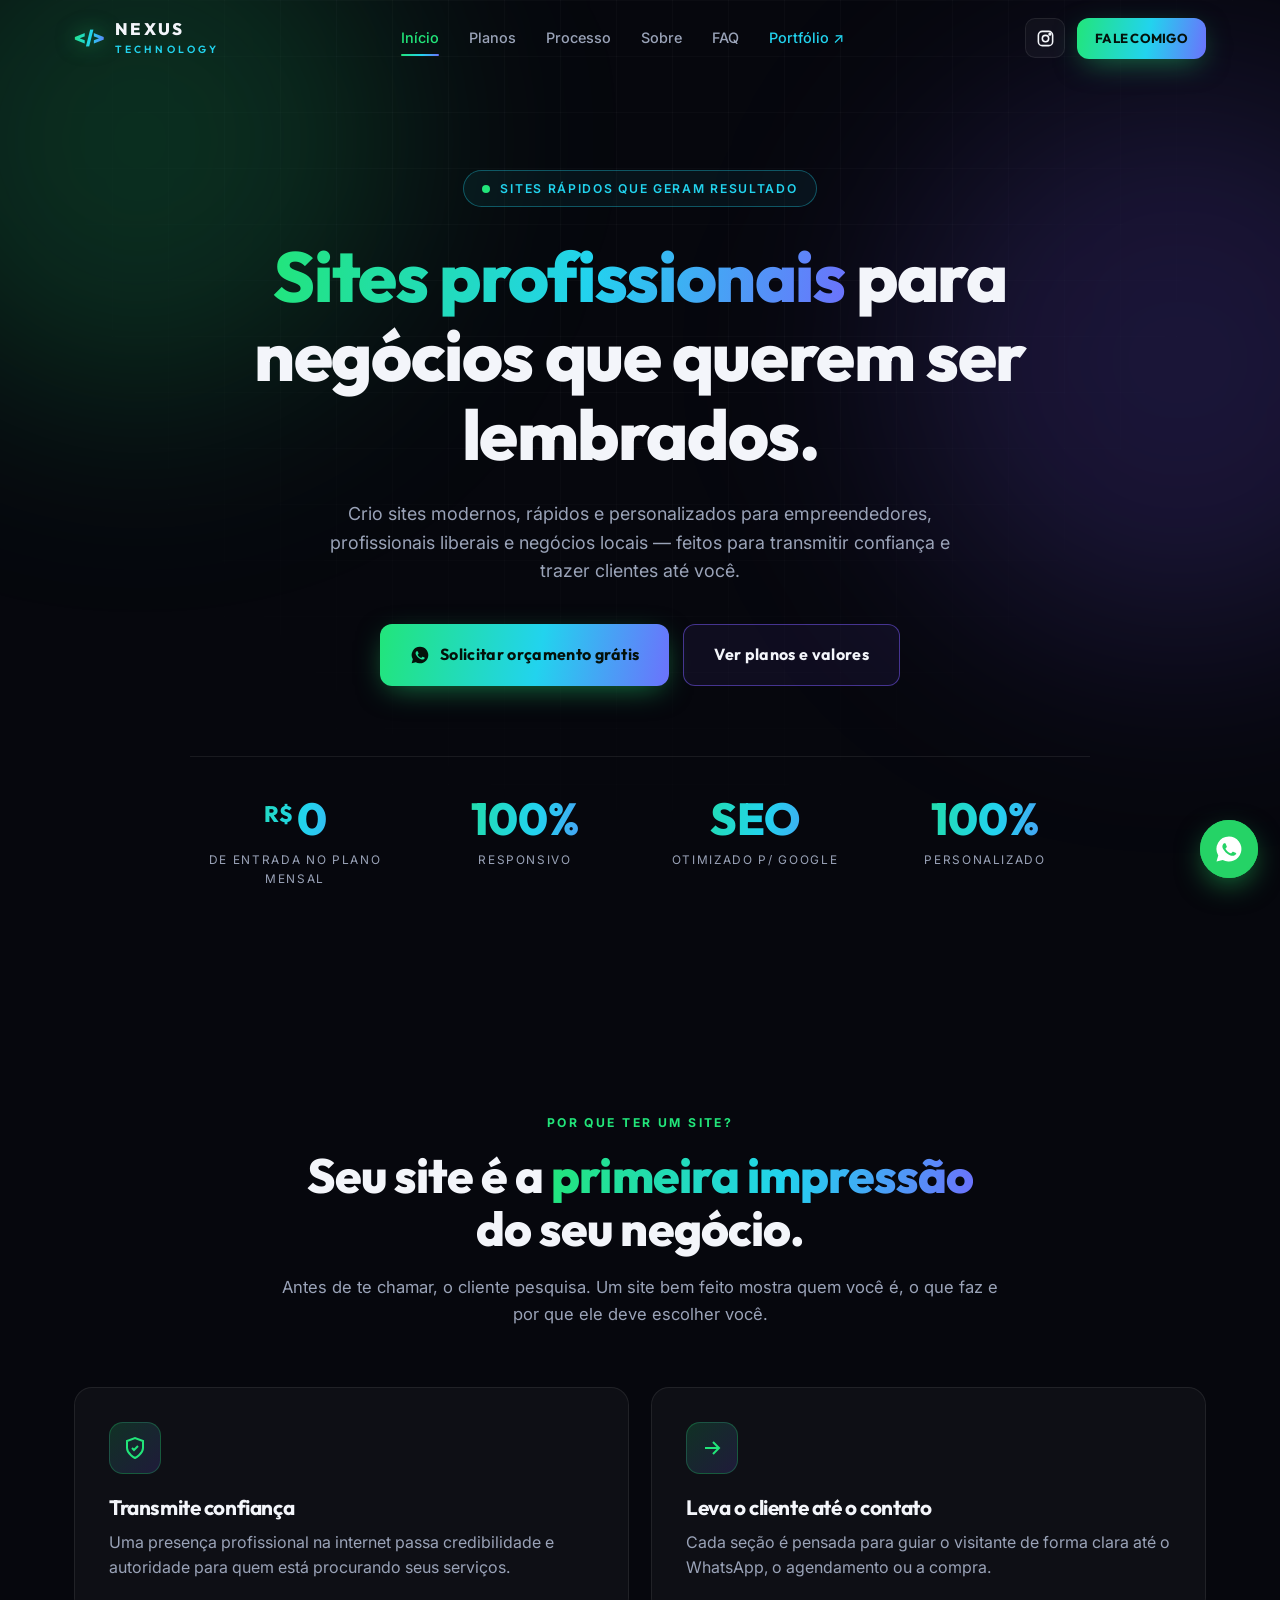
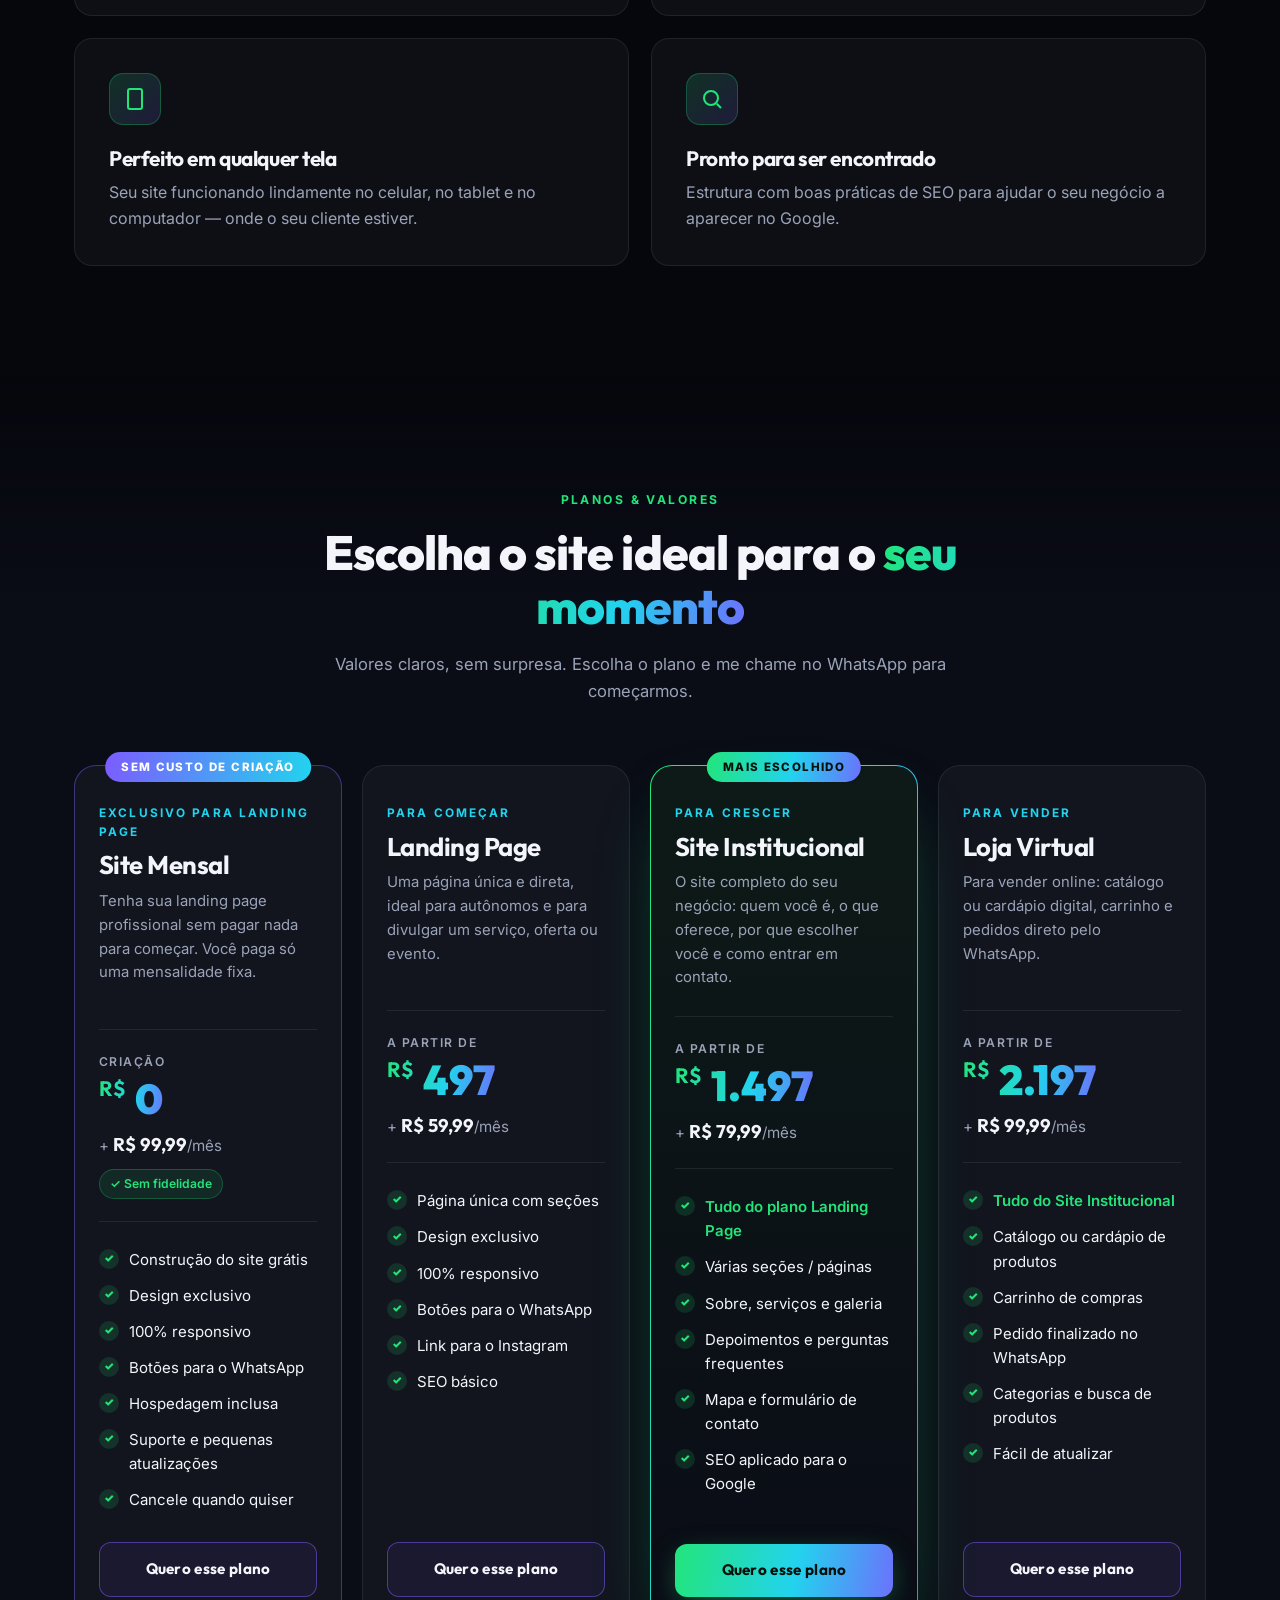
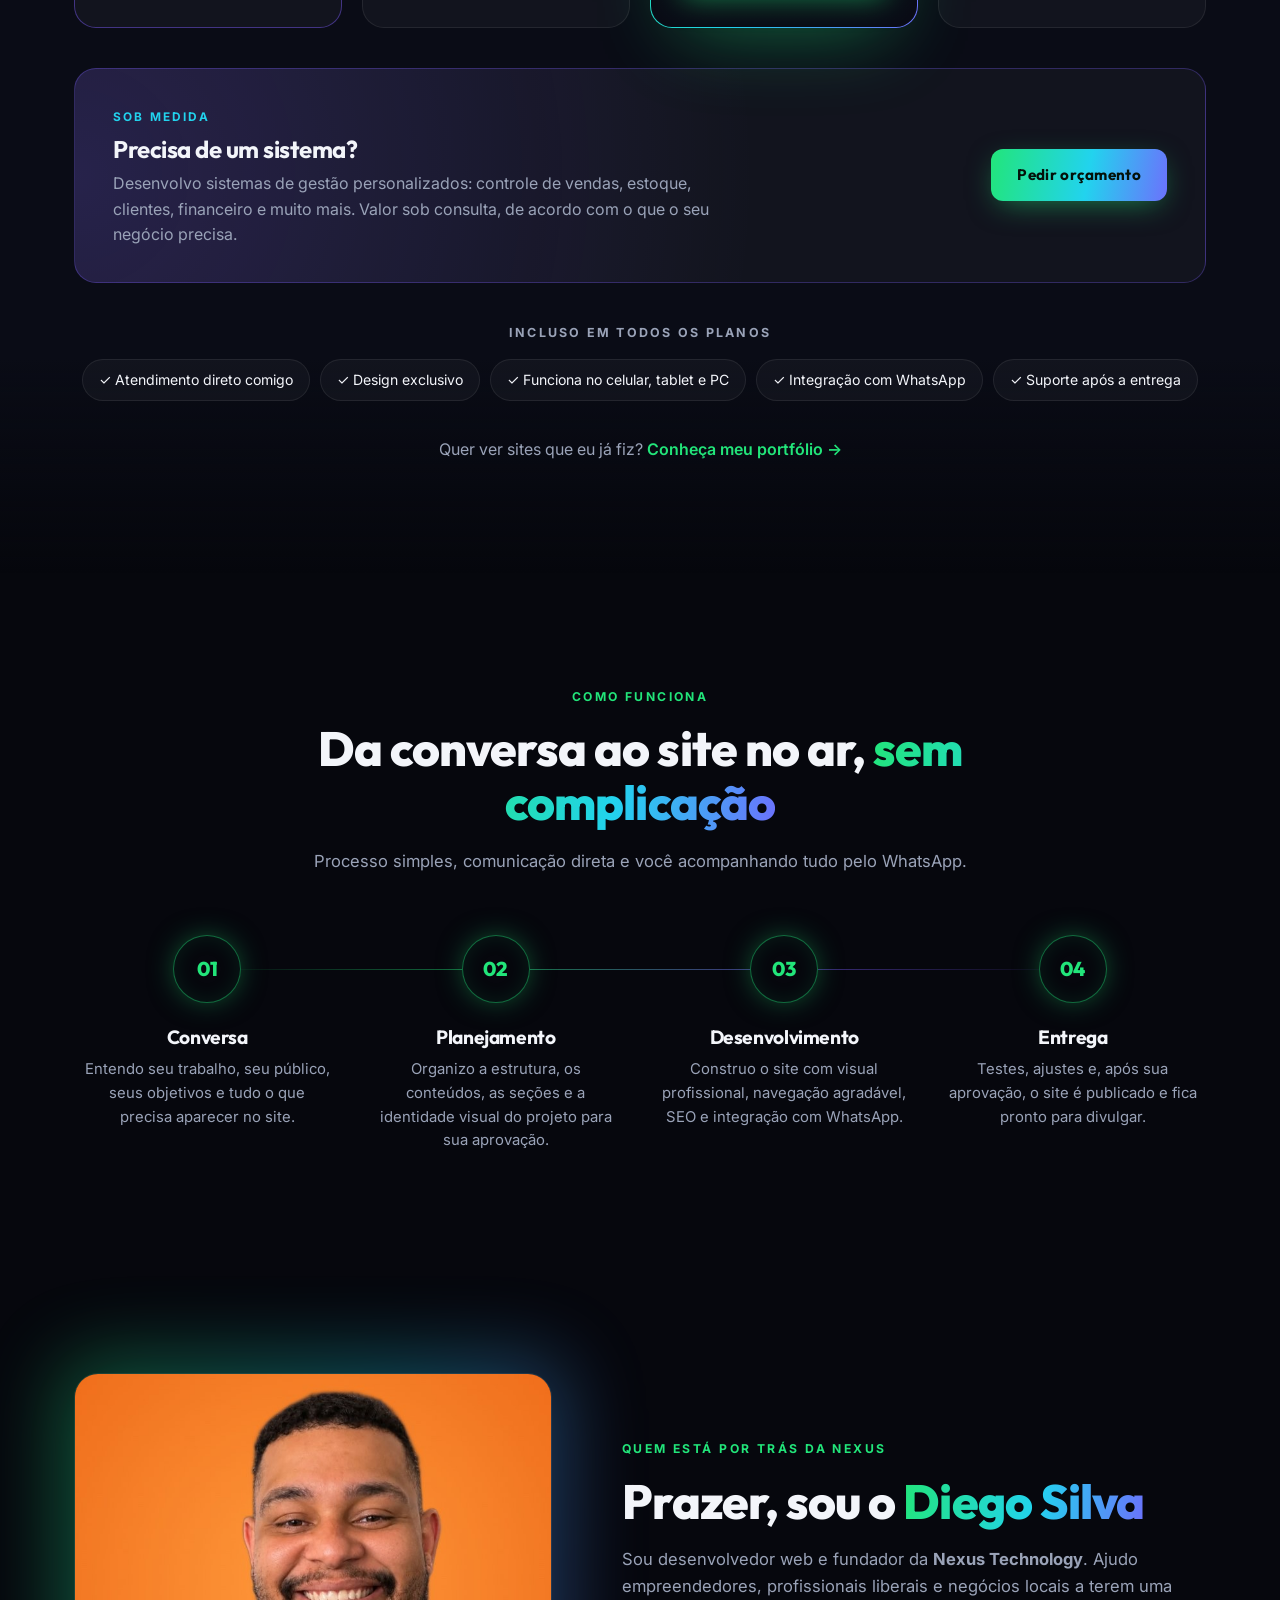
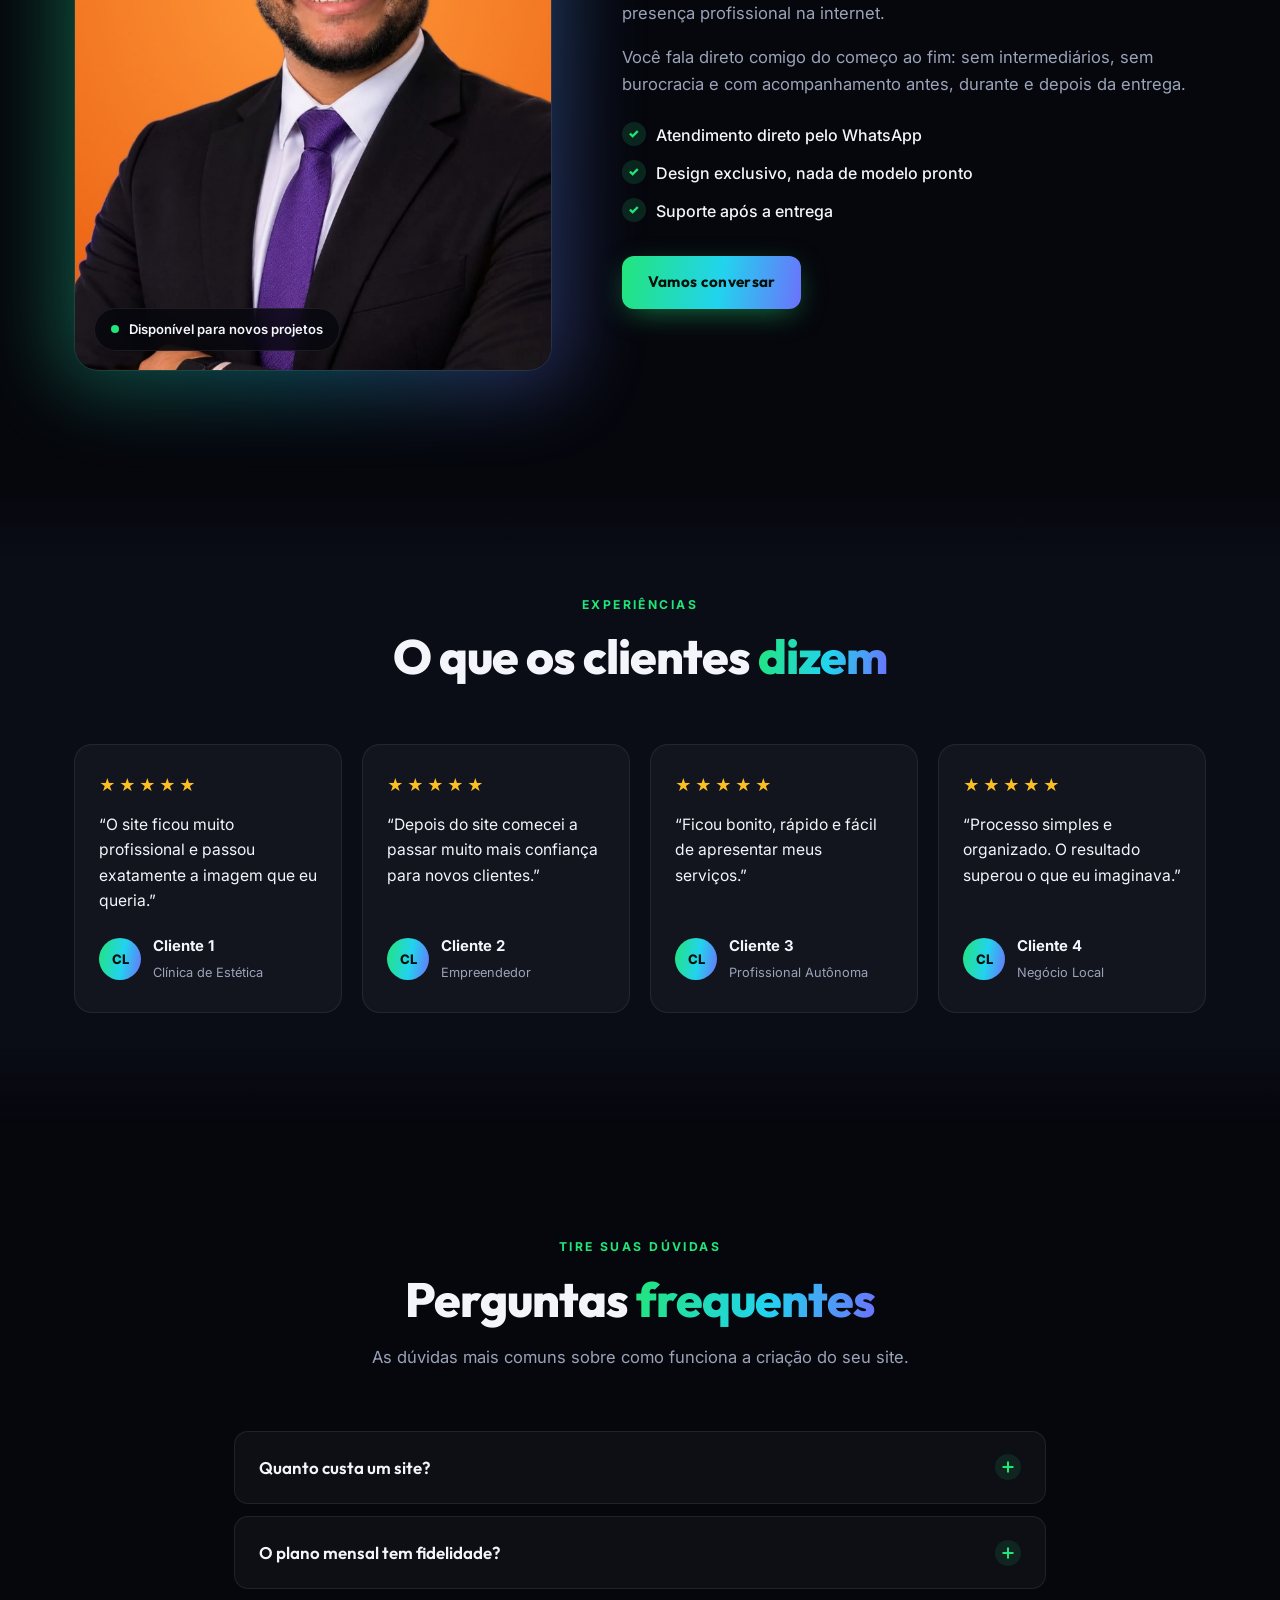
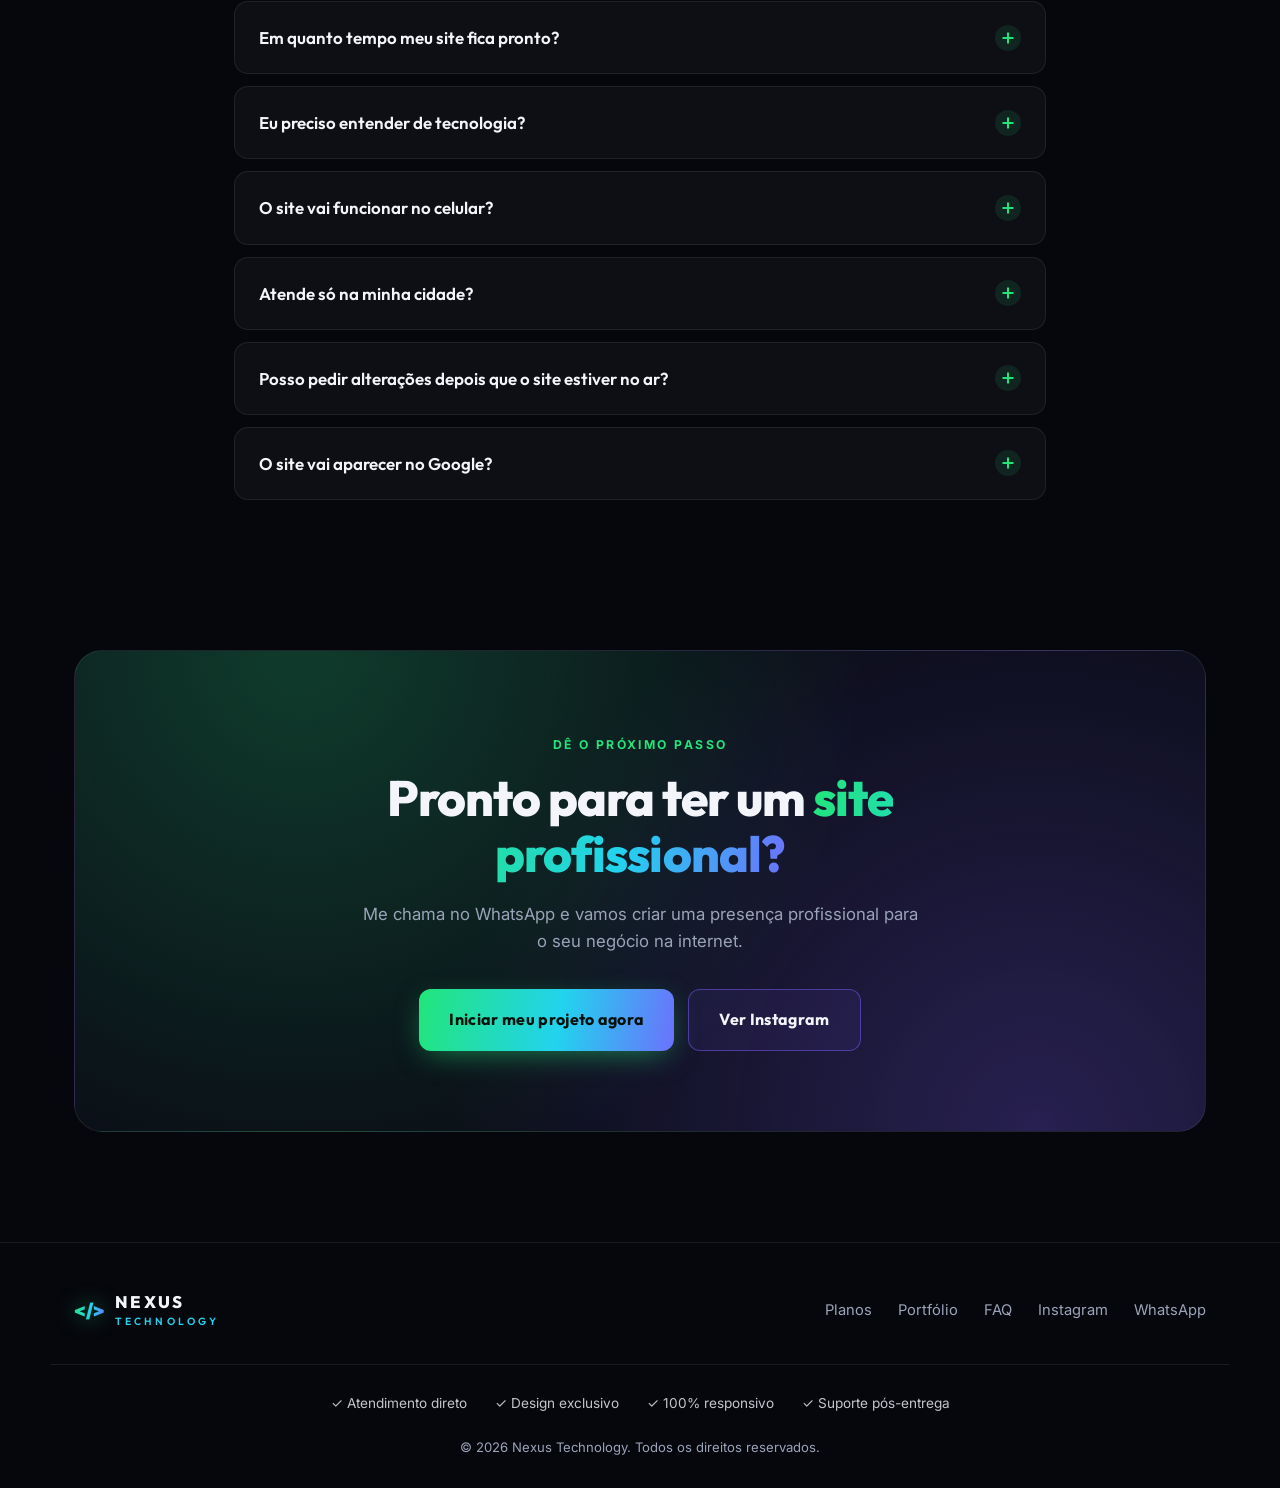
==== commit c27296b8: "Update index.html" ====
--- a/index.html
+++ b/index.html
@@ -118,9 +118,9 @@
           <!-- Plano 0: mensal (EDITAR: confira itens, fidelidade e o que acontece ao cancelar) -->
           <article class="plan plan--monthly reveal">
             <span class="plan__badge plan__badge--alt">Sem custo de criação</span>
-            <span class="plan__label">Plano mensal</span>
+            <span class="plan__label">Exclusivo para Landing Page</span>
             <h3 class="plan__name">Site Mensal</h3>
-            <p class="plan__desc">Tenha seu site profissional sem pagar nada para começar. Você paga só uma mensalidade fixa.</p>
+            <p class="plan__desc">Tenha sua landing page profissional sem pagar nada para começar. Você paga só uma mensalidade fixa.</p>
             <div class="plan__price">
               <small>criação</small>
               <strong><span>R$</span> 0</strong>
@@ -136,7 +136,7 @@
               <li>Suporte e pequenas atualizações</li>
               <li>Cancele quando quiser</li>
             </ul>
-            <a href="https://wa.me/5519994194916?text=Ol%C3%A1%20Diego!%20Tenho%20interesse%20no%20plano%20Site%20Mensal%20(R%24%200%20%2B%20R%24%2099%2C99%2Fm%C3%AAs)." target="_blank" rel="noopener" class="btn btn--ghost plan__btn">Quero esse plano</a>
+            <a href="https://wa.me/5519994194916?text=Ol%C3%A1%20Diego!%20Tenho%20interesse%20no%20plano%20Site%20Mensal%20para%20Landing%20Page%20(R%24%200%20%2B%20R%24%2099%2C99%2Fm%C3%AAs)." target="_blank" rel="noopener" class="btn btn--ghost plan__btn">Quero esse plano</a>
           </article>
 
           <!-- Plano 1 -->
@@ -147,7 +147,7 @@
             <div class="plan__price">
               <small>a partir de</small>
               <strong><span>R$</span> 497</strong>
-              <p class="plan__monthly">+ <b>R$ 39,99</b>/mês</p>
+              <p class="plan__monthly">+ <b>R$ 59,99</b>/mês</p>
             </div>
             <ul class="plan__list">
               <li>Página única com seções</li>
@@ -157,7 +157,7 @@
               <li>Link para o Instagram</li>
               <li>SEO básico</li>
             </ul>
-            <a href="https://wa.me/5519994194916?text=Ol%C3%A1%20Diego!%20Tenho%20interesse%20no%20plano%20Landing%20Page%20(R%24%20497%20%2B%20R%24%2039%2C99%2Fm%C3%AAs)." target="_blank" rel="noopener" class="btn btn--ghost plan__btn">Quero esse plano</a>
+            <a href="https://wa.me/5519994194916?text=Ol%C3%A1%20Diego!%20Tenho%20interesse%20no%20plano%20Landing%20Page%20(R%24%20497%20%2B%20R%24%2059%2C99%2Fm%C3%AAs)." target="_blank" rel="noopener" class="btn btn--ghost plan__btn">Quero esse plano</a>
           </article>
 
           <!-- Plano 2 (destaque) -->
@@ -169,7 +169,7 @@
             <div class="plan__price">
               <small>a partir de</small>
               <strong><span>R$</span> 1.497</strong>
-              <p class="plan__monthly">+ <b>R$ 39,99</b>/mês</p>
+              <p class="plan__monthly">+ <b>R$ 79,99</b>/mês</p>
             </div>
             <ul class="plan__list">
               <li><b>Tudo do plano Landing Page</b></li>
@@ -179,7 +179,7 @@
               <li>Mapa e formulário de contato</li>
               <li>SEO aplicado para o Google</li>
             </ul>
-            <a href="https://wa.me/5519994194916?text=Ol%C3%A1%20Diego!%20Tenho%20interesse%20no%20plano%20Site%20Institucional%20(R%24%201.497%20%2B%20R%24%2039%2C99%2Fm%C3%AAs)." target="_blank" rel="noopener" class="btn btn--grad plan__btn">Quero esse plano</a>
+            <a href="https://wa.me/5519994194916?text=Ol%C3%A1%20Diego!%20Tenho%20interesse%20no%20plano%20Site%20Institucional%20(R%24%201.497%20%2B%20R%24%2079%2C99%2Fm%C3%AAs)." target="_blank" rel="noopener" class="btn btn--grad plan__btn">Quero esse plano</a>
           </article>
 
           <!-- Plano 3 -->
@@ -190,7 +190,7 @@
             <div class="plan__price">
               <small>a partir de</small>
               <strong><span>R$</span> 2.197</strong>
-              <p class="plan__monthly">+ <b>R$ 39,99</b>/mês</p>
+              <p class="plan__monthly">+ <b>R$ 99,99</b>/mês</p>
             </div>
             <ul class="plan__list">
               <li><b>Tudo do Site Institucional</b></li>
@@ -200,7 +200,7 @@
               <li>Categorias e busca de produtos</li>
               <li>Fácil de atualizar</li>
             </ul>
-            <a href="https://wa.me/5519994194916?text=Ol%C3%A1%20Diego!%20Tenho%20interesse%20no%20plano%20Loja%20Virtual%20(R%24%202.197%20%2B%20R%24%2039%2C99%2Fm%C3%AAs)." target="_blank" rel="noopener" class="btn btn--ghost plan__btn">Quero esse plano</a>
+            <a href="https://wa.me/5519994194916?text=Ol%C3%A1%20Diego!%20Tenho%20interesse%20no%20plano%20Loja%20Virtual%20(R%24%202.197%20%2B%20R%24%2099%2C99%2Fm%C3%AAs)." target="_blank" rel="noopener" class="btn btn--ghost plan__btn">Quero esse plano</a>
           </article>
         </div>
 
@@ -330,11 +330,11 @@
         <div class="faq" id="faqList">
           <div class="faq__item reveal">
             <button class="faq__q">Quanto custa um site?<span class="faq__plus"></span></button>
-            <div class="faq__a"><p>Você pode começar <strong>sem pagar nada pela criação</strong> no plano mensal, de <strong>R$ 99,99/mês</strong>. Nos outros planos você paga a criação e uma mensalidade menor, de <strong>R$ 39,99/mês</strong>: <strong>landing page</strong> a partir de <strong>R$ 497</strong>, <strong>site institucional</strong> a partir de <strong>R$ 1.497</strong> e <strong>loja virtual</strong> a partir de <strong>R$ 2.197</strong>. Sistemas sob medida são orçados à parte. Me chama no WhatsApp, me conta sobre o seu negócio e eu te passo um orçamento sem compromisso.</p></div>
+            <div class="faq__a"><p>Para <strong>landing page</strong>, você pode começar <strong>sem pagar nada pela criação</strong> no plano mensal, de <strong>R$ 99,99/mês</strong>. Nos outros planos você paga a criação e uma mensalidade: <strong>landing page</strong> a partir de <strong>R$ 497 + R$ 59,99/mês</strong>, <strong>site institucional</strong> a partir de <strong>R$ 1.497 + R$ 79,99/mês</strong> e <strong>loja virtual</strong> a partir de <strong>R$ 2.197 + R$ 99,99/mês</strong>. Sistemas sob medida são orçados à parte. Me chama no WhatsApp, me conta sobre o seu negócio e eu te passo um orçamento sem compromisso.</p></div>
           </div>
           <div class="faq__item reveal">
             <button class="faq__q">O plano mensal tem fidelidade?<span class="faq__plus"></span></button>
-            <div class="faq__a"><p>Não. No plano mensal você não paga nada pela criação, paga só R$ 99,99 por mês e pode cancelar quando quiser, sem multa e sem tempo mínimo de contrato.</p></div>
+            <div class="faq__a"><p>Não. No plano mensal, exclusivo para landing page, você não paga nada pela criação, paga só R$ 99,99 por mês e pode cancelar quando quiser, sem multa e sem tempo mínimo de contrato.</p></div>
           </div>
           <div class="faq__item reveal">
             <button class="faq__q">Em quanto tempo meu site fica pronto?<span class="faq__plus"></span></button>
